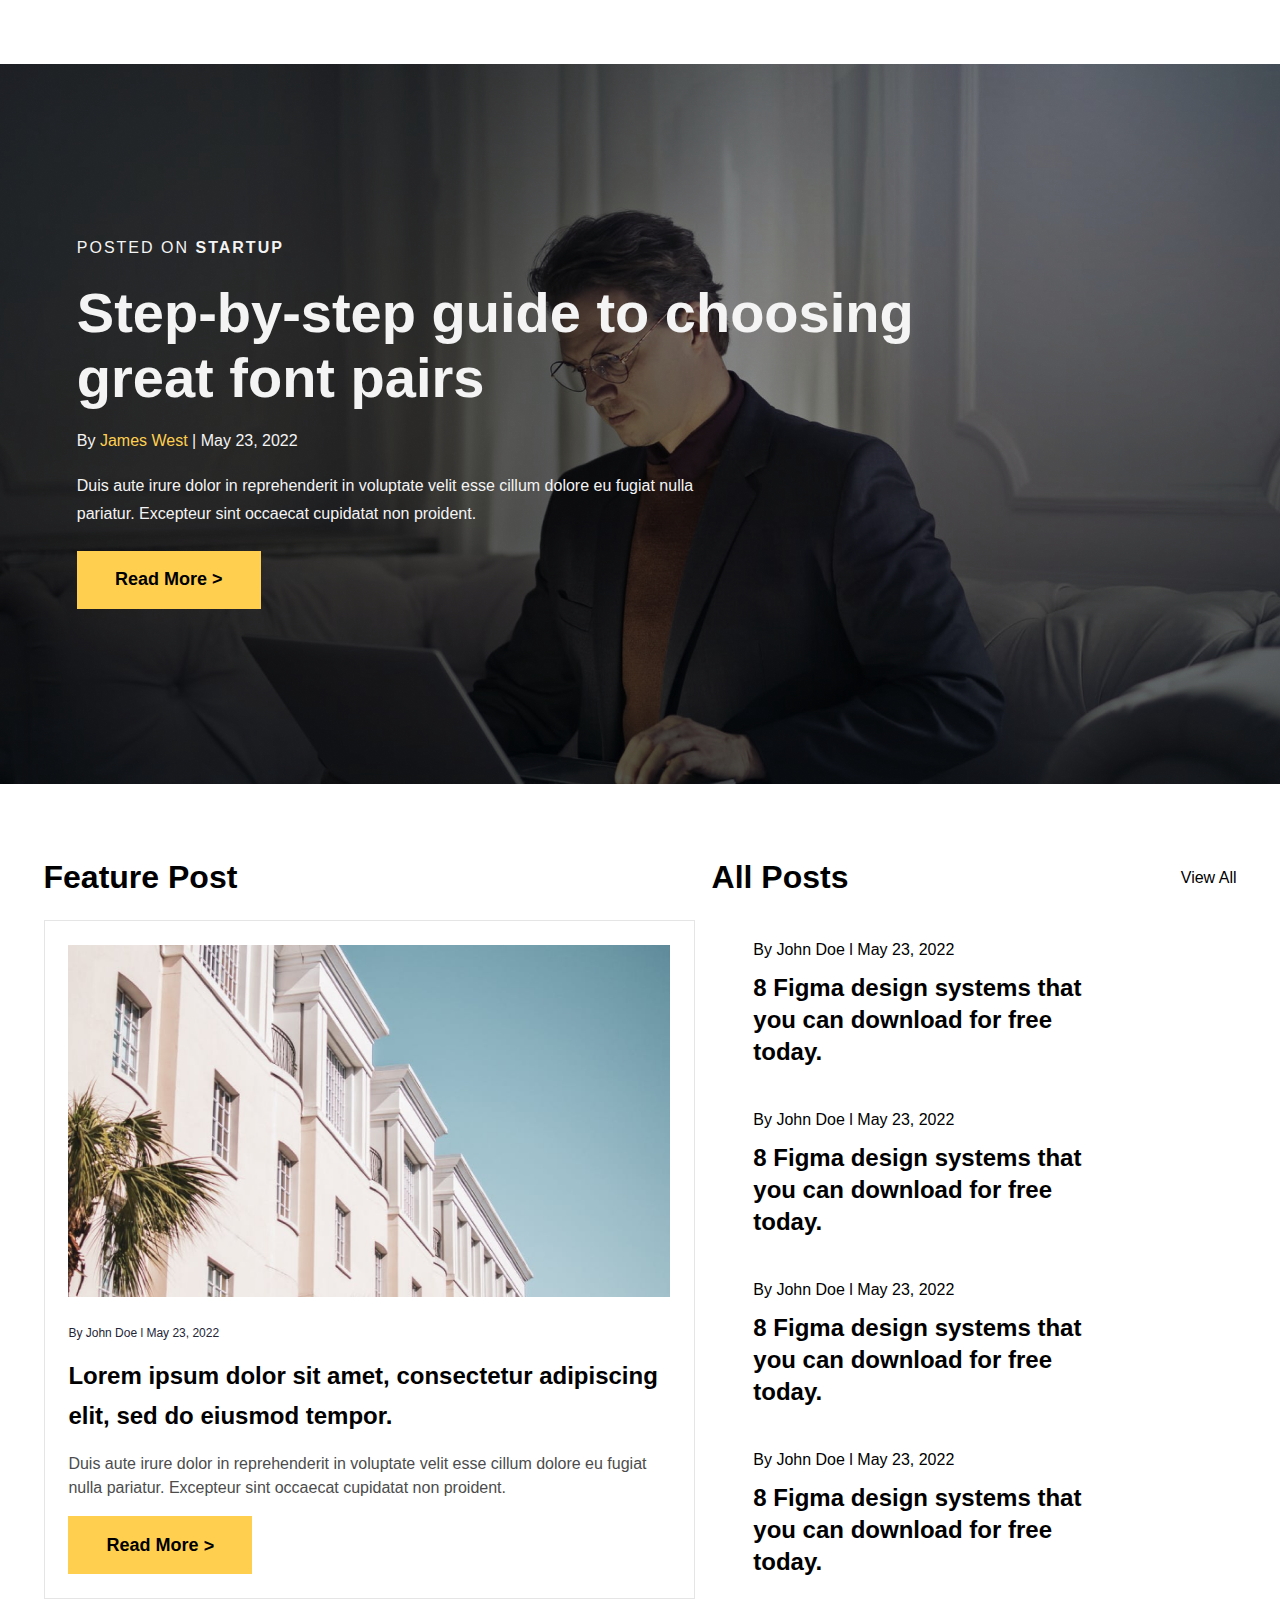
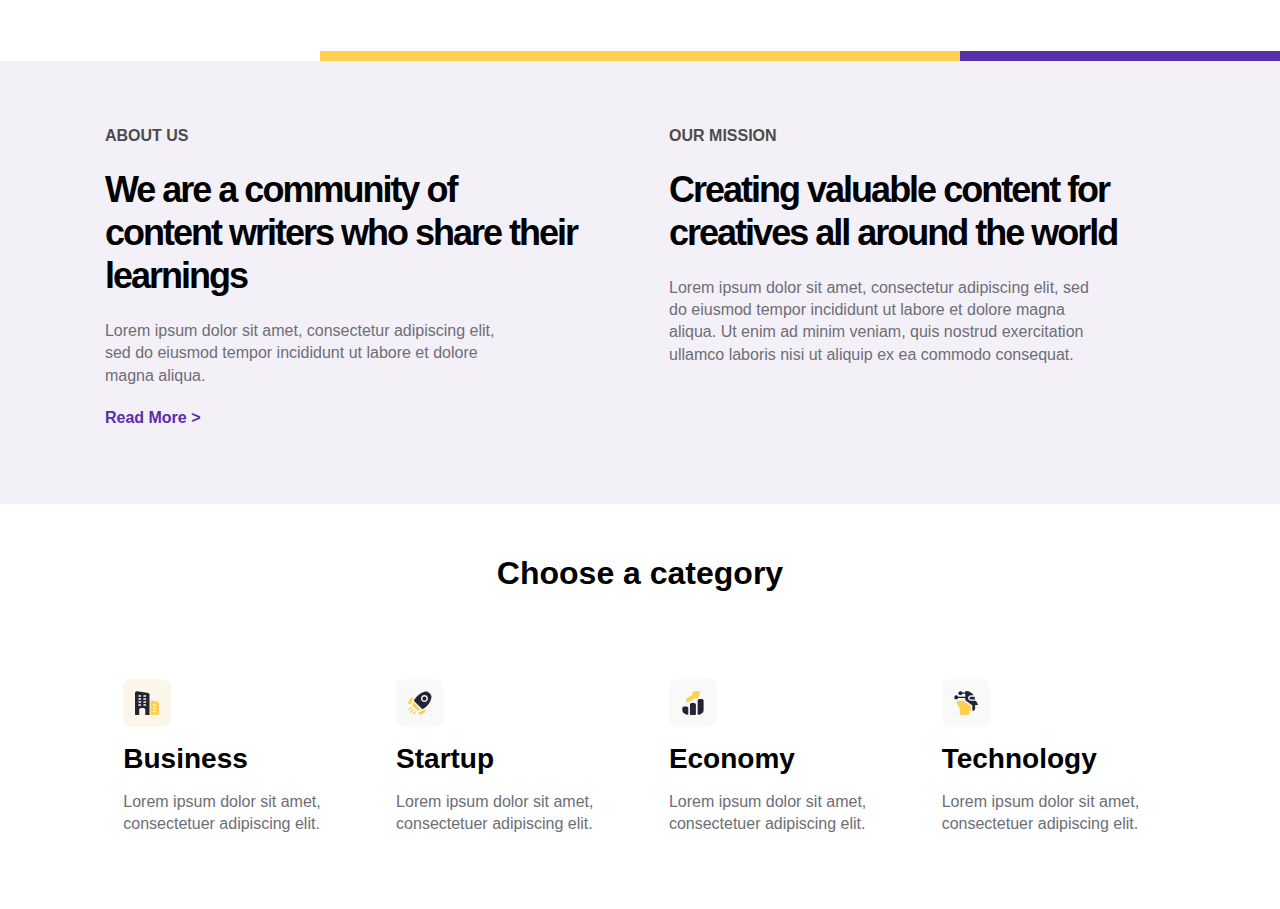
==== index.html @ 3bbc5d99 "First commit" ====
<!DOCTYPE html>
<html lang="en">
  <head>
    <meta charset="UTF-8" />
    <meta name="viewport" content="width=device-width, initial-scale=1.0" />

    <!-- Google font Sen -->
    <link rel="preconnect" href="https://fonts.googleapis.com" />
    <link rel="preconnect" href="https://fonts.gstatic.com" crossorigin />
    <lin
      khref="https://fonts.googleapis.com/css2?family=Sen:wght@400;500;600;700&display=swap"
      rel="stylesheet"
    />

    <link
      rel="stylesheet"
      href="https://cdnjs.cloudflare.com/ajax/libs/font-awesome/6.4.2/css/all.min.css"
      integrity="sha512-z3gLpd7yknf1YoNbCzqRKc4qyor8gaKU1qmn+CShxbuBusANI9QpRohGBreCFkKxLhei6S9CQXFEbbKuqLg0DA=="
      crossorigin="anonymous"
      referrerpolicy="no-referrer"
    />

    <!-- Styles -->
    <link rel="stylesheet" href="./CSS/main.css" />
    <link rel="stylesheet" href="./CSS/home/home.css" />
    <link rel="stylesheet" href="./CSS/home/homeRes.css" />

    <title>Finsweet</title>
  </head>
  <body>
    <header class="header flex-center">
      <div class="header-logo">
        <a href="#">
          <img src="./images/header/Logo.png" alt="Header logo" />
        </a>
      </div>
      <i class="fa-solid fa-bars header-menu-i"></i>
      <div class="header-links-button flex-center">
        <div class="header-links">
          <a href="#">Home</a>
          <a href="#">Blog</a>
          <a href="#">About Us</a>
          <a href="#">Contact Us</a>
        </div>
        <div class="header-button">
          <button class="header-btn main-btn">Subscibe</button>
        </div>
      </div>
    </header>

    <!-- Main start -->
    <main class="main flex-center" id="main">
      <div class="main-info flex-center f-d-c f-a-s">
        <p class="main-infoP1">Posted on <span>startup</span></p>
        <h1 class="main-infoH1">
          Step-by-step guide to choosing great font pairs
        </h1>
        <div class="main-author-data">
          By <span class="yellow">James West</span> | May 23, 2022
        </div>
        <p class="main-infoP2">
          Duis aute irure dolor in reprehenderit in voluptate velit esse cillum
          dolore eu fugiat nulla pariatur. Excepteur sint occaecat cupidatat non
          proident.
        </p>
        <button class="main-btn m-btn-yellow">Read More ></button>
      </div>
    </main>

    <!-- Feature section start -->
    <div class="feature">
      <div class="feature-info flex-center">
        <div class="feature-post-info">
          <h1>Feature Post</h1>
        </div>
        <div class="feature-all-posts-info flex-center">
          <h1>All Posts</h1>
          <span>View All</span>
        </div>
      </div>

      <div class="feature-container flex-center">
        <div class="feature-post-content flex-center">
          <div class="feature-post-img">
            <img
              src="./images/home/homeFeature/white-concrete-building-1838640.png"
              alt="Image"
            />
          </div>
          <div class="feature-post-info">
            <p class="post-info-p1">By John Doe l May 23, 2022</p>
            <h2 class="post-info-h2">
              Lorem ipsum dolor sit amet, consectetur adipiscing elit, sed do
              eiusmod tempor.
            </h2>
            <p class="post-info-p2">
              Duis aute irure dolor in reprehenderit in voluptate velit esse
              cillum dolore eu fugiat nulla pariatur. Excepteur sint occaecat
              cupidatat non proident.
            </p>
            <button class="main-btn m-btn-yellow">
              Read More <span>></span>
            </button>
          </div>
        </div>
        <div class="additional-info flex-center">
          <h1>All Posts</h1>
          <span>View All</span>
        </div>
        <div class="feature-all-posts flex-center">
          <div class="feature-all-posts-container flex-center">
            <div class="feature-post">
              <p>By John Doe l May 23, 2022</p>
              <h2>
                8 Figma design systems that you can download for free today.
              </h2>
            </div>
            <div class="feature-post">
              <p>By John Doe l May 23, 2022</p>
              <h2>
                8 Figma design systems that you can download for free today.
              </h2>
            </div>
            <div class="feature-post">
              <p>By John Doe l May 23, 2022</p>
              <h2>
                8 Figma design systems that you can download for free today.
              </h2>
            </div>
            <div class="feature-post">
              <p>By John Doe l May 23, 2022</p>
              <h2>
                8 Figma design systems that you can download for free today.
              </h2>
            </div>
          </div>
        </div>
      </div>
    </div>
    <!-- Feature section end -->

    <!-- About and Mission section start -->
    <div class="more-info flex-center">
      <div class="more-info-color-decorations flex-center">
        <div class="white"></div>
        <div class="yellow"></div>
        <div class="purple"></div>
      </div>
      <div class="about-us flex-center">
        <h4>ABOUT US</h4>
        <h1>We are a community of content writers who share their learnings</h1>
        <p>
          Lorem ipsum dolor sit amet, consectetur adipiscing elit, sed do
          eiusmod tempor incididunt ut labore et dolore magna aliqua.
        </p>
        <a href="#">Read More <span>></span></a>
      </div>
      <div class="our-mission flex-center">
        <h4>OUR MISSION</h4>
        <h1>Creating valuable content for creatives all around the world</h1>
        <p>
          Lorem ipsum dolor sit amet, consectetur adipiscing elit, sed do
          eiusmod tempor incididunt ut labore et dolore magna aliqua. Ut enim ad
          minim veniam, quis nostrud exercitation ullamco laboris nisi ut
          aliquip ex ea commodo consequat.
        </p>
      </div>
    </div>
    <!-- About and Mission section end -->

    <!-- categories section start -->
    <div class="categories">
      <div class="categories-info">
        <h1>Choose a category</h1>
      </div>
      <div class="categories-container flex-center">
        <div class="category">
          <div class="category-img category-img-main">
            <img src="./images/home/homeCategories/1.png" alt="image" />
          </div>
          <h4>Business</h4>
          <p>Lorem ipsum dolor sit amet, consectetuer adipiscing elit.</p>
        </div>
        <div class="category">
          <div class="category-img c-i-more">
            <img src="./images/home/homeCategories/2.svg" alt="image" />
          </div>
          <h4>Startup</h4>
          <p>Lorem ipsum dolor sit amet, consectetuer adipiscing elit.</p>
        </div>
        <div class="category">
          <div class="category-img c-i-more">
            <img src="./images/home/homeCategories/3.svg" alt="image" />
          </div>
          <h4>Economy</h4>
          <p>Lorem ipsum dolor sit amet, consectetuer adipiscing elit.</p>
        </div>
        <div class="category">
          <div class="category-img c-i-more">
            <img src="./images/home/homeCategories/4.svg" alt="image" />
          </div>
          <h4>Technology</h4>
          <p>Lorem ipsum dolor sit amet, consectetuer adipiscing elit.</p>
        </div>
      </div>
    </div>
    <!-- categories section end -->

    <!-- reason-of-starting section start-->
    <!-- <div class="starting">
        <div class="starting-img">
          <img src="./images/home/homeStart/img.png" alt="Image of the people">
        </div>
        <div class="starting-content">
          <h4>Why we started </h4>
          <h1>It started out as a simple idea and evolved into our passion</h1>
          <p>Lorem ipsum dolor sit amet, consectetur adipiscing elit, sed do eiusmod tempor incididunt ut labore et dolore magna aliqua. Ut enim ad minim veniam, quis nostrud exercitation ullamco laboris nisi ut aliquip.</p>
          <button class="main-btn m-btn-yellow">Discover our story <span>></span></button>
        </div>
      </div> -->
    <!-- reason-of-starting section end-->
  </body>
</html>
---- CSS/main.css ----
*{
    margin: 0;
    padding: 0;
    box-sizing: border-box;
    font-family: 'Sen', sans-serif;
}
body{
    max-width: 1440px;
    margin: 0 auto;
}
img,video{
    height: 100%;
    width: 100%;
}
.flex-center{
    display: flex;
    justify-content: center;
    align-items: center;
}
.f-d-c{
    flex-direction: column;
}
.f-a-s{
    align-items: start;
}
.main-btn{
    width: 184px;
    height: 58px;
    font-size: 1.125em;
    font-weight: 600;
    cursor: pointer;
    border: none;
}
.main-btn span{
    display: inline-block;
    transform: translateY(1.2px);
}
.m-btn-white{
    background-color: white;
}
.m-btn-yellow{
    background-color: var(--yellow);
    transition: 120ms;
}
.m-btn-yellow:hover{
    opacity: .86;
}
:root{
    --display:3.5em;

    --heading-1:3em;
    --heading-2:2.25em;
    --heading-3:1.75em;
    --heading-4:1.5em;
    --heading-5:1.25em;
    --heading-6:1em;
    --heading-7:.75em;

    --black-900:#232536;
    --black-800:#4C4C4C;
    --black-700:#6D6E76;
    
    --white-600:#F4F4F4;
    --white-500:#FBF6EA;

    --yellow:#FFD050;

    --purple-900:#592EA9;
    --purple-800:#F4F0F8;
}
/* Core styles end */
---- CSS/home/home.css ----
/* Header start */
.header{
    position: fixed;
    top: 0;right: 0;left: 0;
    padding: .6em 7.4%;
    justify-content: space-between;
    background-color: var(--black-900);
    display: none;
}
.header-menu-i{
    visibility:hidden;
}
.header-links-button{
    gap: 1.72em;
}
.header-links{
    display: flex;
    gap: 1.28em;
}
.header-links a{
    text-decoration: none;
    color: white;
}
/* Header end */

/* Main start */
.main{
    margin-top: 64px;
    height: 720px;
    background-image: url(../../images/home/homeMain/man-in-black-suit-wearing-eye-glasses-sitting-on-gray-sofa-using-macbook-3772622.png);
    color: var(--white-600);
}
.main-info{
    width: 100%;
    height: 100%;
    background-image: url(../../images/home/homeMain/Overlay.png);
    padding-left: 6%;
    gap: 1.4em;
    font-size: var(--heading-6);
}
.main-infoP1{
    letter-spacing: 2px;
    text-transform: uppercase;
}
.main-infoP1 span{
    font-weight: 700;
}
.main-infoH1{
    width: 72%;
    font-size: var(--display);
}
.main-author-data .yellow{
    color: var(--yellow);
}
.main-infoP2{
    width: 53.32%;
    line-height: 1.75em;
}
/* Main end */


/* Feature section start */
.feature{
    padding: 4% 3.4%;
}
.feature-info{
    justify-content: space-between;
    padding: 2% 0;
}

.feature-container{
    
}
.feature-post-content{
    width: 60%;    
    align-self: stretch;
    align-items: start;
    flex-direction: column;
    justify-content: space-between;
    gap: 1.4em;
    padding: 2%;
    border: 1px solid rgba(0, 0, 0, 0.1);
}
.feature-post-img{
    width: 100%;
    height: 56%;
}
.feature-post-info{
    display: grid;
    gap: 1em;
}
.post-info-p1{
    font-size: var(--heading-7);
    color: var(--black-900);
}
.post-info-h2{
    font-size: var(--heading-4);
    line-height: 40px;
}
.post-info-p2{
    font-size: var(--heading-6);
    color: var(--black-800);
    line-height: var(--heading-4);
}

.feature-all-posts{
    width: 50%;
    flex-direction: column;
    padding-left: 2.4%;
}
.feature-all-posts-container{
    width: 100%;
    height: 100%;
    flex-direction: column;
    justify-content: space-between;
    align-items: start;
}
.feature-post{
    width: 100%;
    display: grid;
    gap: .8em;
    padding: 4.2% 5.8%;
    cursor: pointer;
}
.feature-post:hover{
    background-color: var(--white-500);
}
.feature-post > h2{
    line-height: 32px;
    width: 330px;
    flex-shrink: 0;
}
.feature-all-posts-info{
    width: 44%;
    justify-content: space-between;
}
.additional-info{
    display: none;
    padding: 4% 2% 0%;
    justify-content: space-between;
}
/* Feature section end */

/* More-info section start */
.more-info{
    padding: 6%;
    align-items: start;
    background-color: var(--purple-800);
    gap: 8%;
    position: relative;
}
.more-info-color-decorations{
    position: absolute;
    top: 0;
    left: 0;
    right: 0;
    height: 10px;
}
.more-info-color-decorations *{height: 100%;}
.more-info-color-decorations .white{
    background-color: white;
    flex-grow: 2;
}
.more-info-color-decorations .yellow{
    background-color: var(--yellow);
    flex-grow: 4;
}
.more-info-color-decorations .purple{
    background-color: var(--purple-900);
    flex-grow: 2;
}

.about-us{
    flex-direction: column;
    align-items: start;
    justify-content: start;
    gap: 1.4em;
    /* width: 37.4%; */
    width: 474px;
}
.about-us h4,.our-mission h4{
    font-size: var(--heading-6);
    color: var(--black-800);
}
.about-us h1,.our-mission h1{
    font-size: var(--heading-2);
    line-height: 1.2em;
    letter-spacing: -2px;
}
.about-us p,.our-mission p{
    font-size: var(--heading-6);
    color: var(--black-700);
    line-height: 1.4em;
    font-weight: 400;
    width: 84%;
}
.about-us a{
    text-decoration: none;
    color: var(--purple-900);
    font-weight: 600;
}

.our-mission{
    height: 100%;
    /* width: 40%; */
    width: 506px;
    gap: 1.4em;
    flex-direction: column;
    align-items: start;
    justify-content: start;
}
/* More-info section end */

/* Categories section start */
.categories{
    padding: 4% 1.2%;
    display: grid;
    gap: 4em;
}
.categories-info{
    text-align: center;
}
.categories-container{
    gap: .8em;
}
.category{
    display: grid;
    gap: 1em;
    padding: 1.8%;
    transition: 120ms;
    border-radius: 12px;
    flex-basis: 260px;
}
.category:hover{
    background-color: var(--yellow);
}
.category:hover .c-i-more{
    background-color: white;
}
.category-img{
    width: 48px;
    height: 48px;
}
.category-img img{
    border-radius: 8px;

}
.c-i-more{
    padding: 12px;
    background-color: rgba(128, 128, 128, 0.05);
    border-radius: 8px;
}
.category h4{
    font-size: var(--heading-3);
}
.category p{
    line-height: 1.4em;
    color: var(--black-700);
}
/* Categories section end */
---- CSS/home/homeRes.css ----
@media (max-width:1000px) {
    .header{
        padding-inline: 3.4%;
        font-size: 14px;
    }
    .main-btn{
        width: 162px;
        height: 50.2px;
    }
    .main{
        font-size: 14.4px;
    }
    .feature{
        font-size: 14px;
        padding-inline: 2%;
    }
    .post-info-h2{
        line-height: 30px;
    }
    .feature-post{
        padding: 4%;
    }
    .feature-post > h2{
        width: 300px;
        line-height: 28px;
    }
    .more-info{
        font-size: 14px;
        padding: 7.02% 4.2%;
        gap: 8%;
    }
    .categories{
        font-size: 13.4px;
    }
    .categories-container{
        gap: 10px;
    }
    .category-img{
        transform: scale(.72);
    }
}
@media (max-width:828px) {
    .categories{
        font-size: 13.02px;
    }
    .categories-container{
        gap: .6em;
    }
    .category{
        gap: .7em;
        pad: 1%;
    }
}
@media (max-width:800px) {
    .categories{
        font-size: 14px;
    }
    .categories-container{
        display: grid;
        grid-template-columns: 2fr 2fr;
    }
    .category{
        border-radius: 6px;
        padding: 4%;
    }
}
@media (max-width:740px) {
    .header{
        padding: .4em 2%;
        font-size: 12.8px;
    }
    .header-logo img{
        width: 100px;
    }
    .main-btn{
        width: 140px;
        height: 40px;
    }
    .main{
        font-size: 13.2px;
        margin-top: 40px;
    }
    .main-infoH1{
        width: 84%;
    }
    .main-infoP2{
        width: 80%;
    }
    .feature{
        font-size: 12.8px;
    }
    .feature-post > h2{
        width: 280px;
    }
    .more-info{
        font-size: 12.8px;
    }
}
@media (max-width:700px) {
    .feature-container{
        flex-direction: column;
    }
    .feature-container > div{
        width: 100%;
    }
    .feature-post{
        padding-block: 1.4em;
        height: auto;
        text-align: center;
    }
    .feature-post > h2{
        width: initial;
    }
    .feature-all-posts-info{
        display: none;
    }
    .additional-info{
        display: flex;
    }
    .more-info{
        flex-direction: column;
        gap: 2em;
        padding-block: 12%;
    }
    .about-us p,.our-mission p{
        width: 100%;
    }
    .about-us h1,.our-mission h1{
        font-size: var(--heading-2);
    }
    .about-us{
        width: 100%;
        padding-bottom: 28px;
        border-bottom: 1px solid rgba(0, 0, 0, 0.2);
    }
    .our-mission{
        width: 100%;
    }
}
@media (max-width:600px) {
    .header-links-button{
        display: none;
    }
    .header-menu-i{
        visibility: visible;
        color: white;
    }
    .main{
        font-size: 12px;
        margin-top: 34px;
    }
    .main-info{
        align-items: center;
        text-align: center;
        padding: 0 2%;
    }
    .main-info *{
        width: initial;
    }
    .main-info button{
        width: 140px;
    }
    .more-info{
        font-size: 12px;
    }
    .about-us h1,.our-mission h1{
        letter-spacing: 0px
    }
}
@media (max-width:400px) {
    .main{
        font-size: 10.8px;
    }
    .main-infoH1{
        font-size: var(--heading-1);
    }
    .main-info button{
        width: 120px;
        height: 38px;
    }
    .feature{
        font-size: 11.2px;
    }
    .post-info-h2{
        line-height: initial;
    }
    .more-info{
        font-size: 11.6px;
    }
    .categories-container{
        grid-template-columns: 1fr;
    }
}
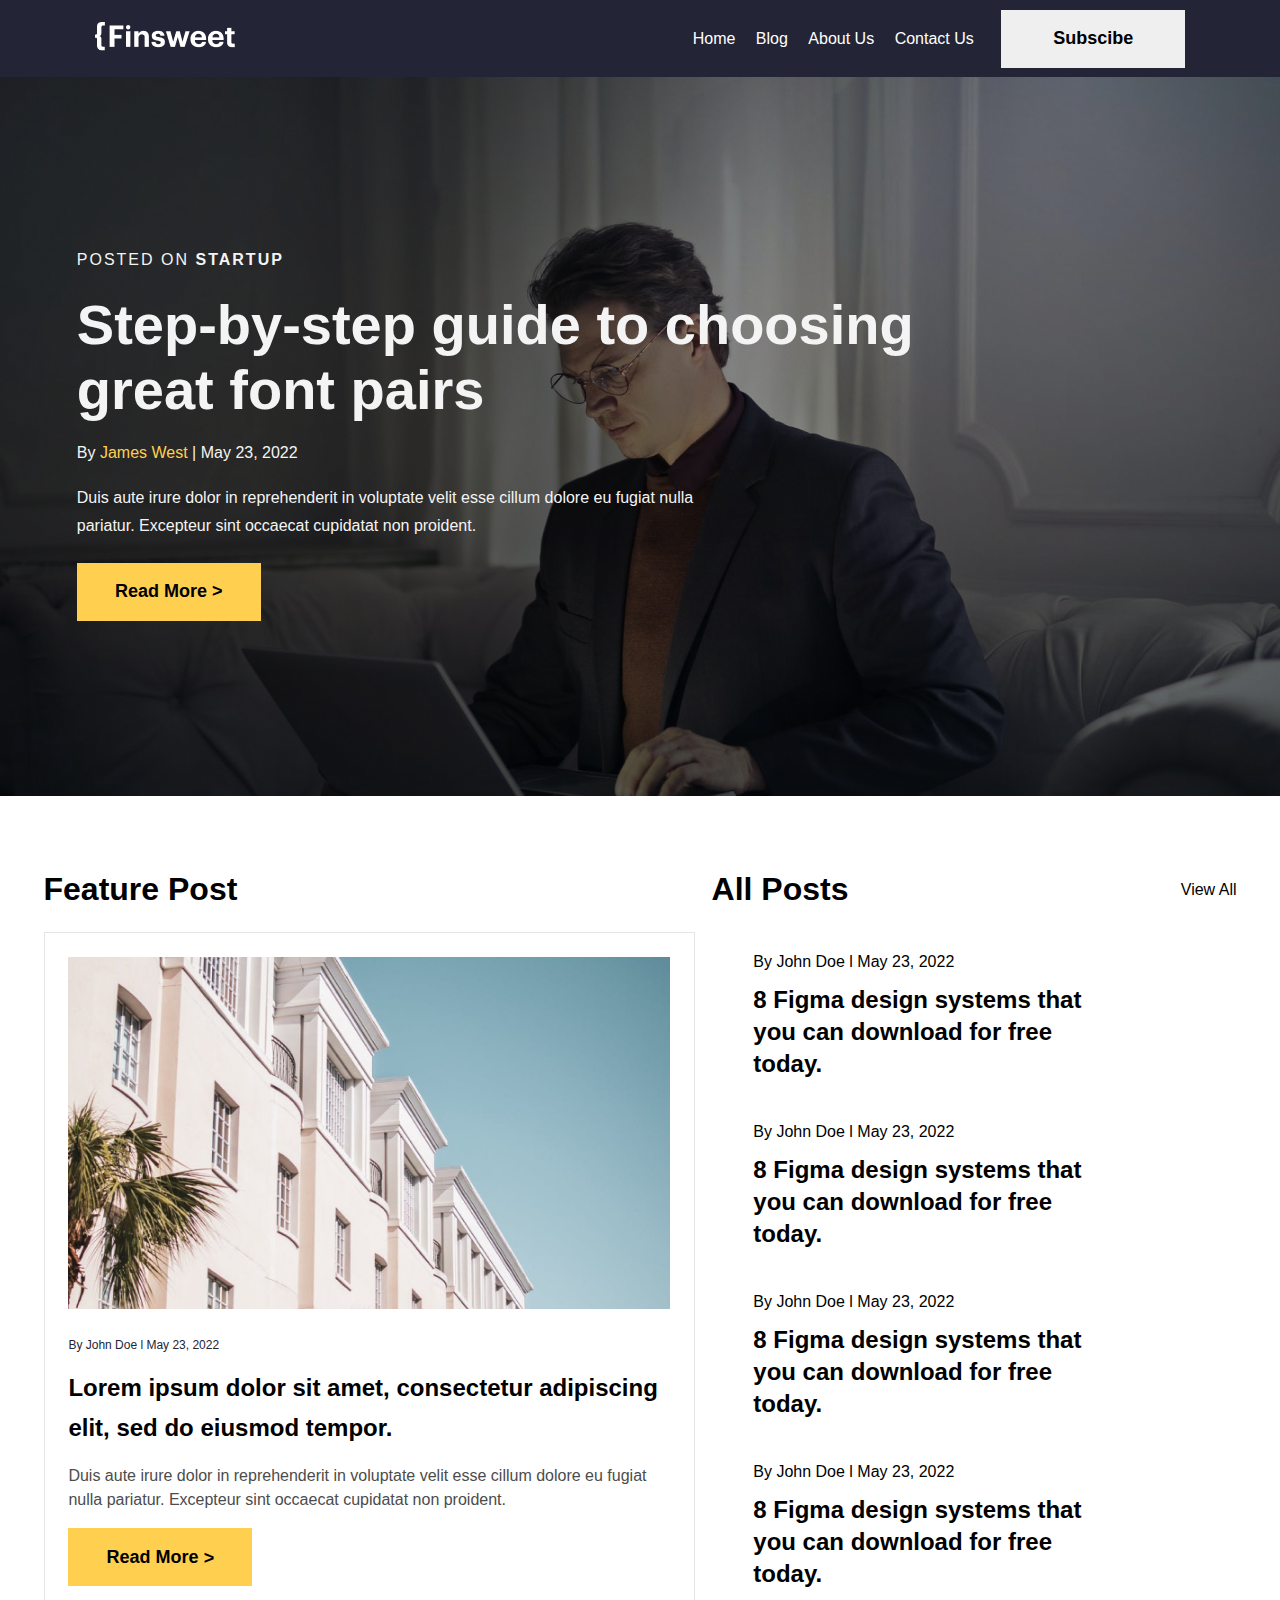
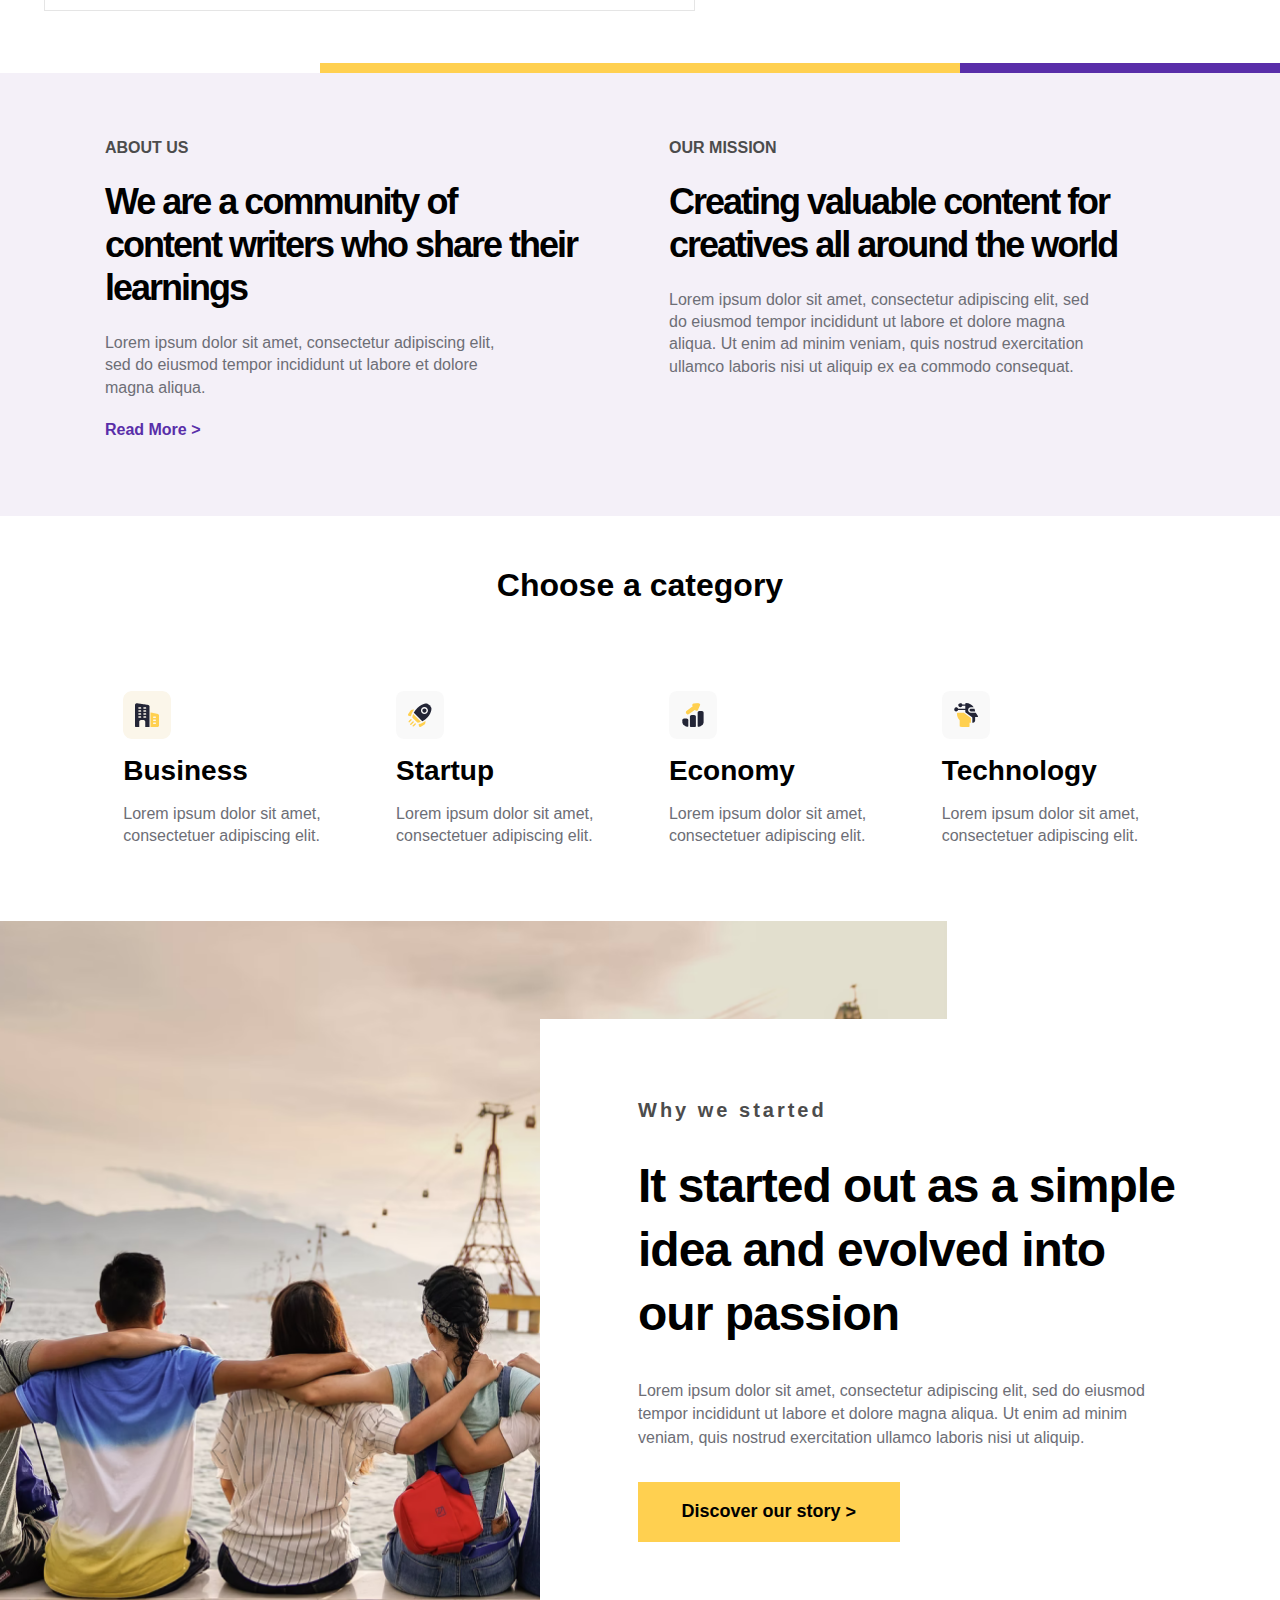
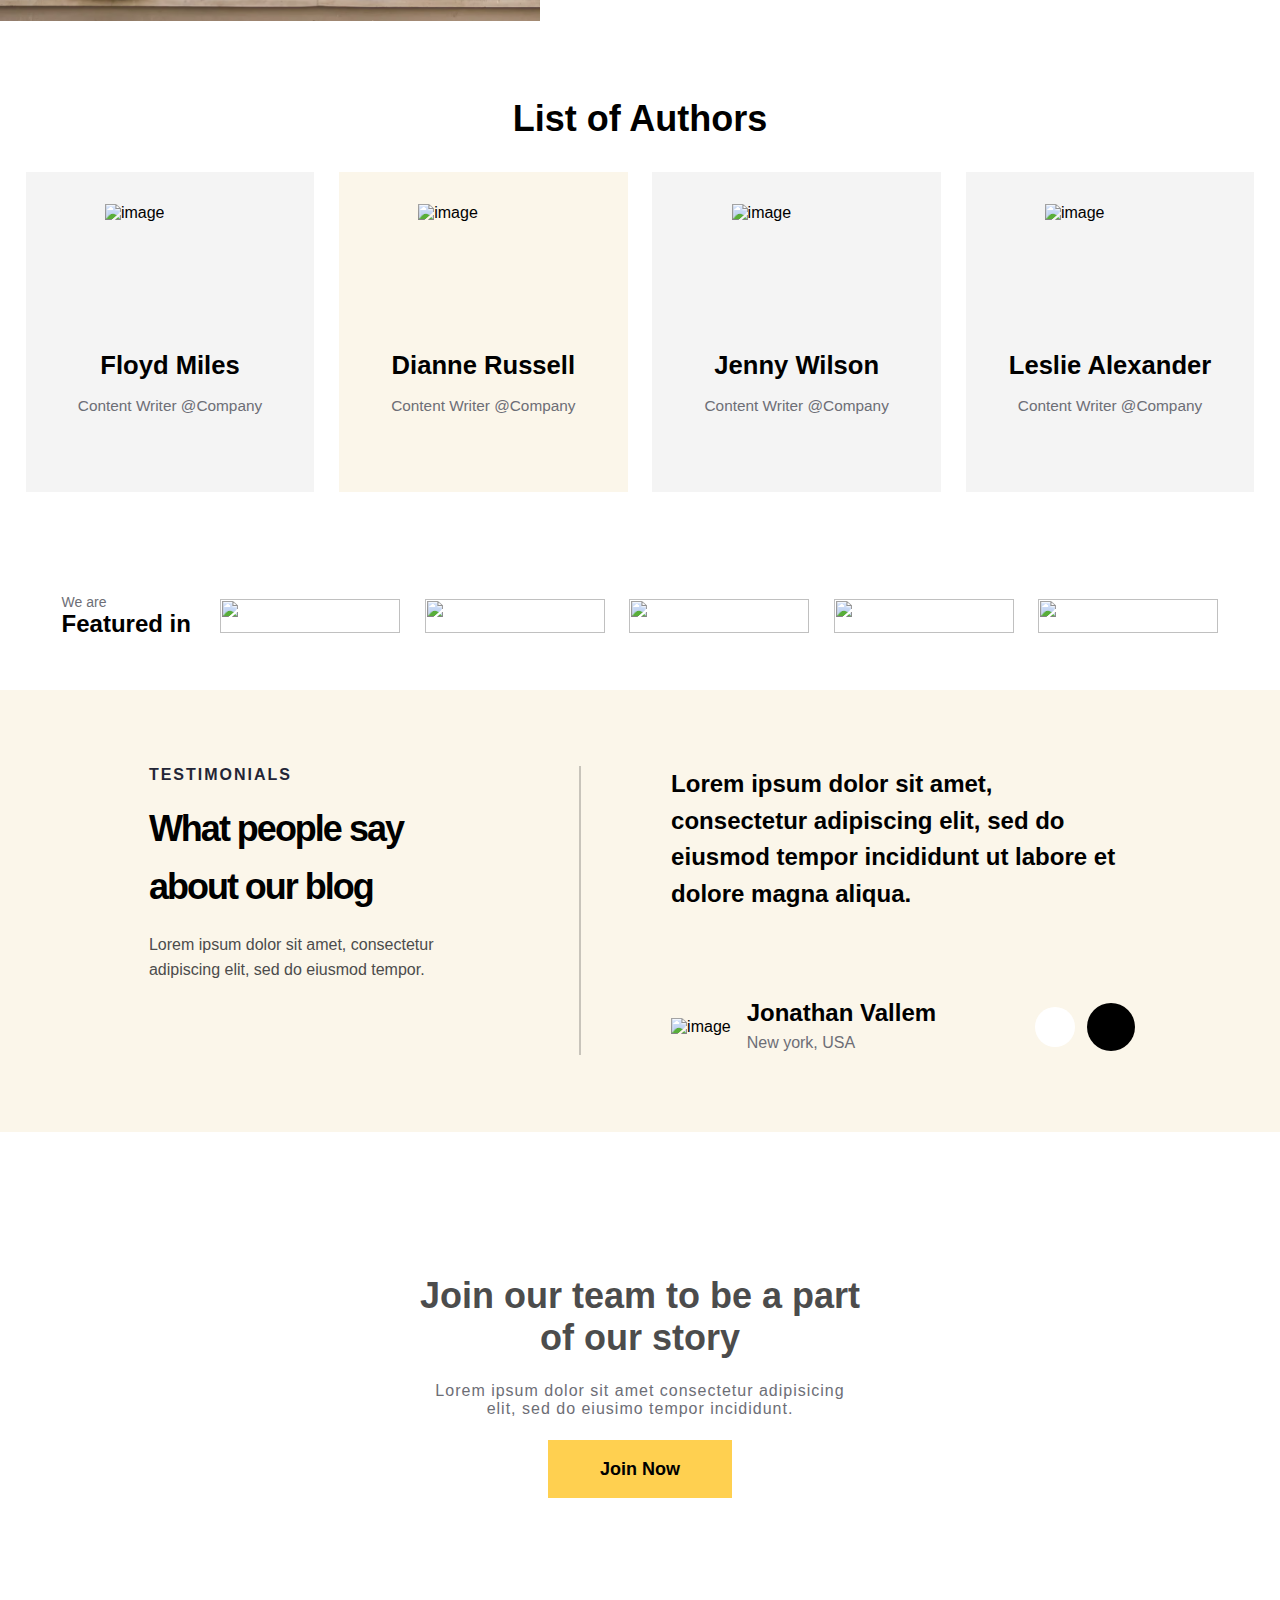
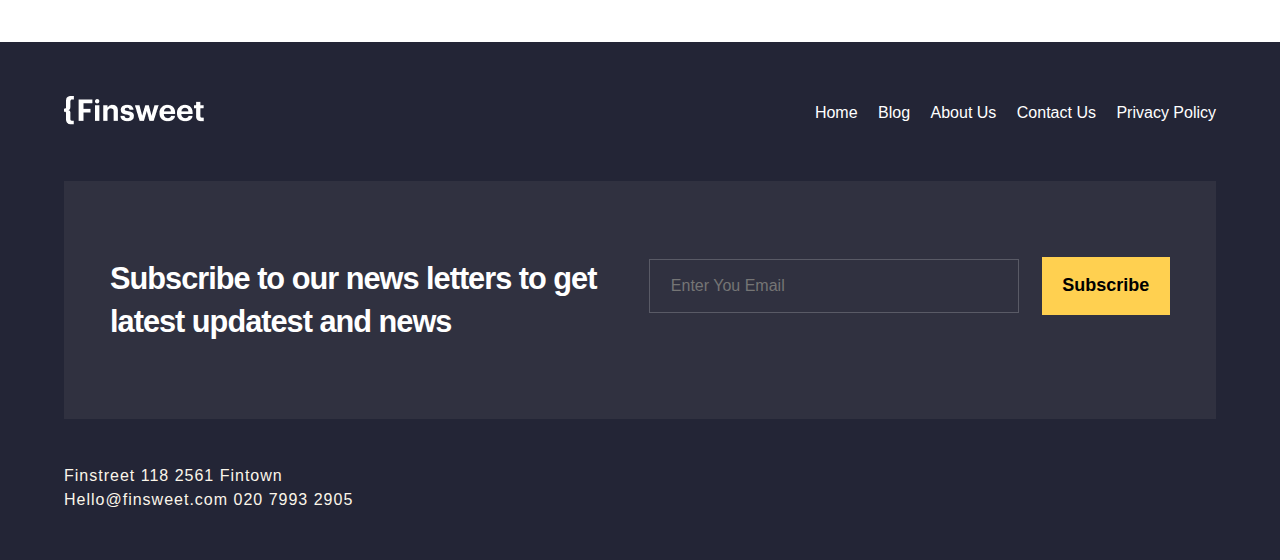
==== commit 3bda9277: "hello" ====
--- a/index.html
+++ b/index.html
@@ -38,8 +38,8 @@
       <div class="header-links-button flex-center">
         <div class="header-links">
           <a href="#">Home</a>
-          <a href="#">Blog</a>
-          <a href="#">About Us</a>
+          <a href="./Index/blog.html">Blog</a>
+          <a href="./Index/about.html">About Us</a>
           <a href="#">Contact Us</a>
         </div>
         <div class="header-button">
@@ -195,7 +195,7 @@
           <h4>Economy</h4>
           <p>Lorem ipsum dolor sit amet, consectetuer adipiscing elit.</p>
         </div>
-        <div class="category">
+        <div class="category"">
           <div class="category-img c-i-more">
             <img src="./images/home/homeCategories/4.svg" alt="image" />
           </div>
@@ -207,17 +207,191 @@
     <!-- categories section end -->
 
     <!-- reason-of-starting section start-->
-    <!-- <div class="starting">
-        <div class="starting-img">
-          <img src="./images/home/homeStart/img.png" alt="Image of the people">
-        </div>
-        <div class="starting-content">
-          <h4>Why we started </h4>
-          <h1>It started out as a simple idea and evolved into our passion</h1>
-          <p>Lorem ipsum dolor sit amet, consectetur adipiscing elit, sed do eiusmod tempor incididunt ut labore et dolore magna aliqua. Ut enim ad minim veniam, quis nostrud exercitation ullamco laboris nisi ut aliquip.</p>
-          <button class="main-btn m-btn-yellow">Discover our story <span>></span></button>
-        </div>
-      </div> -->
+    <div class="starting">
+      <div class="starting-img">
+        <img src="./images/home/homeStart/img.png" alt="Image of the people" />
+      </div>
+      <div class="starting-content flex-center f-d-c f-a-s">
+        <h4>Why we started</h4>
+        <h1>It started out as a simple idea and evolved into our passion</h1>
+        <p>
+          Lorem ipsum dolor sit amet, consectetur adipiscing elit, sed do
+          eiusmod tempor incididunt ut labore et dolore magna aliqua. Ut enim ad
+          minim veniam, quis nostrud exercitation ullamco laboris nisi ut
+          aliquip.
+        </p>
+        <button class="main-btn m-btn-yellow">
+          Discover our story <span>></span>
+        </button>
+      </div>
+    </div>
     <!-- reason-of-starting section end-->
+
+    <!-- Authors section start -->
+    <div class="authors">
+      <div class="authors-info">
+        <h1>List of Authors</h1>
+      </div>
+      <div class="authors-container">
+        <div class="author flex-center">
+          <div class="author-img">
+            <img src="./images/home/homeAuthor/1.png" alt="image" />
+          </div>
+          <h2>Floyd Miles</h2>
+          <p>Content Writer @Company</p>
+          <div class="author-social">
+            <i class="fa-brands fa-facebook"></i>
+            <i class="fa-brands fa-twitter"></i>
+            <i class="fa-brands fa-instagram"></i>
+            <i class="fa-brands fa-linkedin"></i>
+          </div>
+        </div>
+        <div class="author flex-center">
+          <div class="author-img">
+            <img src="./images/home/homeAuthor/2.png" alt="image" />
+          </div>
+          <h2>Dianne Russell</h2>
+          <p>Content Writer @Company</p>
+          <div class="author-social">
+            <i class="fa-brands fa-facebook"></i>
+            <i class="fa-brands fa-twitter"></i>
+            <i class="fa-brands fa-instagram"></i>
+            <i class="fa-brands fa-linkedin"></i>
+          </div>
+        </div>
+        <div class="author flex-center">
+          <div class="author-img">
+            <img src="./images/home/homeAuthor/3.png" alt="image" />
+          </div>
+          <h2>Jenny Wilson</h2>
+          <p>Content Writer @Company</p>
+          <div class="author-social">
+            <i class="fa-brands fa-facebook"></i>
+            <i class="fa-brands fa-twitter"></i>
+            <i class="fa-brands fa-instagram"></i>
+            <i class="fa-brands fa-linkedin"></i>
+          </div>
+        </div>
+        <div class="author flex-center">
+          <div class="author-img">
+            <img src="./images/home/homeAuthor/4.png" alt="image" />
+          </div>
+          <h2>Leslie Alexander</h2>
+          <p>Content Writer @Company</p>
+          <div class="author-social">
+            <i class="fa-brands fa-facebook"></i>
+            <i class="fa-brands fa-twitter"></i>
+            <i class="fa-brands fa-instagram"></i>
+            <i class="fa-brands fa-linkedin"></i>
+          </div>
+        </div>
+      </div>
+    </div>
+    <!-- Authors section end -->
+
+    <!-- Supporters section start -->
+    <div class="supporters flex-center">
+      <div class="supporters-info">
+        <p>We are</p>
+        <h3>Featured in</h3>
+      </div>
+      <img src="./images/home/homeSupporters/Logo 1.png" alt="" />
+      <img src="./images/home/homeSupporters/Logo 2.png" alt="" />
+      <img src="./images/home/homeSupporters/Logo 3.png" alt="" />
+      <img src="./images/home/homeSupporters/Logo 4.png" alt="" />
+      <img src="./images/home/homeSupporters/Logo 5.png" alt="" />
+    </div>
+    <!-- Supporters section end -->
+
+    <!-- testimonials section start -->
+    <div class="testimonials flex-center">
+      <div class="testimonials-info">
+        <p>TESTIMONIALS</p>
+        <h2>What people say about our blog</h2>
+        <p>
+          Lorem ipsum dolor sit amet, consectetur adipiscing elit, sed do
+          eiusmod tempor.
+        </p>
+      </div>
+      <div class="testimonials-divider-line"></div>
+      <div class="testimonials-description flex-center">
+        <p>
+          Lorem ipsum dolor sit amet, consectetur adipiscing elit, sed do
+          eiusmod tempor incididunt ut labore et dolore magna aliqua.
+        </p>
+        <div class="testimonial flex-center">
+          <div class="about-testimonial flex-center">
+            <div class="about-testimonial-image">
+              <img
+                src="./images/home/homeTestimonials/Profile picture.png"
+                alt="image"
+              />
+            </div>
+            <div class="testimonial-info">
+              <h2>Jonathan Vallem</h2>
+              <p>New york, USA</p>
+            </div>
+          </div>
+          <div class="testimonial-switchBtns flex-center">
+            <div class="t-switch-left flex-center">
+              <i class="fa-solid fa-chevron-left fa-sm"></i>
+            </div>
+            <div class="t-switch-right flex-center">
+              <i class="fa-solid fa-chevron-right fa-sm"></i>
+            </div>
+          </div>
+        </div>
+      </div>
+    </div>
+    <!-- testimonials section end -->
+
+    <!-- Join section start -->
+    <div class="join flex-center">
+      <h1>Join our team to be a part of our story</h1>
+      <p>
+        Lorem ipsum dolor sit amet consectetur adipisicing elit, sed do eiusimo
+        tempor incididunt.
+      </p>
+      <button class="main-btn m-btn-yellow">Join Now</button>
+    </div>
+    <!-- Join section end -->
+
+    <footer class="flex-center">
+      <div class="footer-header flex-center">
+        <div class="header-logo">
+          <a href="#">
+            <img src="./images/header/Logo.png" alt="Header logo" />
+          </a>
+        </div>
+        <div class="header-links">
+          <a href="#">Home</a>
+          <a href="#">Blog</a>
+          <a href="#">About Us</a>
+          <a href="#">Contact Us</a>
+          <a href="#">Privacy Policy</a>
+        </div>
+      </div>
+      <form class="footer-form flex-center">
+        <label for="Subscibe">
+          Subscribe to our news letters to get latest updatest and news
+        </label>
+        <div class="footer-content flex-center">
+          <input type="email" id="Subscibe" placeholder="Enter You Email" />
+          <button class="main-btn m-btn-yellow">Subscribe</button>
+        </div>
+      </form>
+      <div class="footer-links flex-center f-a-s">
+        <div class="footer-links-info">
+          <p>Finstreet 118 2561 Fintown</p>
+          <p>Hello@finsweet.com 020 7993 2905</p>
+        </div>
+        <div class="footer-links-icons">
+          <i class="fa-brands fa-facebook"></i>
+          <i class="fa-brands fa-twitter"></i>
+          <i class="fa-brands fa-instagram"></i>
+          <i class="fa-brands fa-linkedin"></i>
+        </div>
+      </div>
+    </footer>
   </body>
 </html>
--- a/CSS/main.css
+++ b/CSS/main.css
@@ -1,71 +1,394 @@
-*{
-    margin: 0;
-    padding: 0;
-    box-sizing: border-box;
-    font-family: 'Sen', sans-serif;
-}
-body{
-    max-width: 1440px;
-    margin: 0 auto;
-}
-img,video{
-    height: 100%;
+* {
+  margin: 0;
+  padding: 0;
+  box-sizing: border-box;
+  font-family: "Sen", sans-serif;
+}
+body {
+  max-width: 1440px;
+  padding-top: 76px;
+  margin: 0 auto;
+}
+img,
+video {
+  height: 100%;
+  width: 100%;
+}
+.flex-center {
+  display: flex;
+  justify-content: center;
+  align-items: center;
+}
+.f-d-c {
+  flex-direction: column;
+}
+.f-a-s {
+  align-items: start;
+}
+.main-btn {
+  width: 184px;
+  height: 58px;
+  font-size: 1.125em;
+  font-weight: 600;
+  cursor: pointer;
+  border: none;
+}
+.main-btn span {
+  display: inline-block;
+  transform: translateY(1.2px);
+}
+.m-btn-white {
+  background-color: white;
+}
+.m-btn-yellow {
+  background-color: var(--yellow);
+  transition: 120ms;
+}
+.m-btn-yellow:hover {
+  opacity: 0.86;
+}
+:root {
+  --display: 3.5em;
+
+  --heading-1: 3em;
+  --heading-2: 2.25em;
+  --heading-3: 1.75em;
+  --heading-4: 1.5em;
+  --heading-5: 1.25em;
+  --heading-6: 1em;
+  --heading-7: 0.75em;
+
+  --black-900: #232536;
+  --black-800: #4c4c4c;
+  --black-700: #6d6e76;
+
+  --white-600: #f4f4f4;
+  --white-500: #fbf6ea;
+
+  --yellow: #ffd050;
+
+  --purple-900: #592ea9;
+  --purple-800: #f4f0f8;
+}
+/* Core styles end */
+
+/* Header start */
+.header {
+  position: fixed;
+  top: 0;
+  right: 0;
+  left: 0;
+  padding: 0.6em 7.4%;
+  justify-content: space-between;
+  background-color: var(--black-900);
+  z-index: 10;
+}
+.header-menu-i {
+  visibility: hidden;
+}
+.header-links-button {
+  gap: 1.72em;
+}
+.header-links {
+  display: flex;
+  gap: 1.28em;
+}
+.header-links a {
+  text-decoration: none;
+  color: white;
+}
+/* Header end */
+
+/* Categories section start */
+.categories {
+  padding: 4% 1.2%;
+  display: grid;
+  gap: 4em;
+}
+.categories-info {
+  text-align: center;
+}
+.categories-container {
+  gap: 0.8em;
+}
+.category {
+  display: grid;
+  gap: 1em;
+  padding: 1.8%;
+  transition: 120ms;
+  border-radius: 12px;
+  flex-basis: 260px;
+}
+.category:hover {
+  background-color: var(--yellow);
+}
+.category:hover .c-i-more {
+  background-color: white;
+}
+.category-img {
+  width: 48px;
+  height: 48px;
+}
+.category-img img {
+  border-radius: 8px;
+}
+.c-i-more {
+  padding: 12px;
+  background-color: rgba(128, 128, 128, 0.05);
+  border-radius: 8px;
+}
+.category h4 {
+  font-size: var(--heading-3);
+}
+.category p {
+  line-height: 1.4em;
+  color: var(--black-700);
+}
+/* Categories section end */
+
+/* join section start */
+.join {
+  padding: 11.2% 6%;
+  text-align: center;
+  flex-direction: column;
+  gap: 1.4em;
+}
+.join h1 {
+  font-size: var(--heading-2);
+  width: 460px;
+  color: var(--black-800);
+}
+.join p {
+  width: 440px;
+  font-size: var(--heading-6);
+  letter-spacing: 1px;
+  color: var(--black-700);
+}
+/* join section end */
+
+/* footer section start */
+footer {
+  background-color: var(--black-900);
+  padding: 4% 5%;
+  flex-direction: column;
+  gap: 3em;
+}
+.footer-header {
+  height: 40px;
+  width: 100%;
+  justify-content: space-between;
+}
+.footer-form {
+  width: 100%;
+  padding: 6.6% 4%;
+  background-color: rgba(128, 128, 128, 0.14);
+  color: white;
+  justify-content: space-between;
+}
+.footer-form {
+  align-items: start;
+  gap: 18px;
+}
+.footer-content {
+  gap: 1.4em;
+  width: 50%;
+}
+.footer-form label {
+  width: 50%;
+  font-size: 2.4vw;
+  line-height: 1.4em;
+  font-weight: 600;
+  letter-spacing: -1px;
+}
+@media (min-width: 1440px) {
+  .footer-form label {
+    font-size: var(--heading-2);
+  }
+}
+.footer-form input {
+  width: 100%;
+  height: 54px;
+  background-color: transparent;
+  border: 1px solid rgba(255, 255, 255, 0.2);
+  color: white;
+  padding-left: 4%;
+  font-size: var(--heading-6);
+}
+.footer-form input:focus {
+  outline: none;
+  border: 1px solid rgba(255, 255, 255, 0.4);
+}
+
+.footer-links {
+  width: 100%;
+  justify-content: space-between;
+  color: var(--white-500);
+  letter-spacing: 1px;
+}
+.footer-links-info {
+  display: grid;
+  gap: 0.4em;
+}
+.footer-links-icons {
+  display: flex;
+  gap: 1.4em;
+  font-size: 1.12em;
+  color: var(--black-700);
+}
+/* footer section end */
+
+@media (max-width: 1000px) {
+  body {
+    padding-top: 66px;
+  }
+  .header {
+    padding-inline: 3.4%;
+    font-size: 14px;
+  }
+  .main-btn {
+    width: 162px;
+    height: 50.2px;
+  }
+  .categories {
+    font-size: 13.4px;
+  }
+  .categories-container {
+    gap: 10px;
+  }
+  .category-img {
+    transform: scale(0.72);
+  }
+  footer {
+    font-size: 14px;
+  }
+  .footer-form input {
+    height: 46px;
+  }
+}
+@media (max-width: 828px) {
+  .categories {
+    font-size: 13.02px;
+  }
+  .categories-container {
+    gap: 0.6em;
+  }
+  .category {
+    gap: 0.7em;
+    pad: 1%;
+  }
+  footer {
+    font-size: 13px;
+    gap: 3.2em;
+    padding: 20px 4%;
+  }
+}
+@media (max-width: 740px) {
+  body {
+    padding-top: 50px;
+  }
+  .header {
+    padding: 0.4em 2%;
+    font-size: 12.8px;
+  }
+  .header-logo img {
+    width: 100px;
+  }
+  .main-btn {
+    width: 140px;
+    height: 40px;
+  }
+  .categories {
+    font-size: 14px;
+  }
+  .categories-container {
+    display: grid;
+    grid-template-columns: 2fr 2fr;
+  }
+  .category {
+    border-radius: 6px;
+    padding: 4%;
+  }
+  .footer-form input {
+    height: 40px;
+  }
+  .join {
+    font-size: 14px;
+  }
+}
+@media (max-width: 700px) {
+  .footer-form {
+    flex-direction: column;
+    text-align: center;
+  }
+  .footer-content {
     width: 100%;
-}
-.flex-center{
-    display: flex;
+  }
+  .footer-form label {
+    width: 100%;
+    letter-spacing: initial;
+    font-size: var(--heading-3);
+  }
+}
+@media (max-width: 600px) {
+  body {
+    padding-top: 32px;
+  }
+  .header-links-button {
+    display: none;
+  }
+  .header-menu-i {
+    visibility: visible;
+    color: white;
+  }
+  footer {
+    font-size: 12px;
+  }
+  .footer-header {
+    flex-direction: column;
+    gap: 1.4em;
+  }
+  .footer-form label {
+    font-size: var(--heading-3);
+  }
+  .footer-form {
+    gap: 2.4em;
+  }
+  .join > *:not(.main-btn) {
+    width: 100%;
+  }
+}
+@media (max-width: 400px) {
+  .categories-container {
+    grid-template-columns: 1fr;
+  }
+  .footer-content {
+    flex-direction: column;
+  }
+  .footer-content button {
+    width: 100%;
+  }
+  .footer-links {
+    flex-direction: column-reverse;
+    align-items: center;
+    text-align: center;
+    gap: 1.2em;
+  }
+  .footer-form label {
+    font-size: var(--heading-4);
+  }
+  .footer-header {
+    height: auto;
+    text-align: center;
+  }
+  footer .header-links {
+    flex-wrap: wrap;
     justify-content: center;
-    align-items: center;
-}
-.f-d-c{
-    flex-direction: column;
-}
-.f-a-s{
-    align-items: start;
-}
-.main-btn{
-    width: 184px;
-    height: 58px;
-    font-size: 1.125em;
-    font-weight: 600;
-    cursor: pointer;
-    border: none;
-}
-.main-btn span{
-    display: inline-block;
-    transform: translateY(1.2px);
-}
-.m-btn-white{
-    background-color: white;
-}
-.m-btn-yellow{
-    background-color: var(--yellow);
-    transition: 120ms;
-}
-.m-btn-yellow:hover{
-    opacity: .86;
-}
-:root{
-    --display:3.5em;
-
-    --heading-1:3em;
-    --heading-2:2.25em;
-    --heading-3:1.75em;
-    --heading-4:1.5em;
-    --heading-5:1.25em;
-    --heading-6:1em;
-    --heading-7:.75em;
-
-    --black-900:#232536;
-    --black-800:#4C4C4C;
-    --black-700:#6D6E76;
-    
-    --white-600:#F4F4F4;
-    --white-500:#FBF6EA;
-
-    --yellow:#FFD050;
-
-    --purple-900:#592EA9;
-    --purple-800:#F4F0F8;
-}
-/* Core styles end */+  }
+  .join {
+    font-size: 12px;
+  }
+  .join > button.main-btn {
+    width: 120px;
+    height: 34px;
+  }
+}
--- a/CSS/home/home.css
+++ b/CSS/home/home.css
@@ -1,260 +1,392 @@
-/* Header start */
-.header{
-    position: fixed;
-    top: 0;right: 0;left: 0;
-    padding: .6em 7.4%;
-    justify-content: space-between;
-    background-color: var(--black-900);
-    display: none;
-}
-.header-menu-i{
-    visibility:hidden;
-}
-.header-links-button{
-    gap: 1.72em;
-}
-.header-links{
-    display: flex;
-    gap: 1.28em;
-}
-.header-links a{
-    text-decoration: none;
-    color: white;
-}
-/* Header end */
-
 /* Main start */
-.main{
-    margin-top: 64px;
-    height: 720px;
-    background-image: url(../../images/home/homeMain/man-in-black-suit-wearing-eye-glasses-sitting-on-gray-sofa-using-macbook-3772622.png);
-    color: var(--white-600);
-}
-.main-info{
-    width: 100%;
-    height: 100%;
-    background-image: url(../../images/home/homeMain/Overlay.png);
-    padding-left: 6%;
-    gap: 1.4em;
+.main {
+  height: 720px;
+  background-image: url(../../images/home/homeMain/man-in-black-suit-wearing-eye-glasses-sitting-on-gray-sofa-using-macbook-3772622.png);
+  color: var(--white-600);
+}
+.main-info {
+  width: 100%;
+  height: 100%;
+  background-image: url(../../images/home/homeMain/Overlay.png);
+  padding-left: 6%;
+  gap: 1.4em;
+  font-size: var(--heading-6);
+}
+.main-infoP1 {
+  letter-spacing: 2px;
+  text-transform: uppercase;
+}
+.main-infoP1 span {
+  font-weight: 700;
+}
+.main-infoH1 {
+  width: 72%;
+  font-size: var(--display);
+}
+.main-author-data .yellow {
+  color: var(--yellow);
+}
+.main-infoP2 {
+  width: 53.32%;
+  line-height: 1.75em;
+}
+/* Main end */
+
+/* Feature section start */
+.feature {
+  padding: 4% 3.4%;
+}
+.feature-info {
+  justify-content: space-between;
+  padding: 2% 0;
+}
+
+.feature-container {
+}
+.feature-post-content {
+  width: 60%;
+  align-self: stretch;
+  align-items: start;
+  flex-direction: column;
+  justify-content: space-between;
+  gap: 1.4em;
+  padding: 2%;
+  border: 1px solid rgba(0, 0, 0, 0.1);
+}
+.feature-post-img {
+  width: 100%;
+  height: 56%;
+}
+.feature-post-info {
+  display: grid;
+  gap: 1em;
+}
+.post-info-p1 {
+  font-size: var(--heading-7);
+  color: var(--black-900);
+}
+.post-info-h2 {
+  font-size: var(--heading-4);
+  line-height: 40px;
+}
+.post-info-p2 {
+  font-size: var(--heading-6);
+  color: var(--black-800);
+  line-height: var(--heading-4);
+}
+
+.feature-all-posts {
+  width: 50%;
+  flex-direction: column;
+  padding-left: 2.4%;
+}
+.feature-all-posts-container {
+  width: 100%;
+  height: 100%;
+  flex-direction: column;
+  justify-content: space-between;
+  align-items: start;
+}
+.feature-post {
+  width: 100%;
+  display: grid;
+  gap: 0.8em;
+  padding: 4.2% 5.8%;
+  cursor: pointer;
+}
+.feature-post:hover {
+  background-color: var(--white-500);
+}
+.feature-post > h2 {
+  line-height: 32px;
+  width: 330px;
+  flex-shrink: 0;
+}
+.feature-all-posts-info {
+  width: 44%;
+  justify-content: space-between;
+}
+.additional-info {
+  display: none;
+  padding: 4% 2% 0%;
+  justify-content: space-between;
+}
+/* Feature section end */
+
+/* More-info section start */
+.more-info {
+  padding: 6%;
+  align-items: start;
+  background-color: var(--purple-800);
+  gap: 8%;
+  position: relative;
+}
+.more-info-color-decorations {
+  position: absolute;
+  top: 0;
+  left: 0;
+  right: 0;
+  height: 10px;
+}
+.more-info-color-decorations * {
+  height: 100%;
+}
+.more-info-color-decorations .white {
+  background-color: white;
+  flex-grow: 2;
+}
+.more-info-color-decorations .yellow {
+  background-color: var(--yellow);
+  flex-grow: 4;
+}
+.more-info-color-decorations .purple {
+  background-color: var(--purple-900);
+  flex-grow: 2;
+}
+
+.about-us {
+  flex-direction: column;
+  align-items: start;
+  justify-content: start;
+  gap: 1.4em;
+  /* width: 37.4%; */
+  width: 474px;
+}
+.about-us h4,
+.our-mission h4 {
+  font-size: var(--heading-6);
+  color: var(--black-800);
+}
+.about-us h1,
+.our-mission h1 {
+  font-size: var(--heading-2);
+  line-height: 1.2em;
+  letter-spacing: -2px;
+}
+.about-us p,
+.our-mission p {
+  font-size: var(--heading-6);
+  color: var(--black-700);
+  line-height: 1.4em;
+  font-weight: 400;
+  width: 84%;
+}
+.about-us a {
+  text-decoration: none;
+  color: var(--purple-900);
+  font-weight: 600;
+}
+
+.our-mission {
+  height: 100%;
+  /* width: 40%; */
+  width: 506px;
+  gap: 1.4em;
+  flex-direction: column;
+  align-items: start;
+  justify-content: start;
+}
+/* More-info section end */
+
+
+/* Starting section start */
+.starting {
+  height: 700px;
+  position: relative;
+}
+.starting-img {
+  position: absolute;
+  top: 0;
+  left: 0;
+  right: 26%;
+  bottom: 0;
+  min-width: 760px;
+}
+.starting-content {
+  position: absolute;
+  top: 14%;
+  right: 0;
+  bottom: 0;
+  background-color: #fff;
+
+  width: 740px;
+  padding: 98px;
+  gap: 2em;
+}
+.starting-content h4 {
+  font-size: var(--heading-5);
+  letter-spacing: 3px;
+  color: var(--black-800);
+}
+.starting-content h1 {
+  font-size: var(--heading-1);
+  line-height: 1.34em;
+  letter-spacing: -1px;
+  font-weight: 700;
+}
+.starting-content p {
+  color: var(--black-700);
+  line-height: 1.48em;
+}
+.starting-content > button {
+  width: initial;
+  padding: 0 8%;
+  height: 60px;
+  flex-shrink: 0;
+}
+/* Starting section end */
+
+/* Author section start */
+.authors {
+  padding: 6% 2%;
+  display: grid;
+  gap: 2em;
+}
+.authors-info {
+  text-align: center;
+}
+.authors-info h1 {
+  font-size: var(--heading-2);
+}
+.authors-container {
+  display: grid;
+  grid-template-columns: repeat(4, 4fr);
+  grid-template-rows: 320px;
+  gap: 2%;
+}
+.author {
+  flex-direction: column;
+  justify-content: space-between;
+  padding: 2em;
+  background-color: var(--white-600);
+}
+.author:nth-child(2) {
+  background-color: var(--white-500);
+}
+.author-img {
+  width: 130.2px;
+  height: 130.2px;
+}
+@media (min-width: 1440px) {
+  .author h2 {
+    font-size: var(--heading-3);
+  }
+  .author p {
     font-size: var(--heading-6);
-}
-.main-infoP1{
-    letter-spacing: 2px;
-    text-transform: uppercase;
-}
-.main-infoP1 span{
-    font-weight: 700;
-}
-.main-infoH1{
-    width: 72%;
-    font-size: var(--display);
-}
-.main-author-data .yellow{
-    color: var(--yellow);
-}
-.main-infoP2{
-    width: 53.32%;
-    line-height: 1.75em;
-}
-/* Main end */
-
-
-/* Feature section start */
-.feature{
-    padding: 4% 3.4%;
-}
-.feature-info{
-    justify-content: space-between;
-    padding: 2% 0;
-}
-
-.feature-container{
-    
-}
-.feature-post-content{
-    width: 60%;    
-    align-self: stretch;
-    align-items: start;
-    flex-direction: column;
-    justify-content: space-between;
-    gap: 1.4em;
-    padding: 2%;
-    border: 1px solid rgba(0, 0, 0, 0.1);
-}
-.feature-post-img{
-    width: 100%;
-    height: 56%;
-}
-.feature-post-info{
-    display: grid;
-    gap: 1em;
-}
-.post-info-p1{
-    font-size: var(--heading-7);
-    color: var(--black-900);
-}
-.post-info-h2{
-    font-size: var(--heading-4);
-    line-height: 40px;
-}
-.post-info-p2{
-    font-size: var(--heading-6);
-    color: var(--black-800);
-    line-height: var(--heading-4);
-}
-
-.feature-all-posts{
-    width: 50%;
-    flex-direction: column;
-    padding-left: 2.4%;
-}
-.feature-all-posts-container{
-    width: 100%;
-    height: 100%;
-    flex-direction: column;
-    justify-content: space-between;
-    align-items: start;
-}
-.feature-post{
-    width: 100%;
-    display: grid;
-    gap: .8em;
-    padding: 4.2% 5.8%;
-    cursor: pointer;
-}
-.feature-post:hover{
-    background-color: var(--white-500);
-}
-.feature-post > h2{
-    line-height: 32px;
-    width: 330px;
-    flex-shrink: 0;
-}
-.feature-all-posts-info{
-    width: 44%;
-    justify-content: space-between;
-}
-.additional-info{
-    display: none;
-    padding: 4% 2% 0%;
-    justify-content: space-between;
-}
-/* Feature section end */
-
-/* More-info section start */
-.more-info{
-    padding: 6%;
-    align-items: start;
-    background-color: var(--purple-800);
-    gap: 8%;
-    position: relative;
-}
-.more-info-color-decorations{
-    position: absolute;
-    top: 0;
-    left: 0;
-    right: 0;
-    height: 10px;
-}
-.more-info-color-decorations *{height: 100%;}
-.more-info-color-decorations .white{
-    background-color: white;
-    flex-grow: 2;
-}
-.more-info-color-decorations .yellow{
-    background-color: var(--yellow);
-    flex-grow: 4;
-}
-.more-info-color-decorations .purple{
-    background-color: var(--purple-900);
-    flex-grow: 2;
-}
-
-.about-us{
-    flex-direction: column;
-    align-items: start;
-    justify-content: start;
-    gap: 1.4em;
-    /* width: 37.4%; */
-    width: 474px;
-}
-.about-us h4,.our-mission h4{
-    font-size: var(--heading-6);
-    color: var(--black-800);
-}
-.about-us h1,.our-mission h1{
-    font-size: var(--heading-2);
-    line-height: 1.2em;
-    letter-spacing: -2px;
-}
-.about-us p,.our-mission p{
-    font-size: var(--heading-6);
-    color: var(--black-700);
-    line-height: 1.4em;
-    font-weight: 400;
-    width: 84%;
-}
-.about-us a{
-    text-decoration: none;
-    color: var(--purple-900);
-    font-weight: 600;
-}
-
-.our-mission{
-    height: 100%;
-    /* width: 40%; */
-    width: 506px;
-    gap: 1.4em;
-    flex-direction: column;
-    align-items: start;
-    justify-content: start;
-}
-/* More-info section end */
-
-/* Categories section start */
-.categories{
-    padding: 4% 1.2%;
-    display: grid;
-    gap: 4em;
-}
-.categories-info{
-    text-align: center;
-}
-.categories-container{
-    gap: .8em;
-}
-.category{
-    display: grid;
-    gap: 1em;
-    padding: 1.8%;
-    transition: 120ms;
-    border-radius: 12px;
-    flex-basis: 260px;
-}
-.category:hover{
-    background-color: var(--yellow);
-}
-.category:hover .c-i-more{
-    background-color: white;
-}
-.category-img{
-    width: 48px;
-    height: 48px;
-}
-.category-img img{
-    border-radius: 8px;
-
-}
-.c-i-more{
-    padding: 12px;
-    background-color: rgba(128, 128, 128, 0.05);
-    border-radius: 8px;
-}
-.category h4{
-    font-size: var(--heading-3);
-}
-.category p{
-    line-height: 1.4em;
-    color: var(--black-700);
-}
-/* Categories section end */+  }
+}
+.author h2 {
+  font-size: 2vw;
+  line-height: 2em;
+}
+.author p {
+  font-size: 1.2vw;
+  color: var(--black-700);
+}
+.author-social {
+  height: 40px;
+  display: flex;
+  justify-content: center;
+  align-items: center;
+  gap: 1em;
+}
+/* Author section end */
+
+/* Supporters section start */
+.supporters {
+  gap: 2%;
+  padding: 2% 2% 4%;
+}
+.supporters img {
+  height: 34px;
+  width: 180px;
+}
+.supporters-info {
+  width: 134px;
+  flex-shrink: 0;
+}
+.supporters-info p {
+  font-size: 14px;
+  color: var(--black-700);
+}
+.supporters-info h3 {
+  font-size: var(--heading-4);
+}
+/* Supporters section end */
+
+/* testimonials section start */
+.testimonials {
+  background-color: var(--white-500);
+  padding: 6%;
+  align-items: start;
+  gap: 8%;
+}
+.testimonials-info {
+  width: 340px;
+  display: grid;
+  gap: 1em;
+}
+.testimonials-info p:first-child {
+  letter-spacing: 2px;
+  font-weight: 600;
+  color: var(--black-900);
+}
+.testimonials-info h2 {
+  font-size: var(--heading-2);
+  line-height: 1.6em;
+  letter-spacing: -2px;
+}
+.testimonials-info p:last-child {
+  line-height: 1.6em;
+  font-size: var(--heading-6);
+  color: var(--black-800);
+}
+
+.testimonials-divider-line {
+  align-self: stretch;
+  border: 1px solid rgba(0, 0, 0, 0.2);
+}
+
+.testimonials-description {
+  width: 460px;
+  flex-direction: column;
+  align-self: stretch;
+  gap: 5.4em;
+  justify-content: space-between;
+}
+.testimonials-description p {
+  font-size: var(--heading-4);
+  font-weight: 600;
+  line-height: 1.52em;
+}
+.testimonial {
+  width: 100%;
+  justify-content: space-between;
+}
+.about-testimonial {
+  gap: 1em;
+}
+.about-testimonial h2 {
+  font-size: var(--heading-4);
+}
+.about-testimonial p {
+  font-size: var(--heading-6);
+  color: var(--black-700);
+  font-weight: 400;
+  margin-top: 0.26em;
+}
+.testimonial-switchBtns {
+  gap: 1em;
+}
+.testimonial-switchBtns div {
+  width: 40px;
+  height: 40px;
+  border-radius: 50%;
+  font-size: var(--heading-6);
+  background-color: white;
+}
+.t-switch-right {
+  filter: invert(1);
+  transform: scale(1.2);
+}
+/* testimonials section end */--- a/CSS/home/homeRes.css
+++ b/CSS/home/homeRes.css
@@ -1,193 +1,294 @@
-@media (max-width:1000px) {
-    .header{
-        padding-inline: 3.4%;
-        font-size: 14px;
-    }
-    .main-btn{
-        width: 162px;
-        height: 50.2px;
-    }
-    .main{
-        font-size: 14.4px;
-    }
-    .feature{
-        font-size: 14px;
-        padding-inline: 2%;
-    }
-    .post-info-h2{
-        line-height: 30px;
-    }
-    .feature-post{
-        padding: 4%;
-    }
-    .feature-post > h2{
-        width: 300px;
-        line-height: 28px;
-    }
-    .more-info{
-        font-size: 14px;
-        padding: 7.02% 4.2%;
-        gap: 8%;
-    }
-    .categories{
-        font-size: 13.4px;
-    }
-    .categories-container{
-        gap: 10px;
-    }
-    .category-img{
-        transform: scale(.72);
-    }
-}
-@media (max-width:828px) {
-    .categories{
-        font-size: 13.02px;
-    }
-    .categories-container{
-        gap: .6em;
-    }
-    .category{
-        gap: .7em;
-        pad: 1%;
-    }
-}
-@media (max-width:800px) {
-    .categories{
-        font-size: 14px;
-    }
-    .categories-container{
-        display: grid;
-        grid-template-columns: 2fr 2fr;
-    }
-    .category{
-        border-radius: 6px;
-        padding: 4%;
-    }
-}
-@media (max-width:740px) {
-    .header{
-        padding: .4em 2%;
-        font-size: 12.8px;
-    }
-    .header-logo img{
-        width: 100px;
-    }
-    .main-btn{
-        width: 140px;
-        height: 40px;
-    }
-    .main{
-        font-size: 13.2px;
-        margin-top: 40px;
-    }
-    .main-infoH1{
-        width: 84%;
-    }
-    .main-infoP2{
-        width: 80%;
-    }
-    .feature{
-        font-size: 12.8px;
-    }
-    .feature-post > h2{
-        width: 280px;
-    }
-    .more-info{
-        font-size: 12.8px;
-    }
-}
-@media (max-width:700px) {
-    .feature-container{
-        flex-direction: column;
-    }
-    .feature-container > div{
-        width: 100%;
-    }
-    .feature-post{
-        padding-block: 1.4em;
-        height: auto;
-        text-align: center;
-    }
-    .feature-post > h2{
-        width: initial;
-    }
-    .feature-all-posts-info{
-        display: none;
-    }
-    .additional-info{
-        display: flex;
-    }
-    .more-info{
-        flex-direction: column;
-        gap: 2em;
-        padding-block: 12%;
-    }
-    .about-us p,.our-mission p{
-        width: 100%;
-    }
-    .about-us h1,.our-mission h1{
-        font-size: var(--heading-2);
-    }
-    .about-us{
-        width: 100%;
-        padding-bottom: 28px;
-        border-bottom: 1px solid rgba(0, 0, 0, 0.2);
-    }
-    .our-mission{
-        width: 100%;
-    }
-}
-@media (max-width:600px) {
-    .header-links-button{
-        display: none;
-    }
-    .header-menu-i{
-        visibility: visible;
-        color: white;
-    }
-    .main{
-        font-size: 12px;
-        margin-top: 34px;
-    }
-    .main-info{
-        align-items: center;
-        text-align: center;
-        padding: 0 2%;
-    }
-    .main-info *{
-        width: initial;
-    }
-    .main-info button{
-        width: 140px;
-    }
-    .more-info{
-        font-size: 12px;
-    }
-    .about-us h1,.our-mission h1{
-        letter-spacing: 0px
-    }
-}
-@media (max-width:400px) {
-    .main{
-        font-size: 10.8px;
-    }
-    .main-infoH1{
-        font-size: var(--heading-1);
-    }
-    .main-info button{
-        width: 120px;
-        height: 38px;
-    }
-    .feature{
-        font-size: 11.2px;
-    }
-    .post-info-h2{
-        line-height: initial;
-    }
-    .more-info{
-        font-size: 11.6px;
-    }
-    .categories-container{
-        grid-template-columns: 1fr;
-    }
+@media (max-width: 1000px) {
+  .main {
+    font-size: 14.4px;
+  }
+  .feature {
+    font-size: 14px;
+    padding-inline: 2%;
+  }
+  .post-info-h2 {
+    line-height: 30px;
+  }
+  .feature-post {
+    padding: 4%;
+  }
+  .feature-post > h2 {
+    width: 300px;
+    line-height: 28px;
+  }
+  .more-info {
+    font-size: 14px;
+    padding: 7.02% 4.2%;
+    gap: 8%;
+  }
+  .starting {
+    font-size: 14px;
+    height: 580px;
+  }
+  .starting-content {
+    width: 580px;
+    padding: 50px;
+  }
+  .authors {
+    font-size: 14px;
+    padding-top: 4.6em;
+  }
+  .authors-container {
+    grid-template-columns: 2fr 2fr;
+    grid-template-rows: 1fr;
+  }
+  .author-img {
+    width: 120px;
+    height: 120px;
+  }
+  .author h2 {
+    font-size: var(--heading-3);
+  }
+  .author p {
+    font-size: var(--heading-6);
+  }
+  .supporters {
+    padding: 28px 8px;
+    gap: 2%;
+  }
+  .supporters img {
+    width: 120px;
+  }
+  .testimonials {
+    font-size: 14px;
+  }
+}
+@media (max-width: 828px) {
+  .supporters img {
+    width: 100px;
+  }
+}
+@media (max-width: 800px) {
+  .starting {
+    display: flex;
+    justify-content: center;
+    align-items: center;
+    flex-direction: column-reverse;
+
+    height: auto;
+  }
+  .starting-img {
+    position: static;
+    width: initial;
+    min-width: 100%;
+  }
+  .starting-content {
+    position: static;
+    width: 100%;
+    padding: 40px 4%;
+  }
+  .starting-content > button {
+    font-size: 14px;
+    padding: 2% 4%;
+    height: auto;
+  }
+  .testimonials {
+    font-size: 13px;
+    gap: 6%;
+  }
+  .testimonial-switchBtns div {
+    width: 32px;
+    height: 32px;
+  }
+}
+@media (max-width: 740px) {
+  .main {
+    font-size: 13.2px;
+  }
+  .main-infoH1 {
+    width: 84%;
+  }
+  .main-infoP2 {
+    width: 80%;
+  }
+  .feature {
+    font-size: 12.8px;
+  }
+  .feature-post > h2 {
+    width: 280px;
+  }
+  .more-info {
+    font-size: 12.8px;
+  }
+  .supporters {
+    display: grid;
+    grid-template-columns: 3fr 3fr 3fr;
+    gap: 6%;
+    padding-top: 60px;
+  }
+  .supporters img {
+    height: 32px;
+    width: 80%;
+  }
+}
+@media (max-width: 700px) {
+  .feature-container {
+    flex-direction: column;
+  }
+  .feature-container > div {
+    width: 100%;
+  }
+  .feature-post {
+    padding-block: 1.4em;
+    height: auto;
+    text-align: center;
+  }
+  .feature-post > h2 {
+    width: initial;
+  }
+  .feature-all-posts-info {
+    display: none;
+  }
+  .additional-info {
+    display: flex;
+  }
+  .more-info {
+    flex-direction: column;
+    gap: 2em;
+    padding-block: 12%;
+  }
+  .about-us p,
+  .our-mission p {
+    width: 100%;
+  }
+  .about-us h1,
+  .our-mission h1 {
+    font-size: var(--heading-2);
+  }
+  .about-us {
+    width: 100%;
+    padding-bottom: 28px;
+    border-bottom: 1px solid rgba(0, 0, 0, 0.2);
+  }
+  .our-mission {
+    width: 100%;
+  }
+  .testimonials {
+    font-size: 12px;
+    padding-inline: 3.8%;
+  }
+  .testimonials img {
+    width: 40px;
+  }
+  .about-testimonial p {
+    margin-top: 0.12em;
+  }
+}
+@media (max-width: 600px) {
+  .main {
+    font-size: 12px;
+  }
+  .main-info {
+    align-items: center;
+    text-align: center;
+    padding: 0 2%;
+  }
+  .main-info * {
+    width: initial;
+  }
+  .main-info button {
+    width: 140px;
+  }
+  .more-info {
+    font-size: 12px;
+  }
+  .about-us h1,
+  .our-mission h1 {
+    letter-spacing: 0px;
+  }
+  .starting {
+    font-size: 12.8px;
+  }
+  .authors-container {
+    grid-template-columns: 1fr;
+  }
+  .supporters {
+    font-size: 12px;
+  }
+  .supporters-info p {
+    font-size: 12px;
+  }
+  .supporters img {
+    height: 24px;
+    width: 100px;
+  }
+  .testimonials {
+    flex-direction: column;
+    gap: 2em;
+    padding-block: 44px;
+    font-size: 14px;
+  }
+  .testimonials > div {
+    width: 100%;
+  }
+  .testimonials-info h2 {
+    letter-spacing: initial;
+    line-height: 1.4em;
+  }
+  .testimonials-decription {
+    gap: 1em;
+  }
+  .testimonial {
+    padding-right: 4%;
+  }
+}
+@media (max-width: 400px) {
+  .main {
+    font-size: 10.8px;
+  }
+  .main-infoH1 {
+    font-size: var(--heading-1);
+  }
+  .main-info button {
+    width: 120px;
+    height: 38px;
+  }
+  .feature {
+    font-size: 11.2px;
+  }
+  .post-info-h2 {
+    line-height: initial;
+  }
+  .more-info {
+    font-size: 11.6px;
+  }
+  .starting {
+    font-size: 12px;
+  }
+  .starting-content {
+    align-items: center;
+    text-align: center;
+    padding: 8% 4%;
+  }
+  .starting-content h1 {
+    font-size: var(--heading-2);
+  }
+  .starting-content > button {
+    font-size: 12px;
+    padding: 4% 6%;
+  }
+  .supporters {
+    grid-template-columns: 2fr 2fr;
+    padding-top: 80px;
+  }
+  .supporters img {
+    width: 120px;
+  }
+  .testimonials {
+    font-size: 12px;
+    text-align: center;
+  }
+  .testimonial {
+    padding: initial;
+  }
+  .testimonial-switchBtns div {
+    width: 24px;
+    height: 24px;
+    font-size: var(--heading-6);
+  }
 }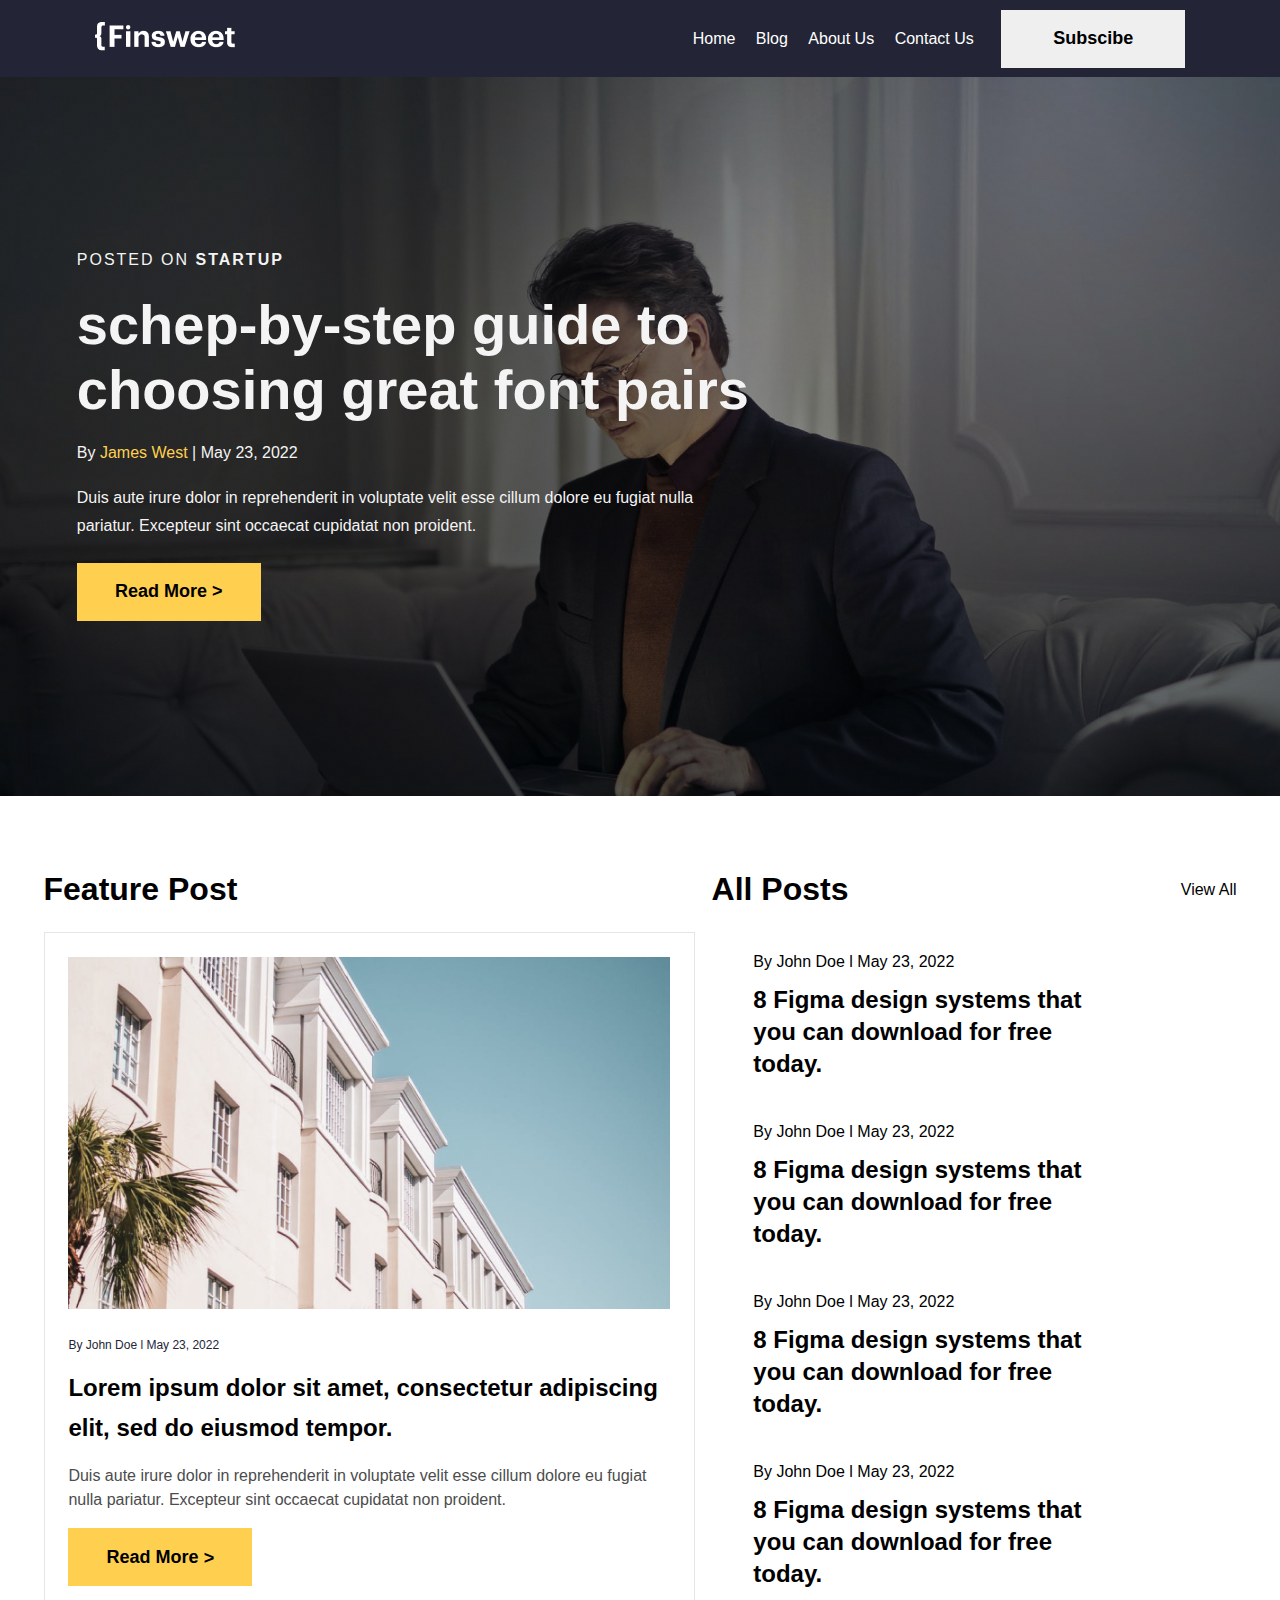
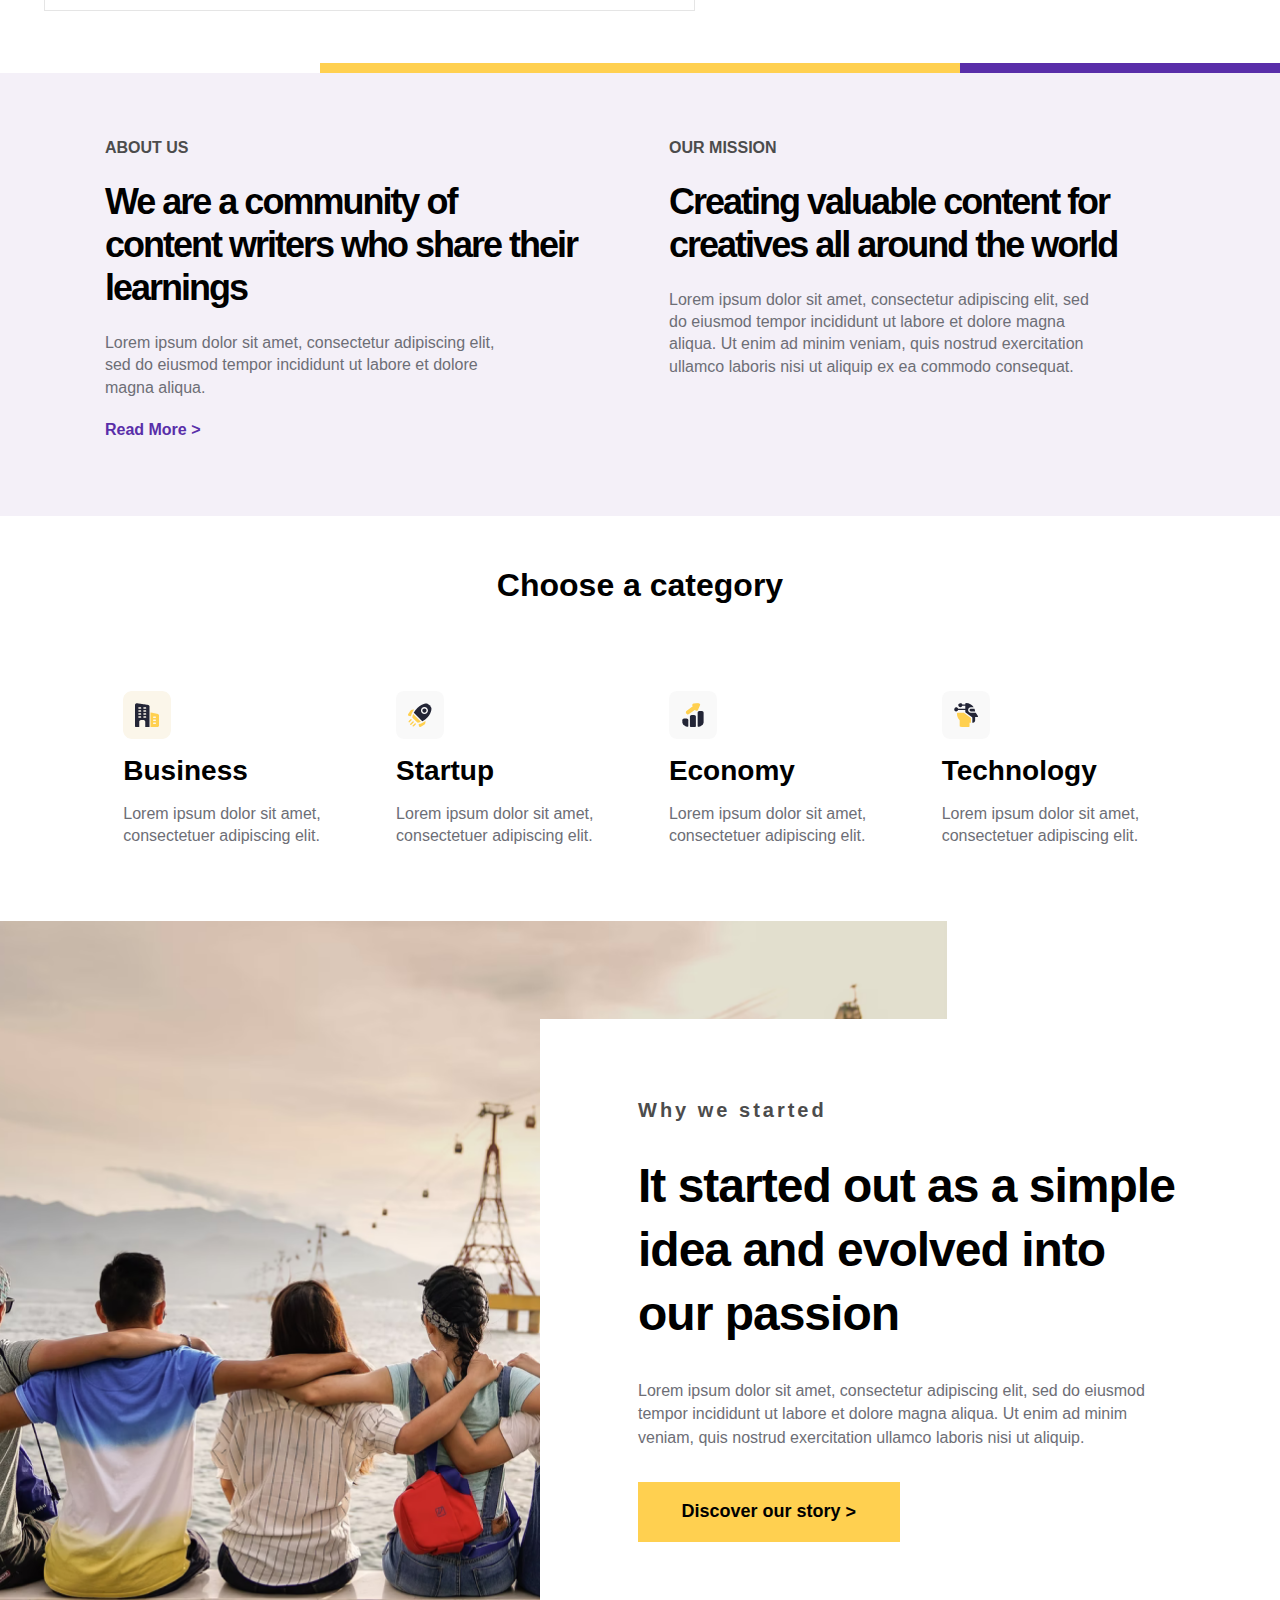
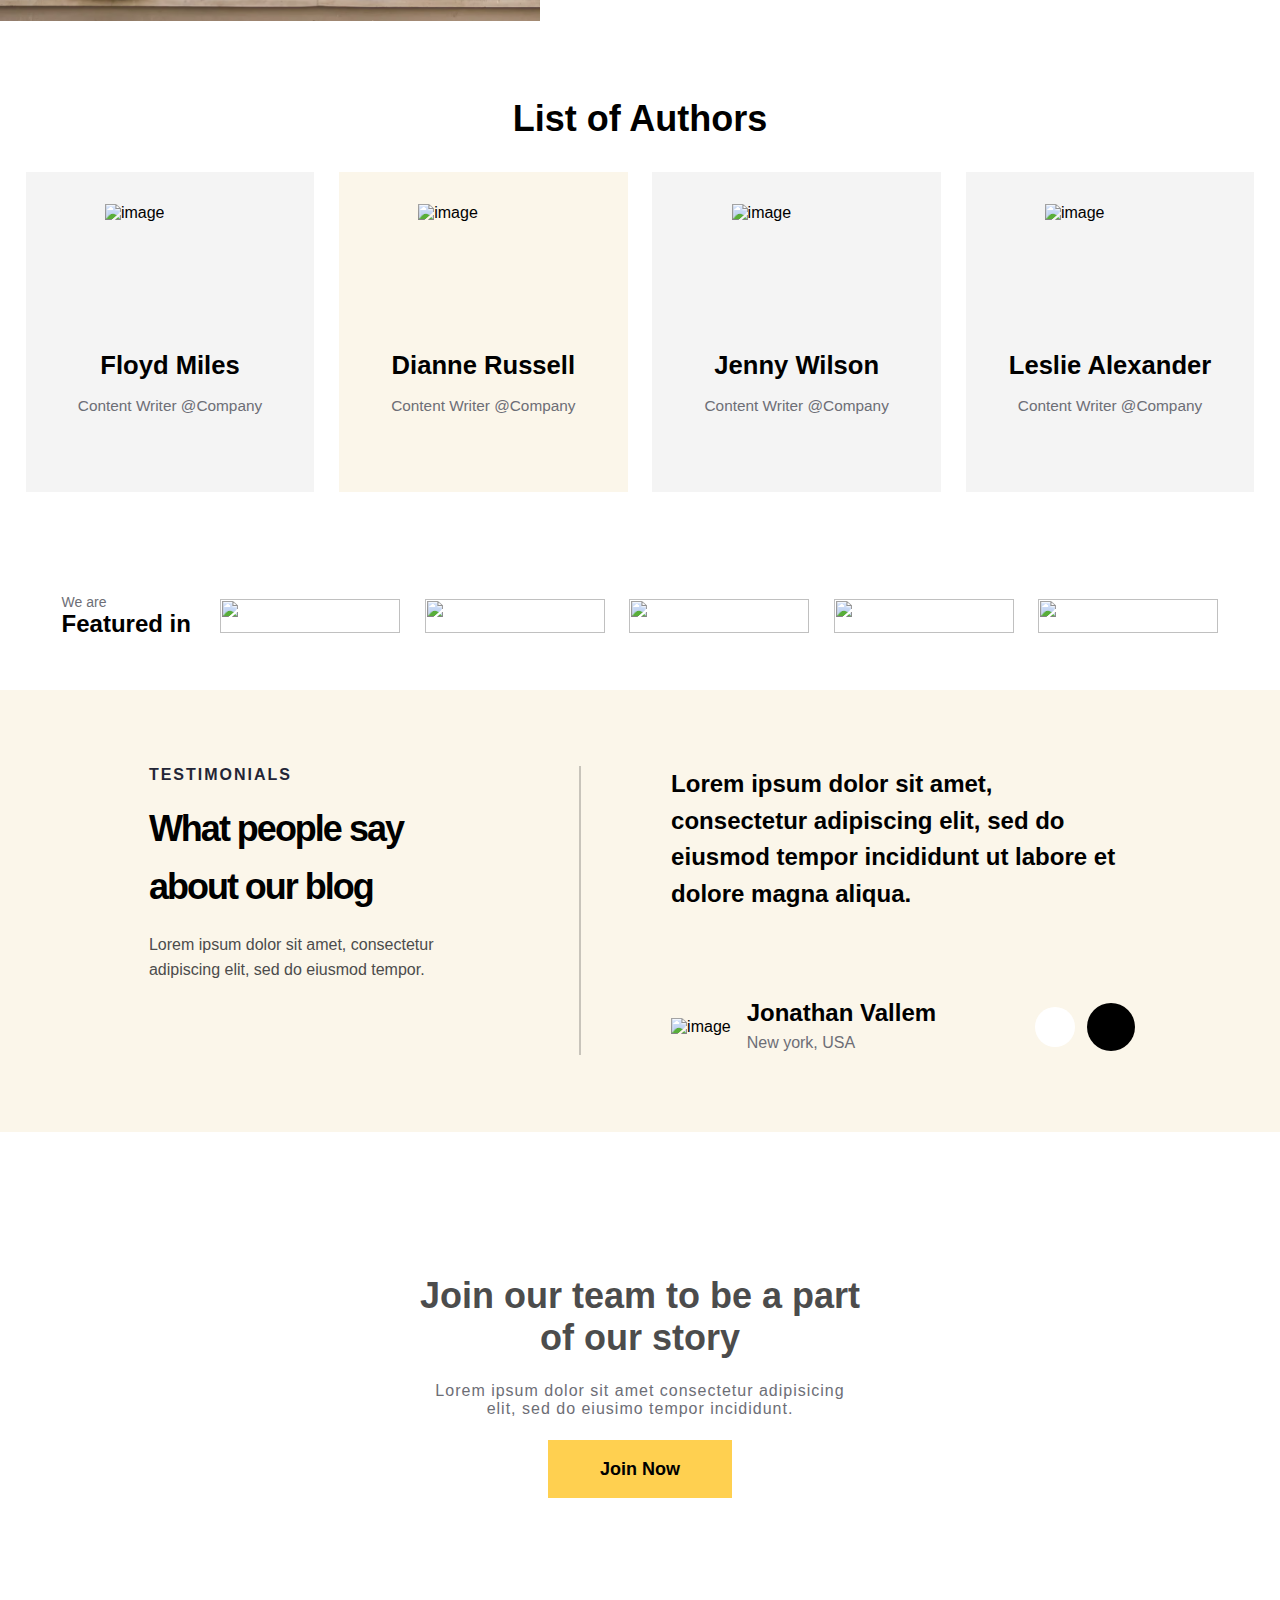
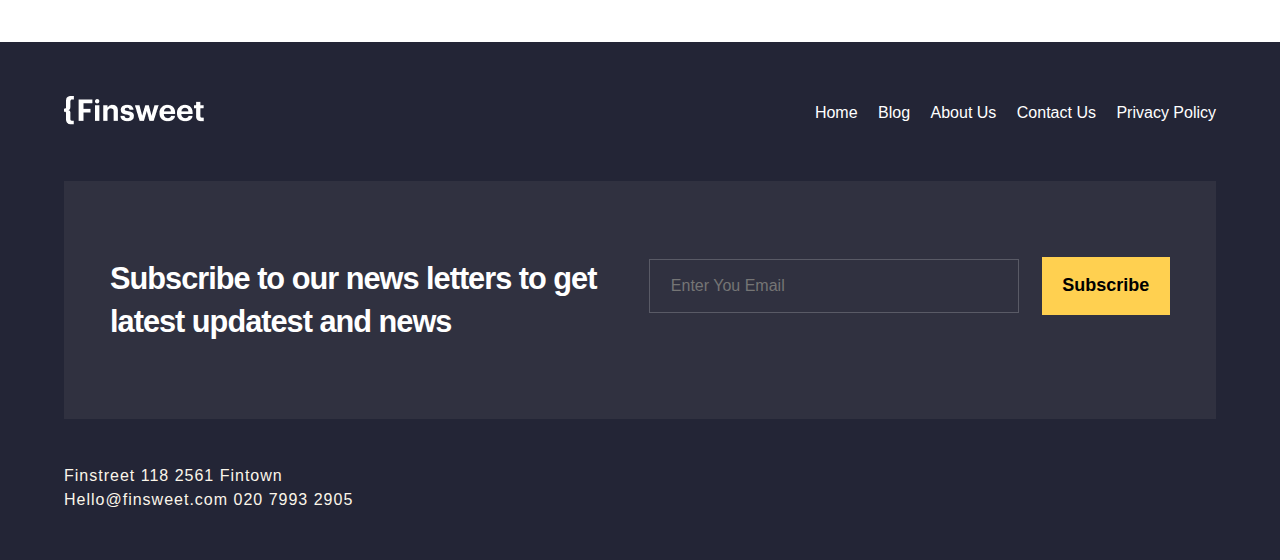
==== commit 2544f9d5: "hello" ====
--- a/index.html
+++ b/index.html
@@ -1,397 +1,387 @@
 <!DOCTYPE html>
 <html lang="en">
-  <head>
-    <meta charset="UTF-8" />
-    <meta name="viewport" content="width=device-width, initial-scale=1.0" />
-
-    <!-- Google font Sen -->
-    <link rel="preconnect" href="https://fonts.googleapis.com" />
-    <link rel="preconnect" href="https://fonts.gstatic.com" crossorigin />
-    <lin
-      khref="https://fonts.googleapis.com/css2?family=Sen:wght@400;500;600;700&display=swap"
-      rel="stylesheet"
-    />
-
-    <link
-      rel="stylesheet"
-      href="https://cdnjs.cloudflare.com/ajax/libs/font-awesome/6.4.2/css/all.min.css"
-      integrity="sha512-z3gLpd7yknf1YoNbCzqRKc4qyor8gaKU1qmn+CShxbuBusANI9QpRohGBreCFkKxLhei6S9CQXFEbbKuqLg0DA=="
-      crossorigin="anonymous"
-      referrerpolicy="no-referrer"
-    />
-
-    <!-- Styles -->
-    <link rel="stylesheet" href="./CSS/main.css" />
-    <link rel="stylesheet" href="./CSS/home/home.css" />
-    <link rel="stylesheet" href="./CSS/home/homeRes.css" />
-
-    <title>Finsweet</title>
-  </head>
-  <body>
-    <header class="header flex-center">
+
+<head>
+  <meta charset="UTF-8" />
+  <meta name="viewport" content="width=device-width, initial-scale=1.0" />
+
+  <!-- Google font Sen -->
+  <link rel="preconnect" href="https://fonts.googleapis.com" />
+  <link rel="preconnect" href="https://fonts.gstatic.com" crossorigin />
+  <lin khref="https://fonts.googleapis.com/css2?family=Sen:wght@400;500;600;700&display=swap" rel="stylesheet" />
+
+  <link rel="stylesheet" href="https://cdnjs.cloudflare.com/ajax/libs/font-awesome/6.4.2/css/all.min.css"
+    integrity="sha512-z3gLpd7yknf1YoNbCzqRKc4qyor8gaKU1qmn+CShxbuBusANI9QpRohGBreCFkKxLhei6S9CQXFEbbKuqLg0DA=="
+    crossorigin="anonymous" referrerpolicy="no-referrer" />
+
+  <!-- Styles -->
+  <link rel="stylesheet" href="./CSS/main.css" />
+  <link rel="stylesheet" href="./CSS/home/home.css" />
+  <link rel="stylesheet" href="./CSS/home/homeRes.css" />
+
+  <title>Finsweet</title>
+</head>
+
+<body>
+  <header class="header flex-center">
+    <div class="header-logo">
+      <a href="#">
+        <img src="./images/header/Logo.png" alt="Header logo" />
+      </a>
+    </div>
+    <i class="fa-solid fa-bars header-menu-i"></i>
+    <div class="header-links-button flex-center">
+      <div class="header-links">
+        <a href="#">Home</a>
+        <a href="./Index/blog.html">Blog</a>
+        <a href="./Index/about.html">About Us</a>
+        <a href="./Index/contact.html">Contact Us</a>
+      </div>
+      <div class="header-button">
+        <button class="header-btn main-btn">Subscibe</button>
+      </div>
+    </div>
+  </header>
+
+  <!-- Main start -->
+  <main class="main flex-center" id="main">
+    <div class="main-info flex-center f-d-c f-a-s">
+      <p class="main-infoP1">Posted on <span>startup</span></p>
+      <h1 class="main-infoH1">
+        schep-by-step guide to choosing great font pairs
+      </h1>
+      <div class="main-author-data">
+        By <span class="yellow">James West</span> | May 23, 2022
+      </div>
+      <p class="main-infoP2">
+        Duis aute irure dolor in reprehenderit in voluptate velit esse cillum
+        dolore eu fugiat nulla pariatur. Excepteur sint occaecat cupidatat non
+        proident.
+      </p>
+      <button class="main-btn m-btn-yellow">Read More ></button>
+    </div>
+  </main>
+
+  <!-- Feature section start -->
+  <div class="feature">
+    <div class="feature-info flex-center">
+      <div class="feature-post-info">
+        <h1>Feature Post</h1>
+      </div>
+      <div class="feature-all-posts-info flex-center">
+        <h1>All Posts</h1>
+        <span>View All</span>
+      </div>
+    </div>
+
+    <div class="feature-container flex-center">
+      <div class="feature-post-content flex-center">
+        <div class="feature-post-img">
+          <img src="./images/home/homeFeature/white-concrete-building-1838640.png" alt="Image" />
+        </div>
+        <div class="feature-post-info">
+          <p class="post-info-p1">By John Doe l May 23, 2022</p>
+          <h2 class="post-info-h2">
+            Lorem ipsum dolor sit amet, consectetur adipiscing elit, sed do
+            eiusmod tempor.
+          </h2>
+          <p class="post-info-p2">
+            Duis aute irure dolor in reprehenderit in voluptate velit esse
+            cillum dolore eu fugiat nulla pariatur. Excepteur sint occaecat
+            cupidatat non proident.
+          </p>
+          <button class="main-btn m-btn-yellow">
+            Read More <span>></span>
+          </button>
+        </div>
+      </div>
+      <div class="additional-info flex-center">
+        <h1>All Posts</h1>
+        <span>View All</span>
+      </div>
+      <div class="feature-all-posts flex-center">
+        <div class="feature-all-posts-container flex-center">
+          <div class="feature-post">
+            <p>By John Doe l May 23, 2022</p>
+            <h2>
+              8 Figma design systems that you can download for free today.
+            </h2>
+          </div>
+          <div class="feature-post">
+            <p>By John Doe l May 23, 2022</p>
+            <h2>
+              8 Figma design systems that you can download for free today.
+            </h2>
+          </div>
+          <div class="feature-post">
+            <p>By John Doe l May 23, 2022</p>
+            <h2>
+              8 Figma design systems that you can download for free today.
+            </h2>
+          </div>
+          <div class="feature-post">
+            <p>By John Doe l May 23, 2022</p>
+            <h2>
+              8 Figma design systems that you can download for free today.
+            </h2>
+          </div>
+        </div>
+      </div>
+    </div>
+  </div>
+  <!-- Feature section end -->
+
+  <!-- About and Mission section start -->
+  <div class="more-info flex-center">
+    <div class="more-info-color-decorations flex-center">
+      <div class="white"></div>
+      <div class="yellow"></div>
+      <div class="purple"></div>
+    </div>
+    <div class="about-us flex-center">
+      <h4>ABOUT US</h4>
+      <h1>We are a community of content writers who share their learnings</h1>
+      <p>
+        Lorem ipsum dolor sit amet, consectetur adipiscing elit, sed do
+        eiusmod tempor incididunt ut labore et dolore magna aliqua.
+      </p>
+      <a href="#">Read More <span>></span></a>
+    </div>
+    <div class="our-mission flex-center">
+      <h4>OUR MISSION</h4>
+      <h1>Creating valuable content for creatives all around the world</h1>
+      <p>
+        Lorem ipsum dolor sit amet, consectetur adipiscing elit, sed do
+        eiusmod tempor incididunt ut labore et dolore magna aliqua. Ut enim ad
+        minim veniam, quis nostrud exercitation ullamco laboris nisi ut
+        aliquip ex ea commodo consequat.
+      </p>
+    </div>
+  </div>
+  <!-- About and Mission section end -->
+
+  <!-- categories section start -->
+  <div class="categories">
+    <div class="categories-info">
+      <h1>Choose a category</h1>
+    </div>
+    <div class="categories-container flex-center">
+      <div class="category">
+        <div class="category-img category-img-main">
+          <img src="./images/home/homeCategories/1.png" alt="image" />
+        </div>
+        <h4>Business</h4>
+        <p>Lorem ipsum dolor sit amet, consectetuer adipiscing elit.</p>
+      </div>
+      <div class="category">
+        <div class="category-img c-i-more">
+          <img src="./images/home/homeCategories/2.svg" alt="image" />
+        </div>
+        <h4>Startup</h4>
+        <p>Lorem ipsum dolor sit amet, consectetuer adipiscing elit.</p>
+      </div>
+      <div class="category">
+        <div class="category-img c-i-more">
+          <img src="./images/home/homeCategories/3.svg" alt="image" />
+        </div>
+        <h4>Economy</h4>
+        <p>Lorem ipsum dolor sit amet, consectetuer adipiscing elit.</p>
+      </div>
+      <div class="category"">
+          <div class=" category-img c-i-more">
+        <img src="./images/home/homeCategories/4.svg" alt="image" />
+      </div>
+      <h4>Technology</h4>
+      <p>Lorem ipsum dolor sit amet, consectetuer adipiscing elit.</p>
+    </div>
+  </div>
+  </div>
+  <!-- categories section end -->
+
+  <!-- reason-of-starting section start-->
+  <div class="starting">
+    <div class="starting-img">
+      <img src="./images/home/homeStart/img.png" alt="Image of the people" />
+    </div>
+    <div class="starting-content flex-center f-d-c f-a-s">
+      <h4>Why we started</h4>
+      <h1>It started out as a simple idea and evolved into our passion</h1>
+      <p>
+        Lorem ipsum dolor sit amet, consectetur adipiscing elit, sed do
+        eiusmod tempor incididunt ut labore et dolore magna aliqua. Ut enim ad
+        minim veniam, quis nostrud exercitation ullamco laboris nisi ut
+        aliquip.
+      </p>
+      <button class="main-btn m-btn-yellow">
+        Discover our story <span>></span>
+      </button>
+    </div>
+  </div>
+  <!-- reason-of-starting section end-->
+
+  <!-- Authors section start -->
+  <div class="authors">
+    <div class="authors-info">
+      <h1>List of Authors</h1>
+    </div>
+    <div class="authors-container">
+      <div class="author flex-center">
+        <div class="author-img">
+          <img src="./images/home/homeAuthor/1.png" alt="image" />
+        </div>
+        <h2>Floyd Miles</h2>
+        <p>Content Writer @Company</p>
+        <div class="author-social">
+          <i class="fa-brands fa-facebook"></i>
+          <i class="fa-brands fa-twitter"></i>
+          <i class="fa-brands fa-instagram"></i>
+          <i class="fa-brands fa-linkedin"></i>
+        </div>
+      </div>
+      <div class="author flex-center">
+        <div class="author-img">
+          <img src="./images/home/homeAuthor/2.png" alt="image" />
+        </div>
+        <h2>Dianne Russell</h2>
+        <p>Content Writer @Company</p>
+        <div class="author-social">
+          <i class="fa-brands fa-facebook"></i>
+          <i class="fa-brands fa-twitter"></i>
+          <i class="fa-brands fa-instagram"></i>
+          <i class="fa-brands fa-linkedin"></i>
+        </div>
+      </div>
+      <div class="author flex-center">
+        <div class="author-img">
+          <img src="./images/home/homeAuthor/3.png" alt="image" />
+        </div>
+        <h2>Jenny Wilson</h2>
+        <p>Content Writer @Company</p>
+        <div class="author-social">
+          <i class="fa-brands fa-facebook"></i>
+          <i class="fa-brands fa-twitter"></i>
+          <i class="fa-brands fa-instagram"></i>
+          <i class="fa-brands fa-linkedin"></i>
+        </div>
+      </div>
+      <div class="author flex-center">
+        <div class="author-img">
+          <img src="./images/home/homeAuthor/4.png" alt="image" />
+        </div>
+        <h2>Leslie Alexander</h2>
+        <p>Content Writer @Company</p>
+        <div class="author-social">
+          <i class="fa-brands fa-facebook"></i>
+          <i class="fa-brands fa-twitter"></i>
+          <i class="fa-brands fa-instagram"></i>
+          <i class="fa-brands fa-linkedin"></i>
+        </div>
+      </div>
+    </div>
+  </div>
+  <!-- Authors section end -->
+
+  <!-- Supporters section start -->
+  <div class="supporters flex-center">
+    <div class="supporters-info">
+      <p>We are</p>
+      <h3>Featured in</h3>
+    </div>
+    <img src="./images/home/homeSupporters/Logo 1.png" alt="" />
+    <img src="./images/home/homeSupporters/Logo 2.png" alt="" />
+    <img src="./images/home/homeSupporters/Logo 3.png" alt="" />
+    <img src="./images/home/homeSupporters/Logo 4.png" alt="" />
+    <img src="./images/home/homeSupporters/Logo 5.png" alt="" />
+  </div>
+  <!-- Supporters section end -->
+
+  <!-- testimonials section start -->
+  <div class="testimonials flex-center">
+    <div class="testimonials-info">
+      <p>TESTIMONIALS</p>
+      <h2>What people say about our blog</h2>
+      <p>
+        Lorem ipsum dolor sit amet, consectetur adipiscing elit, sed do
+        eiusmod tempor.
+      </p>
+    </div>
+    <div class="testimonials-divider-line"></div>
+    <div class="testimonials-description flex-center">
+      <p>
+        Lorem ipsum dolor sit amet, consectetur adipiscing elit, sed do
+        eiusmod tempor incididunt ut labore et dolore magna aliqua.
+      </p>
+      <div class="testimonial flex-center">
+        <div class="about-testimonial flex-center">
+          <div class="about-testimonial-image">
+            <img src="./images/home/homeTestimonials/Profile picture.png" alt="image" />
+          </div>
+          <div class="testimonial-info">
+            <h2>Jonathan Vallem</h2>
+            <p>New york, USA</p>
+          </div>
+        </div>
+        <div class="testimonial-switchBtns flex-center">
+          <div class="t-switch-left flex-center">
+            <i class="fa-solid fa-chevron-left fa-sm"></i>
+          </div>
+          <div class="t-switch-right flex-center">
+            <i class="fa-solid fa-chevron-right fa-sm"></i>
+          </div>
+        </div>
+      </div>
+    </div>
+  </div>
+  <!-- testimonials section end -->
+
+  <!-- Join section start -->
+  <div class="join flex-center">
+    <h1>Join our team to be a part of our story</h1>
+    <p>
+      Lorem ipsum dolor sit amet consectetur adipisicing elit, sed do eiusimo
+      tempor incididunt.
+    </p>
+    <button class="main-btn m-btn-yellow">Join Now</button>
+  </div>
+  <!-- Join section end -->
+
+  <footer class="flex-center">
+    <div class="footer-header flex-center">
       <div class="header-logo">
         <a href="#">
           <img src="./images/header/Logo.png" alt="Header logo" />
         </a>
       </div>
-      <i class="fa-solid fa-bars header-menu-i"></i>
-      <div class="header-links-button flex-center">
-        <div class="header-links">
-          <a href="#">Home</a>
-          <a href="./Index/blog.html">Blog</a>
-          <a href="./Index/about.html">About Us</a>
-          <a href="#">Contact Us</a>
-        </div>
-        <div class="header-button">
-          <button class="header-btn main-btn">Subscibe</button>
-        </div>
-      </div>
-    </header>
-
-    <!-- Main start -->
-    <main class="main flex-center" id="main">
-      <div class="main-info flex-center f-d-c f-a-s">
-        <p class="main-infoP1">Posted on <span>startup</span></p>
-        <h1 class="main-infoH1">
-          Step-by-step guide to choosing great font pairs
-        </h1>
-        <div class="main-author-data">
-          By <span class="yellow">James West</span> | May 23, 2022
-        </div>
-        <p class="main-infoP2">
-          Duis aute irure dolor in reprehenderit in voluptate velit esse cillum
-          dolore eu fugiat nulla pariatur. Excepteur sint occaecat cupidatat non
-          proident.
-        </p>
-        <button class="main-btn m-btn-yellow">Read More ></button>
-      </div>
-    </main>
-
-    <!-- Feature section start -->
-    <div class="feature">
-      <div class="feature-info flex-center">
-        <div class="feature-post-info">
-          <h1>Feature Post</h1>
-        </div>
-        <div class="feature-all-posts-info flex-center">
-          <h1>All Posts</h1>
-          <span>View All</span>
-        </div>
-      </div>
-
-      <div class="feature-container flex-center">
-        <div class="feature-post-content flex-center">
-          <div class="feature-post-img">
-            <img
-              src="./images/home/homeFeature/white-concrete-building-1838640.png"
-              alt="Image"
-            />
-          </div>
-          <div class="feature-post-info">
-            <p class="post-info-p1">By John Doe l May 23, 2022</p>
-            <h2 class="post-info-h2">
-              Lorem ipsum dolor sit amet, consectetur adipiscing elit, sed do
-              eiusmod tempor.
-            </h2>
-            <p class="post-info-p2">
-              Duis aute irure dolor in reprehenderit in voluptate velit esse
-              cillum dolore eu fugiat nulla pariatur. Excepteur sint occaecat
-              cupidatat non proident.
-            </p>
-            <button class="main-btn m-btn-yellow">
-              Read More <span>></span>
-            </button>
-          </div>
-        </div>
-        <div class="additional-info flex-center">
-          <h1>All Posts</h1>
-          <span>View All</span>
-        </div>
-        <div class="feature-all-posts flex-center">
-          <div class="feature-all-posts-container flex-center">
-            <div class="feature-post">
-              <p>By John Doe l May 23, 2022</p>
-              <h2>
-                8 Figma design systems that you can download for free today.
-              </h2>
-            </div>
-            <div class="feature-post">
-              <p>By John Doe l May 23, 2022</p>
-              <h2>
-                8 Figma design systems that you can download for free today.
-              </h2>
-            </div>
-            <div class="feature-post">
-              <p>By John Doe l May 23, 2022</p>
-              <h2>
-                8 Figma design systems that you can download for free today.
-              </h2>
-            </div>
-            <div class="feature-post">
-              <p>By John Doe l May 23, 2022</p>
-              <h2>
-                8 Figma design systems that you can download for free today.
-              </h2>
-            </div>
-          </div>
-        </div>
-      </div>
-    </div>
-    <!-- Feature section end -->
-
-    <!-- About and Mission section start -->
-    <div class="more-info flex-center">
-      <div class="more-info-color-decorations flex-center">
-        <div class="white"></div>
-        <div class="yellow"></div>
-        <div class="purple"></div>
-      </div>
-      <div class="about-us flex-center">
-        <h4>ABOUT US</h4>
-        <h1>We are a community of content writers who share their learnings</h1>
-        <p>
-          Lorem ipsum dolor sit amet, consectetur adipiscing elit, sed do
-          eiusmod tempor incididunt ut labore et dolore magna aliqua.
-        </p>
-        <a href="#">Read More <span>></span></a>
-      </div>
-      <div class="our-mission flex-center">
-        <h4>OUR MISSION</h4>
-        <h1>Creating valuable content for creatives all around the world</h1>
-        <p>
-          Lorem ipsum dolor sit amet, consectetur adipiscing elit, sed do
-          eiusmod tempor incididunt ut labore et dolore magna aliqua. Ut enim ad
-          minim veniam, quis nostrud exercitation ullamco laboris nisi ut
-          aliquip ex ea commodo consequat.
-        </p>
-      </div>
-    </div>
-    <!-- About and Mission section end -->
-
-    <!-- categories section start -->
-    <div class="categories">
-      <div class="categories-info">
-        <h1>Choose a category</h1>
-      </div>
-      <div class="categories-container flex-center">
-        <div class="category">
-          <div class="category-img category-img-main">
-            <img src="./images/home/homeCategories/1.png" alt="image" />
-          </div>
-          <h4>Business</h4>
-          <p>Lorem ipsum dolor sit amet, consectetuer adipiscing elit.</p>
-        </div>
-        <div class="category">
-          <div class="category-img c-i-more">
-            <img src="./images/home/homeCategories/2.svg" alt="image" />
-          </div>
-          <h4>Startup</h4>
-          <p>Lorem ipsum dolor sit amet, consectetuer adipiscing elit.</p>
-        </div>
-        <div class="category">
-          <div class="category-img c-i-more">
-            <img src="./images/home/homeCategories/3.svg" alt="image" />
-          </div>
-          <h4>Economy</h4>
-          <p>Lorem ipsum dolor sit amet, consectetuer adipiscing elit.</p>
-        </div>
-        <div class="category"">
-          <div class="category-img c-i-more">
-            <img src="./images/home/homeCategories/4.svg" alt="image" />
-          </div>
-          <h4>Technology</h4>
-          <p>Lorem ipsum dolor sit amet, consectetuer adipiscing elit.</p>
-        </div>
-      </div>
-    </div>
-    <!-- categories section end -->
-
-    <!-- reason-of-starting section start-->
-    <div class="starting">
-      <div class="starting-img">
-        <img src="./images/home/homeStart/img.png" alt="Image of the people" />
-      </div>
-      <div class="starting-content flex-center f-d-c f-a-s">
-        <h4>Why we started</h4>
-        <h1>It started out as a simple idea and evolved into our passion</h1>
-        <p>
-          Lorem ipsum dolor sit amet, consectetur adipiscing elit, sed do
-          eiusmod tempor incididunt ut labore et dolore magna aliqua. Ut enim ad
-          minim veniam, quis nostrud exercitation ullamco laboris nisi ut
-          aliquip.
-        </p>
-        <button class="main-btn m-btn-yellow">
-          Discover our story <span>></span>
-        </button>
-      </div>
-    </div>
-    <!-- reason-of-starting section end-->
-
-    <!-- Authors section start -->
-    <div class="authors">
-      <div class="authors-info">
-        <h1>List of Authors</h1>
-      </div>
-      <div class="authors-container">
-        <div class="author flex-center">
-          <div class="author-img">
-            <img src="./images/home/homeAuthor/1.png" alt="image" />
-          </div>
-          <h2>Floyd Miles</h2>
-          <p>Content Writer @Company</p>
-          <div class="author-social">
-            <i class="fa-brands fa-facebook"></i>
-            <i class="fa-brands fa-twitter"></i>
-            <i class="fa-brands fa-instagram"></i>
-            <i class="fa-brands fa-linkedin"></i>
-          </div>
-        </div>
-        <div class="author flex-center">
-          <div class="author-img">
-            <img src="./images/home/homeAuthor/2.png" alt="image" />
-          </div>
-          <h2>Dianne Russell</h2>
-          <p>Content Writer @Company</p>
-          <div class="author-social">
-            <i class="fa-brands fa-facebook"></i>
-            <i class="fa-brands fa-twitter"></i>
-            <i class="fa-brands fa-instagram"></i>
-            <i class="fa-brands fa-linkedin"></i>
-          </div>
-        </div>
-        <div class="author flex-center">
-          <div class="author-img">
-            <img src="./images/home/homeAuthor/3.png" alt="image" />
-          </div>
-          <h2>Jenny Wilson</h2>
-          <p>Content Writer @Company</p>
-          <div class="author-social">
-            <i class="fa-brands fa-facebook"></i>
-            <i class="fa-brands fa-twitter"></i>
-            <i class="fa-brands fa-instagram"></i>
-            <i class="fa-brands fa-linkedin"></i>
-          </div>
-        </div>
-        <div class="author flex-center">
-          <div class="author-img">
-            <img src="./images/home/homeAuthor/4.png" alt="image" />
-          </div>
-          <h2>Leslie Alexander</h2>
-          <p>Content Writer @Company</p>
-          <div class="author-social">
-            <i class="fa-brands fa-facebook"></i>
-            <i class="fa-brands fa-twitter"></i>
-            <i class="fa-brands fa-instagram"></i>
-            <i class="fa-brands fa-linkedin"></i>
-          </div>
-        </div>
-      </div>
-    </div>
-    <!-- Authors section end -->
-
-    <!-- Supporters section start -->
-    <div class="supporters flex-center">
-      <div class="supporters-info">
-        <p>We are</p>
-        <h3>Featured in</h3>
-      </div>
-      <img src="./images/home/homeSupporters/Logo 1.png" alt="" />
-      <img src="./images/home/homeSupporters/Logo 2.png" alt="" />
-      <img src="./images/home/homeSupporters/Logo 3.png" alt="" />
-      <img src="./images/home/homeSupporters/Logo 4.png" alt="" />
-      <img src="./images/home/homeSupporters/Logo 5.png" alt="" />
-    </div>
-    <!-- Supporters section end -->
-
-    <!-- testimonials section start -->
-    <div class="testimonials flex-center">
-      <div class="testimonials-info">
-        <p>TESTIMONIALS</p>
-        <h2>What people say about our blog</h2>
-        <p>
-          Lorem ipsum dolor sit amet, consectetur adipiscing elit, sed do
-          eiusmod tempor.
-        </p>
-      </div>
-      <div class="testimonials-divider-line"></div>
-      <div class="testimonials-description flex-center">
-        <p>
-          Lorem ipsum dolor sit amet, consectetur adipiscing elit, sed do
-          eiusmod tempor incididunt ut labore et dolore magna aliqua.
-        </p>
-        <div class="testimonial flex-center">
-          <div class="about-testimonial flex-center">
-            <div class="about-testimonial-image">
-              <img
-                src="./images/home/homeTestimonials/Profile picture.png"
-                alt="image"
-              />
-            </div>
-            <div class="testimonial-info">
-              <h2>Jonathan Vallem</h2>
-              <p>New york, USA</p>
-            </div>
-          </div>
-          <div class="testimonial-switchBtns flex-center">
-            <div class="t-switch-left flex-center">
-              <i class="fa-solid fa-chevron-left fa-sm"></i>
-            </div>
-            <div class="t-switch-right flex-center">
-              <i class="fa-solid fa-chevron-right fa-sm"></i>
-            </div>
-          </div>
-        </div>
-      </div>
-    </div>
-    <!-- testimonials section end -->
-
-    <!-- Join section start -->
-    <div class="join flex-center">
-      <h1>Join our team to be a part of our story</h1>
-      <p>
-        Lorem ipsum dolor sit amet consectetur adipisicing elit, sed do eiusimo
-        tempor incididunt.
-      </p>
-      <button class="main-btn m-btn-yellow">Join Now</button>
-    </div>
-    <!-- Join section end -->
-
-    <footer class="flex-center">
-      <div class="footer-header flex-center">
-        <div class="header-logo">
-          <a href="#">
-            <img src="./images/header/Logo.png" alt="Header logo" />
-          </a>
-        </div>
-        <div class="header-links">
-          <a href="#">Home</a>
-          <a href="#">Blog</a>
-          <a href="#">About Us</a>
-          <a href="#">Contact Us</a>
-          <a href="#">Privacy Policy</a>
-        </div>
-      </div>
-      <form class="footer-form flex-center">
-        <label for="Subscibe">
-          Subscribe to our news letters to get latest updatest and news
-        </label>
-        <div class="footer-content flex-center">
-          <input type="email" id="Subscibe" placeholder="Enter You Email" />
-          <button class="main-btn m-btn-yellow">Subscribe</button>
-        </div>
-      </form>
-      <div class="footer-links flex-center f-a-s">
-        <div class="footer-links-info">
-          <p>Finstreet 118 2561 Fintown</p>
-          <p>Hello@finsweet.com 020 7993 2905</p>
-        </div>
-        <div class="footer-links-icons">
-          <i class="fa-brands fa-facebook"></i>
-          <i class="fa-brands fa-twitter"></i>
-          <i class="fa-brands fa-instagram"></i>
-          <i class="fa-brands fa-linkedin"></i>
-        </div>
-      </div>
-    </footer>
-  </body>
-</html>
+      <div class="header-links">
+        <a href="./index.html">Home</a>
+        <a href="./Index/blog.html">Blog</a>
+        <a href="./Index/about.html">About Us</a>
+        <a href="./Index/contact.html">Contact Us</a>
+        <a href="./Index/privacy.html">Privacy Policy</a>
+      </div>
+    </div>
+    <form class="footer-form flex-center">
+      <label for="Subscibe">
+        Subscribe to our news letters to get latest updatest and news
+      </label>
+      <div class="footer-content flex-center">
+        <input type="email" id="Subscibe" placeholder="Enter You Email" />
+        <button class="main-btn m-btn-yellow">Subscribe</button>
+      </div>
+    </form>
+    <div class="footer-links flex-center f-a-s">
+      <div class="footer-links-info">
+        <p>Finstreet 118 2561 Fintown</p>
+        <p>Hello@finsweet.com 020 7993 2905</p>
+      </div>
+      <div class="footer-links-icons">
+        <i class="fa-brands fa-facebook"></i>
+        <i class="fa-brands fa-twitter"></i>
+        <i class="fa-brands fa-instagram"></i>
+        <i class="fa-brands fa-linkedin"></i>
+      </div>
+    </div>
+  </footer>
+</body>
+
+</html>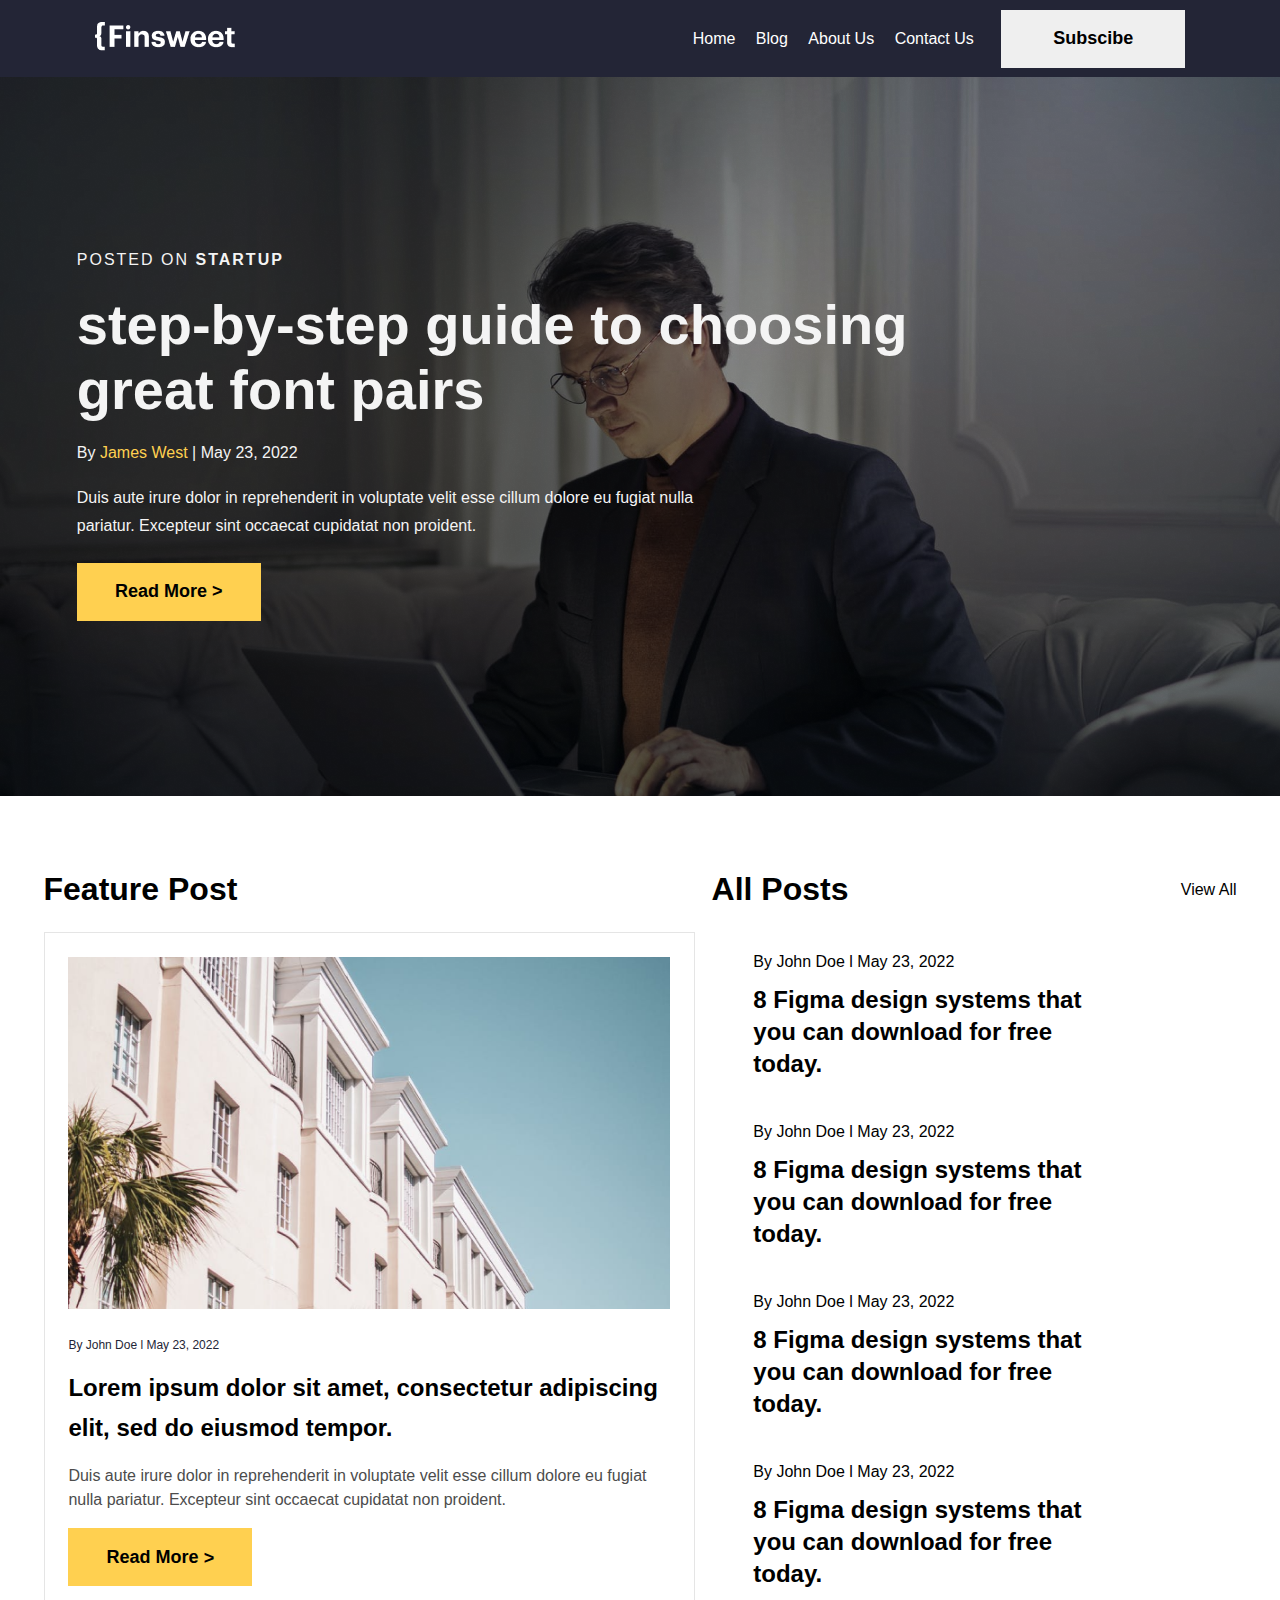
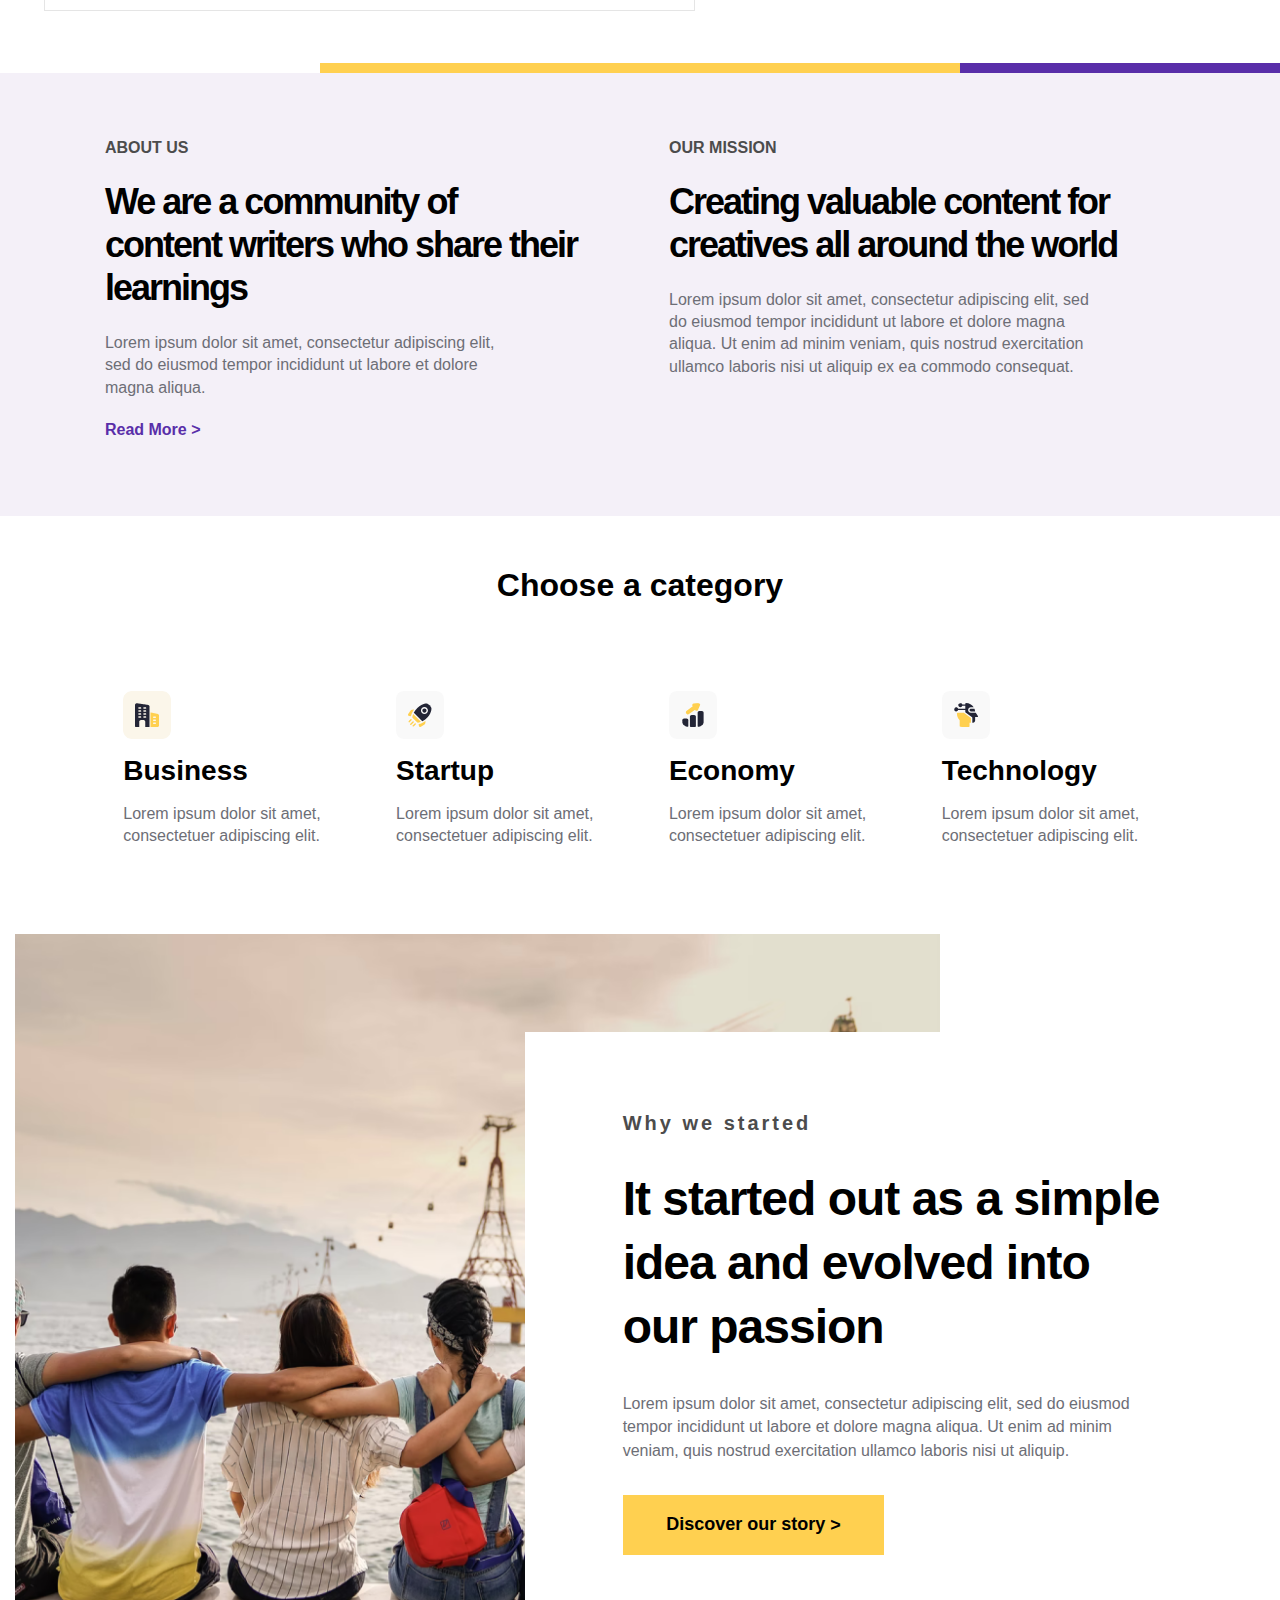
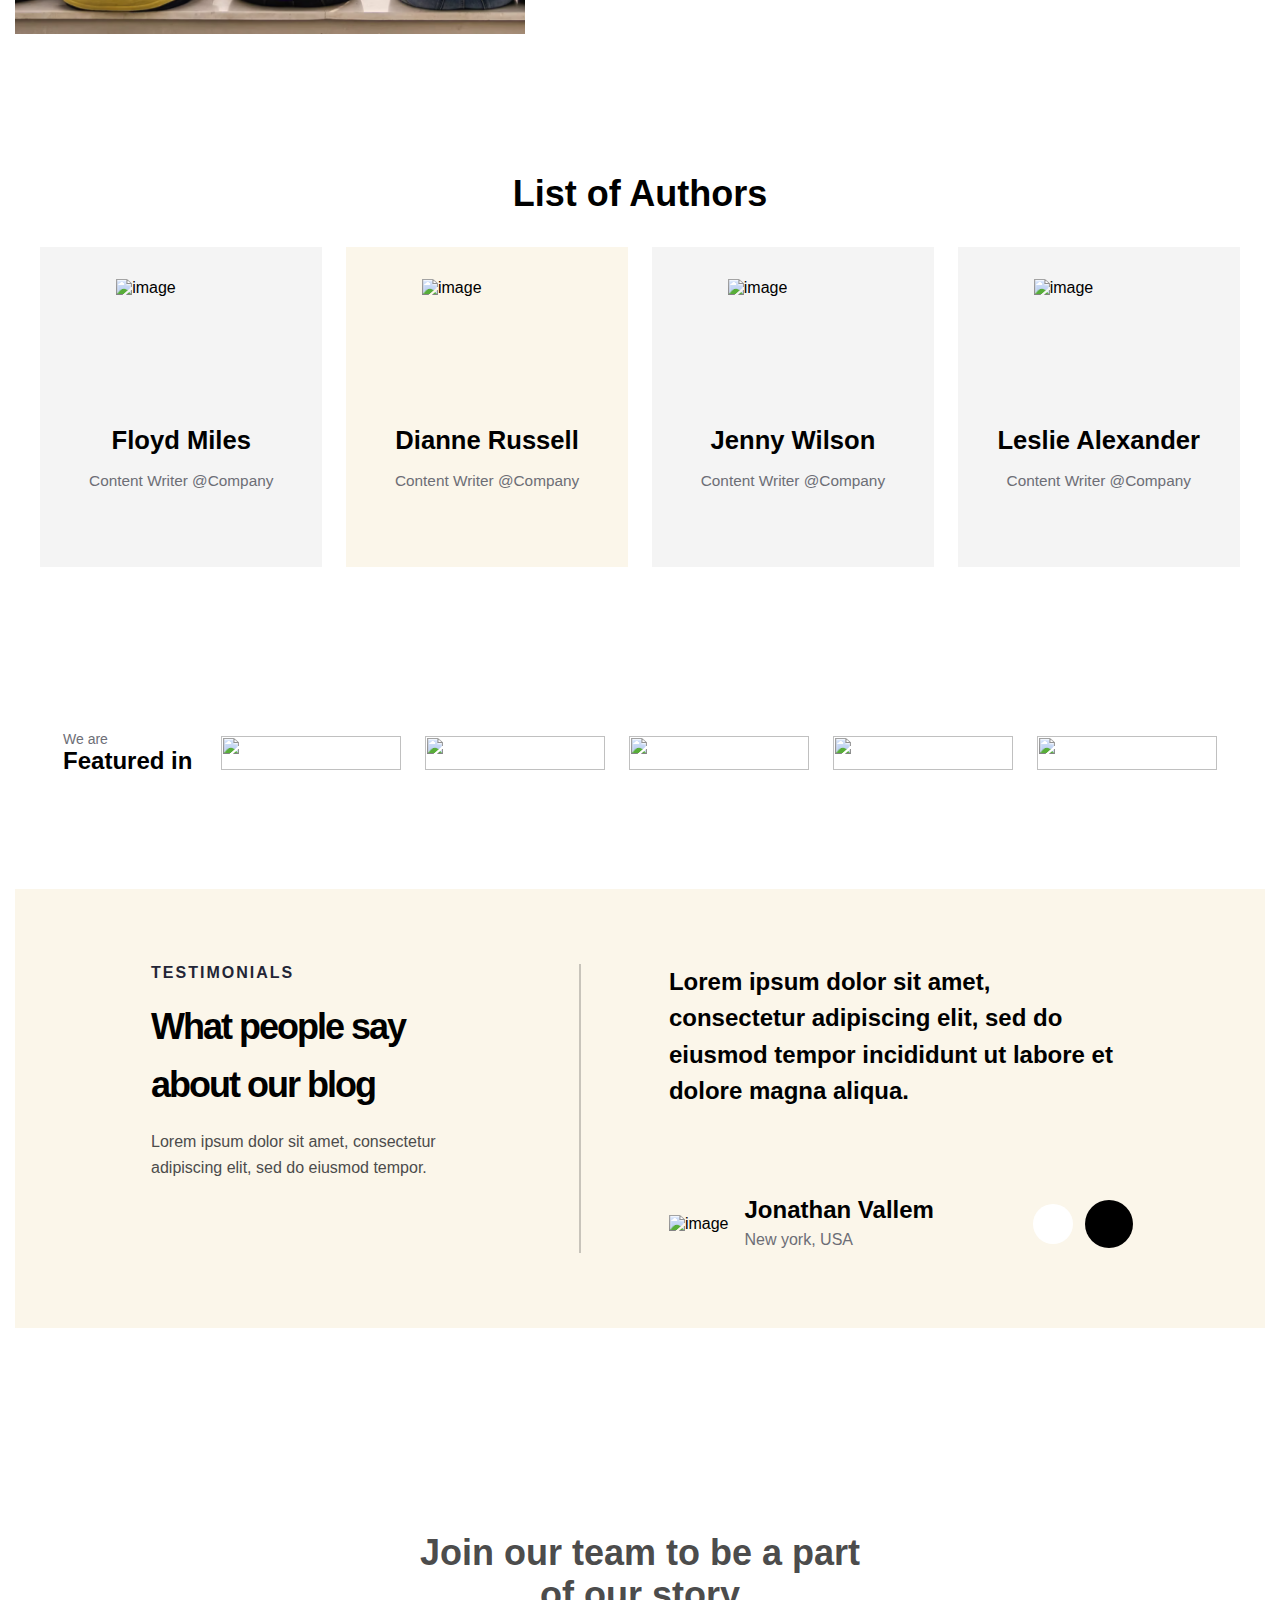
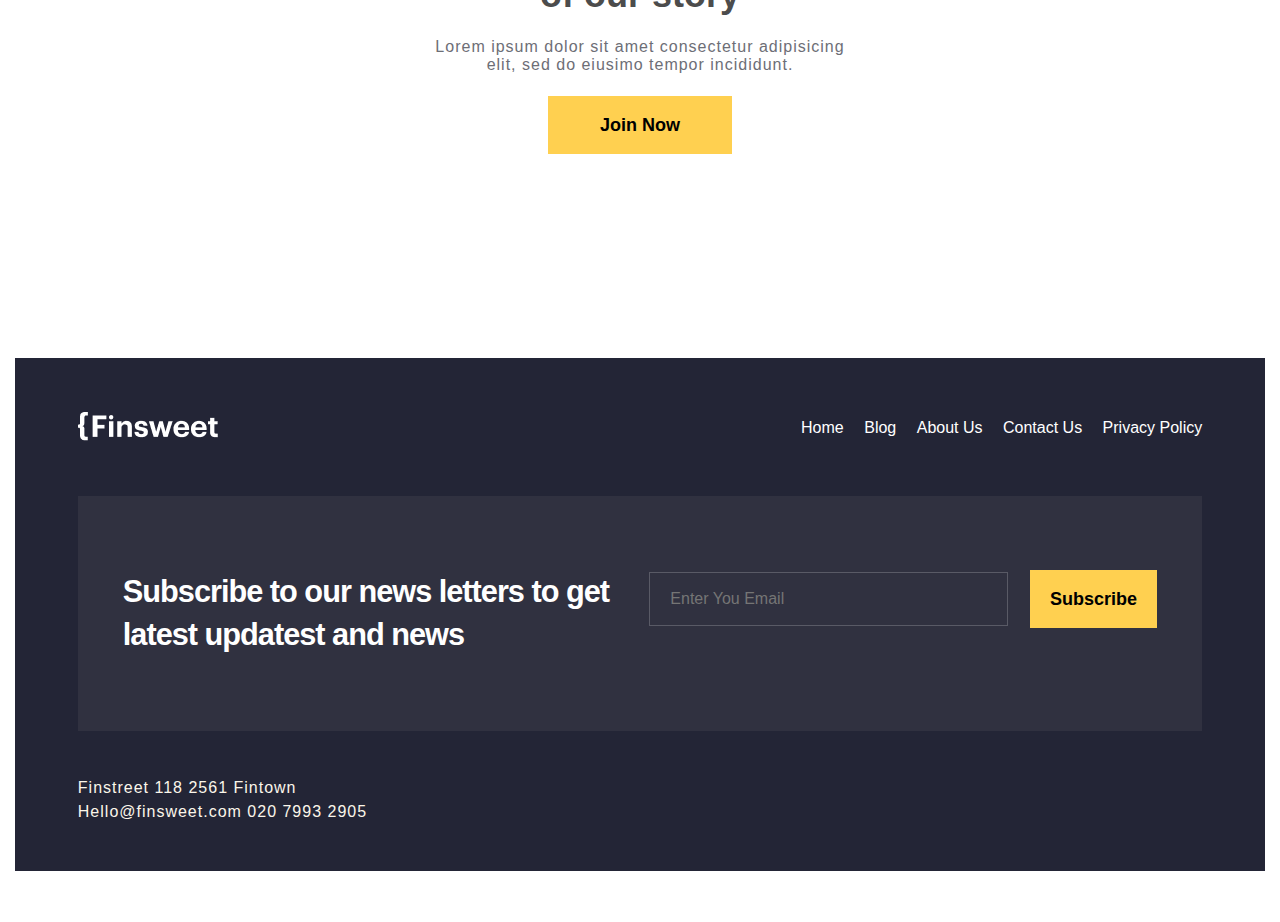
==== commit 287c35ee: "h" ====
--- a/index.html
+++ b/index.html
@@ -1,387 +1,397 @@
 <!DOCTYPE html>
 <html lang="en">
-
-<head>
-  <meta charset="UTF-8" />
-  <meta name="viewport" content="width=device-width, initial-scale=1.0" />
-
-  <!-- Google font Sen -->
-  <link rel="preconnect" href="https://fonts.googleapis.com" />
-  <link rel="preconnect" href="https://fonts.gstatic.com" crossorigin />
-  <lin khref="https://fonts.googleapis.com/css2?family=Sen:wght@400;500;600;700&display=swap" rel="stylesheet" />
-
-  <link rel="stylesheet" href="https://cdnjs.cloudflare.com/ajax/libs/font-awesome/6.4.2/css/all.min.css"
-    integrity="sha512-z3gLpd7yknf1YoNbCzqRKc4qyor8gaKU1qmn+CShxbuBusANI9QpRohGBreCFkKxLhei6S9CQXFEbbKuqLg0DA=="
-    crossorigin="anonymous" referrerpolicy="no-referrer" />
-
-  <!-- Styles -->
-  <link rel="stylesheet" href="./CSS/main.css" />
-  <link rel="stylesheet" href="./CSS/home/home.css" />
-  <link rel="stylesheet" href="./CSS/home/homeRes.css" />
-
-  <title>Finsweet</title>
-</head>
-
-<body>
-  <header class="header flex-center">
-    <div class="header-logo">
-      <a href="#">
-        <img src="./images/header/Logo.png" alt="Header logo" />
-      </a>
-    </div>
-    <i class="fa-solid fa-bars header-menu-i"></i>
-    <div class="header-links-button flex-center">
-      <div class="header-links">
-        <a href="#">Home</a>
-        <a href="./Index/blog.html">Blog</a>
-        <a href="./Index/about.html">About Us</a>
-        <a href="./Index/contact.html">Contact Us</a>
-      </div>
-      <div class="header-button">
-        <button class="header-btn main-btn">Subscibe</button>
-      </div>
-    </div>
-  </header>
-
-  <!-- Main start -->
-  <main class="main flex-center" id="main">
-    <div class="main-info flex-center f-d-c f-a-s">
-      <p class="main-infoP1">Posted on <span>startup</span></p>
-      <h1 class="main-infoH1">
-        schep-by-step guide to choosing great font pairs
-      </h1>
-      <div class="main-author-data">
-        By <span class="yellow">James West</span> | May 23, 2022
-      </div>
-      <p class="main-infoP2">
-        Duis aute irure dolor in reprehenderit in voluptate velit esse cillum
-        dolore eu fugiat nulla pariatur. Excepteur sint occaecat cupidatat non
-        proident.
+  <head>
+    <meta charset="UTF-8" />
+    <meta name="viewport" content="width=device-width, initial-scale=1.0" />
+
+    <!-- Google font Sen -->
+    <link rel="preconnect" href="https://fonts.googleapis.com" />
+    <link rel="preconnect" href="https://fonts.gstatic.com" crossorigin />
+    <lin
+      khref="https://fonts.googleapis.com/css2?family=Sen:wght@400;500;600;700&display=swap"
+      rel="stylesheet"
+    />
+
+    <link
+      rel="stylesheet"
+      href="https://cdnjs.cloudflare.com/ajax/libs/font-awesome/6.4.2/css/all.min.css"
+      integrity="sha512-z3gLpd7yknf1YoNbCzqRKc4qyor8gaKU1qmn+CShxbuBusANI9QpRohGBreCFkKxLhei6S9CQXFEbbKuqLg0DA=="
+      crossorigin="anonymous"
+      referrerpolicy="no-referrer"
+    />
+
+    <!-- Styles -->
+    <link rel="stylesheet" href="./CSS/main.css" />
+    <link rel="stylesheet" href="./CSS/home/home.css" />
+    <link rel="stylesheet" href="./CSS/home/homeRes.css" />
+
+    <title>Finsweet</title>
+  </head>
+
+  <body>
+    <header class="header flex-center">
+      <div class="header-logo">
+        <a href="#">
+          <img src="./images/header/Logo.png" alt="Header logo" />
+        </a>
+      </div>
+      <i class="fa-solid fa-bars header-menu-i"></i>
+      <div class="header-links-button flex-center">
+        <div class="header-links">
+          <a href="#">Home</a>
+          <a href="./Index/blog.html">Blog</a>
+          <a href="./Index/about.html">About Us</a>
+          <a href="./Index/contact.html">Contact Us</a>
+        </div>
+        <div class="header-button">
+          <button class="header-btn main-btn">Subscibe</button>
+        </div>
+      </div>
+    </header>
+
+    <!-- Main start -->
+    <main class="main flex-center" id="main">
+      <div class="main-info flex-center f-d-c f-a-s">
+        <p class="main-infoP1">Posted on <span>startup</span></p>
+        <h1 class="main-infoH1">
+          step-by-step guide to choosing great font pairs
+        </h1>
+        <div class="main-author-data">
+          By <span class="yellow">James West</span> | May 23, 2022
+        </div>
+        <p class="main-infoP2">
+          Duis aute irure dolor in reprehenderit in voluptate velit esse cillum
+          dolore eu fugiat nulla pariatur. Excepteur sint occaecat cupidatat non
+          proident.
+        </p>
+        <button class="main-btn m-btn-yellow">Read More ></button>
+      </div>
+    </main>
+
+    <!-- Feature section start -->
+    <div class="feature">
+      <div class="feature-info flex-center">
+        <div class="feature-post-info">
+          <h1>Feature Post</h1>
+        </div>
+        <div class="feature-all-posts-info flex-center">
+          <h1>All Posts</h1>
+          <span>View All</span>
+        </div>
+      </div>
+
+      <div class="feature-container flex-center">
+        <div class="feature-post-content flex-center">
+          <div class="feature-post-img">
+            <img
+              src="./images/home/homeFeature/white-concrete-building-1838640.png"
+              alt="Image"
+            />
+          </div>
+          <div class="feature-post-info">
+            <p class="post-info-p1">By John Doe l May 23, 2022</p>
+            <h2 class="post-info-h2">
+              Lorem ipsum dolor sit amet, consectetur adipiscing elit, sed do
+              eiusmod tempor.
+            </h2>
+            <p class="post-info-p2">
+              Duis aute irure dolor in reprehenderit in voluptate velit esse
+              cillum dolore eu fugiat nulla pariatur. Excepteur sint occaecat
+              cupidatat non proident.
+            </p>
+            <button class="main-btn m-btn-yellow">
+              Read More <span>></span>
+            </button>
+          </div>
+        </div>
+        <div class="additional-info flex-center">
+          <h1>All Posts</h1>
+          <span>View All</span>
+        </div>
+        <div class="feature-all-posts flex-center">
+          <div class="feature-all-posts-container flex-center">
+            <div class="feature-post">
+              <p>By John Doe l May 23, 2022</p>
+              <h2>
+                8 Figma design systems that you can download for free today.
+              </h2>
+            </div>
+            <div class="feature-post">
+              <p>By John Doe l May 23, 2022</p>
+              <h2>
+                8 Figma design systems that you can download for free today.
+              </h2>
+            </div>
+            <div class="feature-post">
+              <p>By John Doe l May 23, 2022</p>
+              <h2>
+                8 Figma design systems that you can download for free today.
+              </h2>
+            </div>
+            <div class="feature-post">
+              <p>By John Doe l May 23, 2022</p>
+              <h2>
+                8 Figma design systems that you can download for free today.
+              </h2>
+            </div>
+          </div>
+        </div>
+      </div>
+    </div>
+    <!-- Feature section end -->
+
+    <!-- About and Mission section start -->
+    <div class="more-info flex-center">
+      <div class="more-info-color-decorations flex-center">
+        <div class="white"></div>
+        <div class="yellow"></div>
+        <div class="purple"></div>
+      </div>
+      <div class="about-us flex-center">
+        <h4>ABOUT US</h4>
+        <h1>We are a community of content writers who share their learnings</h1>
+        <p>
+          Lorem ipsum dolor sit amet, consectetur adipiscing elit, sed do
+          eiusmod tempor incididunt ut labore et dolore magna aliqua.
+        </p>
+        <a href="#">Read More <span>></span></a>
+      </div>
+      <div class="our-mission flex-center">
+        <h4>OUR MISSION</h4>
+        <h1>Creating valuable content for creatives all around the world</h1>
+        <p>
+          Lorem ipsum dolor sit amet, consectetur adipiscing elit, sed do
+          eiusmod tempor incididunt ut labore et dolore magna aliqua. Ut enim ad
+          minim veniam, quis nostrud exercitation ullamco laboris nisi ut
+          aliquip ex ea commodo consequat.
+        </p>
+      </div>
+    </div>
+    <!-- About and Mission section end -->
+
+    <!-- categories section start -->
+    <div class="categories">
+      <div class="categories-info">
+        <h1>Choose a category</h1>
+      </div>
+      <div class="categories-container flex-center">
+        <div class="category">
+          <div class="category-img category-img-main">
+            <img src="./images/home/homeCategories/1.png" alt="image" />
+          </div>
+          <h4>Business</h4>
+          <p>Lorem ipsum dolor sit amet, consectetuer adipiscing elit.</p>
+        </div>
+        <div class="category">
+          <div class="category-img c-i-more">
+            <img src="./images/home/homeCategories/2.svg" alt="image" />
+          </div>
+          <h4>Startup</h4>
+          <p>Lorem ipsum dolor sit amet, consectetuer adipiscing elit.</p>
+        </div>
+        <div class="category">
+          <div class="category-img c-i-more">
+            <img src="./images/home/homeCategories/3.svg" alt="image" />
+          </div>
+          <h4>Economy</h4>
+          <p>Lorem ipsum dolor sit amet, consectetuer adipiscing elit.</p>
+        </div>
+        <div class="category"">
+        <div class="category-img c-i-more">
+          <img src="./images/home/homeCategories/4.svg" alt="image" />
+        </div>
+        <h4>Technology</h4>
+        <p>Lorem ipsum dolor sit amet, consectetuer adipiscing elit.</p>
+      </div>
+    </div>
+    <!-- categories section end -->
+
+    <!-- reason-of-starting section start-->
+    <div class="starting">
+      <div class="starting-img">
+        <img src="./images/home/homeStart/img.png" alt="Image of the people" />
+      </div>
+      <div class="starting-content flex-center f-d-c f-a-s">
+        <h4>Why we started</h4>
+        <h1>It started out as a simple idea and evolved into our passion</h1>
+        <p>
+          Lorem ipsum dolor sit amet, consectetur adipiscing elit, sed do
+          eiusmod tempor incididunt ut labore et dolore magna aliqua. Ut enim ad
+          minim veniam, quis nostrud exercitation ullamco laboris nisi ut
+          aliquip.
+        </p>
+        <button class="main-btn m-btn-yellow">
+          Discover our story <span>></span>
+        </button>
+      </div>
+    </div>
+    <!-- reason-of-starting section end-->
+
+    <!-- Authors section start -->
+    <div class="authors">
+      <div class="authors-info">
+        <h1>List of Authors</h1>
+      </div>
+      <div class="authors-container">
+        <div class="author flex-center">
+          <div class="author-img">
+            <img src="./images/home/homeAuthor/1.png" alt="image" />
+          </div>
+          <h2>Floyd Miles</h2>
+          <p>Content Writer @Company</p>
+          <div class="author-social">
+            <i class="fa-brands fa-facebook"></i>
+            <i class="fa-brands fa-twitter"></i>
+            <i class="fa-brands fa-instagram"></i>
+            <i class="fa-brands fa-linkedin"></i>
+          </div>
+        </div>
+        <div class="author flex-center">
+          <div class="author-img">
+            <img src="./images/home/homeAuthor/2.png" alt="image" />
+          </div>
+          <h2>Dianne Russell</h2>
+          <p>Content Writer @Company</p>
+          <div class="author-social">
+            <i class="fa-brands fa-facebook"></i>
+            <i class="fa-brands fa-twitter"></i>
+            <i class="fa-brands fa-instagram"></i>
+            <i class="fa-brands fa-linkedin"></i>
+          </div>
+        </div>
+        <div class="author flex-center">
+          <div class="author-img">
+            <img src="./images/home/homeAuthor/3.png" alt="image" />
+          </div>
+          <h2>Jenny Wilson</h2>
+          <p>Content Writer @Company</p>
+          <div class="author-social">
+            <i class="fa-brands fa-facebook"></i>
+            <i class="fa-brands fa-twitter"></i>
+            <i class="fa-brands fa-instagram"></i>
+            <i class="fa-brands fa-linkedin"></i>
+          </div>
+        </div>
+        <div class="author flex-center">
+          <div class="author-img">
+            <img src="./images/home/homeAuthor/4.png" alt="image" />
+          </div>
+          <h2>Leslie Alexander</h2>
+          <p>Content Writer @Company</p>
+          <div class="author-social">
+            <i class="fa-brands fa-facebook"></i>
+            <i class="fa-brands fa-twitter"></i>
+            <i class="fa-brands fa-instagram"></i>
+            <i class="fa-brands fa-linkedin"></i>
+          </div>
+        </div>
+      </div>
+    </div>
+    <!-- Authors section end -->
+
+    <!-- Supporters section start -->
+    <div class="supporters flex-center">
+      <div class="supporters-info">
+        <p>We are</p>
+        <h3>Featured in</h3>
+      </div>
+      <img src="./images/home/homeSupporters/Logo 1.png" alt="" />
+      <img src="./images/home/homeSupporters/Logo 2.png" alt="" />
+      <img src="./images/home/homeSupporters/Logo 3.png" alt="" />
+      <img src="./images/home/homeSupporters/Logo 4.png" alt="" />
+      <img src="./images/home/homeSupporters/Logo 5.png" alt="" />
+    </div>
+    <!-- Supporters section end -->
+
+    <!-- testimonials section start -->
+    <div class="testimonials flex-center">
+      <div class="testimonials-info">
+        <p>TESTIMONIALS</p>
+        <h2>What people say about our blog</h2>
+        <p>
+          Lorem ipsum dolor sit amet, consectetur adipiscing elit, sed do
+          eiusmod tempor.
+        </p>
+      </div>
+      <div class="testimonials-divider-line"></div>
+      <div class="testimonials-description flex-center">
+        <p>
+          Lorem ipsum dolor sit amet, consectetur adipiscing elit, sed do
+          eiusmod tempor incididunt ut labore et dolore magna aliqua.
+        </p>
+        <div class="testimonial flex-center">
+          <div class="about-testimonial flex-center">
+            <div class="about-testimonial-image">
+              <img
+                src="./images/home/homeTestimonials/Profile picture.png"
+                alt="image"
+              />
+            </div>
+            <div class="testimonial-info">
+              <h2>Jonathan Vallem</h2>
+              <p>New york, USA</p>
+            </div>
+          </div>
+          <div class="testimonial-switchBtns flex-center">
+            <div class="t-switch-left flex-center">
+              <i class="fa-solid fa-chevron-left fa-sm"></i>
+            </div>
+            <div class="t-switch-right flex-center">
+              <i class="fa-solid fa-chevron-right fa-sm"></i>
+            </div>
+          </div>
+        </div>
+      </div>
+    </div>
+    <!-- testimonials section end -->
+
+    <!-- Join section start -->
+    <div class="join flex-center">
+      <h1>Join our team to be a part of our story</h1>
+      <p>
+        Lorem ipsum dolor sit amet consectetur adipisicing elit, sed do eiusimo
+        tempor incididunt.
       </p>
-      <button class="main-btn m-btn-yellow">Read More ></button>
-    </div>
-  </main>
-
-  <!-- Feature section start -->
-  <div class="feature">
-    <div class="feature-info flex-center">
-      <div class="feature-post-info">
-        <h1>Feature Post</h1>
-      </div>
-      <div class="feature-all-posts-info flex-center">
-        <h1>All Posts</h1>
-        <span>View All</span>
-      </div>
-    </div>
-
-    <div class="feature-container flex-center">
-      <div class="feature-post-content flex-center">
-        <div class="feature-post-img">
-          <img src="./images/home/homeFeature/white-concrete-building-1838640.png" alt="Image" />
-        </div>
-        <div class="feature-post-info">
-          <p class="post-info-p1">By John Doe l May 23, 2022</p>
-          <h2 class="post-info-h2">
-            Lorem ipsum dolor sit amet, consectetur adipiscing elit, sed do
-            eiusmod tempor.
-          </h2>
-          <p class="post-info-p2">
-            Duis aute irure dolor in reprehenderit in voluptate velit esse
-            cillum dolore eu fugiat nulla pariatur. Excepteur sint occaecat
-            cupidatat non proident.
-          </p>
-          <button class="main-btn m-btn-yellow">
-            Read More <span>></span>
-          </button>
-        </div>
-      </div>
-      <div class="additional-info flex-center">
-        <h1>All Posts</h1>
-        <span>View All</span>
-      </div>
-      <div class="feature-all-posts flex-center">
-        <div class="feature-all-posts-container flex-center">
-          <div class="feature-post">
-            <p>By John Doe l May 23, 2022</p>
-            <h2>
-              8 Figma design systems that you can download for free today.
-            </h2>
-          </div>
-          <div class="feature-post">
-            <p>By John Doe l May 23, 2022</p>
-            <h2>
-              8 Figma design systems that you can download for free today.
-            </h2>
-          </div>
-          <div class="feature-post">
-            <p>By John Doe l May 23, 2022</p>
-            <h2>
-              8 Figma design systems that you can download for free today.
-            </h2>
-          </div>
-          <div class="feature-post">
-            <p>By John Doe l May 23, 2022</p>
-            <h2>
-              8 Figma design systems that you can download for free today.
-            </h2>
-          </div>
-        </div>
-      </div>
-    </div>
-  </div>
-  <!-- Feature section end -->
-
-  <!-- About and Mission section start -->
-  <div class="more-info flex-center">
-    <div class="more-info-color-decorations flex-center">
-      <div class="white"></div>
-      <div class="yellow"></div>
-      <div class="purple"></div>
-    </div>
-    <div class="about-us flex-center">
-      <h4>ABOUT US</h4>
-      <h1>We are a community of content writers who share their learnings</h1>
-      <p>
-        Lorem ipsum dolor sit amet, consectetur adipiscing elit, sed do
-        eiusmod tempor incididunt ut labore et dolore magna aliqua.
-      </p>
-      <a href="#">Read More <span>></span></a>
-    </div>
-    <div class="our-mission flex-center">
-      <h4>OUR MISSION</h4>
-      <h1>Creating valuable content for creatives all around the world</h1>
-      <p>
-        Lorem ipsum dolor sit amet, consectetur adipiscing elit, sed do
-        eiusmod tempor incididunt ut labore et dolore magna aliqua. Ut enim ad
-        minim veniam, quis nostrud exercitation ullamco laboris nisi ut
-        aliquip ex ea commodo consequat.
-      </p>
-    </div>
-  </div>
-  <!-- About and Mission section end -->
-
-  <!-- categories section start -->
-  <div class="categories">
-    <div class="categories-info">
-      <h1>Choose a category</h1>
-    </div>
-    <div class="categories-container flex-center">
-      <div class="category">
-        <div class="category-img category-img-main">
-          <img src="./images/home/homeCategories/1.png" alt="image" />
-        </div>
-        <h4>Business</h4>
-        <p>Lorem ipsum dolor sit amet, consectetuer adipiscing elit.</p>
-      </div>
-      <div class="category">
-        <div class="category-img c-i-more">
-          <img src="./images/home/homeCategories/2.svg" alt="image" />
-        </div>
-        <h4>Startup</h4>
-        <p>Lorem ipsum dolor sit amet, consectetuer adipiscing elit.</p>
-      </div>
-      <div class="category">
-        <div class="category-img c-i-more">
-          <img src="./images/home/homeCategories/3.svg" alt="image" />
-        </div>
-        <h4>Economy</h4>
-        <p>Lorem ipsum dolor sit amet, consectetuer adipiscing elit.</p>
-      </div>
-      <div class="category"">
-          <div class=" category-img c-i-more">
-        <img src="./images/home/homeCategories/4.svg" alt="image" />
-      </div>
-      <h4>Technology</h4>
-      <p>Lorem ipsum dolor sit amet, consectetuer adipiscing elit.</p>
-    </div>
-  </div>
-  </div>
-  <!-- categories section end -->
-
-  <!-- reason-of-starting section start-->
-  <div class="starting">
-    <div class="starting-img">
-      <img src="./images/home/homeStart/img.png" alt="Image of the people" />
-    </div>
-    <div class="starting-content flex-center f-d-c f-a-s">
-      <h4>Why we started</h4>
-      <h1>It started out as a simple idea and evolved into our passion</h1>
-      <p>
-        Lorem ipsum dolor sit amet, consectetur adipiscing elit, sed do
-        eiusmod tempor incididunt ut labore et dolore magna aliqua. Ut enim ad
-        minim veniam, quis nostrud exercitation ullamco laboris nisi ut
-        aliquip.
-      </p>
-      <button class="main-btn m-btn-yellow">
-        Discover our story <span>></span>
-      </button>
-    </div>
-  </div>
-  <!-- reason-of-starting section end-->
-
-  <!-- Authors section start -->
-  <div class="authors">
-    <div class="authors-info">
-      <h1>List of Authors</h1>
-    </div>
-    <div class="authors-container">
-      <div class="author flex-center">
-        <div class="author-img">
-          <img src="./images/home/homeAuthor/1.png" alt="image" />
-        </div>
-        <h2>Floyd Miles</h2>
-        <p>Content Writer @Company</p>
-        <div class="author-social">
+      <button class="main-btn m-btn-yellow">Join Now</button>
+    </div>
+    <!-- Join section end -->
+
+    <footer class="flex-center">
+      <div class="footer-header flex-center">
+        <div class="header-logo">
+          <a href="#">
+            <img src="./images/header/Logo.png" alt="Header logo" />
+          </a>
+        </div>
+        <div class="header-links">
+          <a href="./index.html">Home</a>
+          <a href="./Index/blog.html">Blog</a>
+          <a href="./Index/about.html">About Us</a>
+          <a href="./Index/contact.html">Contact Us</a>
+          <a href="./Index/privacy.html">Privacy Policy</a>
+        </div>
+      </div>
+      <form class="footer-form flex-center">
+        <label for="Subscibe">
+          Subscribe to our news letters to get latest updatest and news
+        </label>
+        <div class="footer-content flex-center">
+          <input type="email" id="Subscibe" placeholder="Enter You Email" />
+          <button class="main-btn m-btn-yellow">Subscribe</button>
+        </div>
+      </form>
+      <div class="footer-links flex-center f-a-s">
+        <div class="footer-links-info">
+          <p>Finstreet 118 2561 Fintown</p>
+          <p>Hello@finsweet.com 020 7993 2905</p>
+        </div>
+        <div class="footer-links-icons">
           <i class="fa-brands fa-facebook"></i>
           <i class="fa-brands fa-twitter"></i>
           <i class="fa-brands fa-instagram"></i>
           <i class="fa-brands fa-linkedin"></i>
         </div>
       </div>
-      <div class="author flex-center">
-        <div class="author-img">
-          <img src="./images/home/homeAuthor/2.png" alt="image" />
-        </div>
-        <h2>Dianne Russell</h2>
-        <p>Content Writer @Company</p>
-        <div class="author-social">
-          <i class="fa-brands fa-facebook"></i>
-          <i class="fa-brands fa-twitter"></i>
-          <i class="fa-brands fa-instagram"></i>
-          <i class="fa-brands fa-linkedin"></i>
-        </div>
-      </div>
-      <div class="author flex-center">
-        <div class="author-img">
-          <img src="./images/home/homeAuthor/3.png" alt="image" />
-        </div>
-        <h2>Jenny Wilson</h2>
-        <p>Content Writer @Company</p>
-        <div class="author-social">
-          <i class="fa-brands fa-facebook"></i>
-          <i class="fa-brands fa-twitter"></i>
-          <i class="fa-brands fa-instagram"></i>
-          <i class="fa-brands fa-linkedin"></i>
-        </div>
-      </div>
-      <div class="author flex-center">
-        <div class="author-img">
-          <img src="./images/home/homeAuthor/4.png" alt="image" />
-        </div>
-        <h2>Leslie Alexander</h2>
-        <p>Content Writer @Company</p>
-        <div class="author-social">
-          <i class="fa-brands fa-facebook"></i>
-          <i class="fa-brands fa-twitter"></i>
-          <i class="fa-brands fa-instagram"></i>
-          <i class="fa-brands fa-linkedin"></i>
-        </div>
-      </div>
-    </div>
-  </div>
-  <!-- Authors section end -->
-
-  <!-- Supporters section start -->
-  <div class="supporters flex-center">
-    <div class="supporters-info">
-      <p>We are</p>
-      <h3>Featured in</h3>
-    </div>
-    <img src="./images/home/homeSupporters/Logo 1.png" alt="" />
-    <img src="./images/home/homeSupporters/Logo 2.png" alt="" />
-    <img src="./images/home/homeSupporters/Logo 3.png" alt="" />
-    <img src="./images/home/homeSupporters/Logo 4.png" alt="" />
-    <img src="./images/home/homeSupporters/Logo 5.png" alt="" />
-  </div>
-  <!-- Supporters section end -->
-
-  <!-- testimonials section start -->
-  <div class="testimonials flex-center">
-    <div class="testimonials-info">
-      <p>TESTIMONIALS</p>
-      <h2>What people say about our blog</h2>
-      <p>
-        Lorem ipsum dolor sit amet, consectetur adipiscing elit, sed do
-        eiusmod tempor.
-      </p>
-    </div>
-    <div class="testimonials-divider-line"></div>
-    <div class="testimonials-description flex-center">
-      <p>
-        Lorem ipsum dolor sit amet, consectetur adipiscing elit, sed do
-        eiusmod tempor incididunt ut labore et dolore magna aliqua.
-      </p>
-      <div class="testimonial flex-center">
-        <div class="about-testimonial flex-center">
-          <div class="about-testimonial-image">
-            <img src="./images/home/homeTestimonials/Profile picture.png" alt="image" />
-          </div>
-          <div class="testimonial-info">
-            <h2>Jonathan Vallem</h2>
-            <p>New york, USA</p>
-          </div>
-        </div>
-        <div class="testimonial-switchBtns flex-center">
-          <div class="t-switch-left flex-center">
-            <i class="fa-solid fa-chevron-left fa-sm"></i>
-          </div>
-          <div class="t-switch-right flex-center">
-            <i class="fa-solid fa-chevron-right fa-sm"></i>
-          </div>
-        </div>
-      </div>
-    </div>
-  </div>
-  <!-- testimonials section end -->
-
-  <!-- Join section start -->
-  <div class="join flex-center">
-    <h1>Join our team to be a part of our story</h1>
-    <p>
-      Lorem ipsum dolor sit amet consectetur adipisicing elit, sed do eiusimo
-      tempor incididunt.
-    </p>
-    <button class="main-btn m-btn-yellow">Join Now</button>
-  </div>
-  <!-- Join section end -->
-
-  <footer class="flex-center">
-    <div class="footer-header flex-center">
-      <div class="header-logo">
-        <a href="#">
-          <img src="./images/header/Logo.png" alt="Header logo" />
-        </a>
-      </div>
-      <div class="header-links">
-        <a href="./index.html">Home</a>
-        <a href="./Index/blog.html">Blog</a>
-        <a href="./Index/about.html">About Us</a>
-        <a href="./Index/contact.html">Contact Us</a>
-        <a href="./Index/privacy.html">Privacy Policy</a>
-      </div>
-    </div>
-    <form class="footer-form flex-center">
-      <label for="Subscibe">
-        Subscribe to our news letters to get latest updatest and news
-      </label>
-      <div class="footer-content flex-center">
-        <input type="email" id="Subscibe" placeholder="Enter You Email" />
-        <button class="main-btn m-btn-yellow">Subscribe</button>
-      </div>
-    </form>
-    <div class="footer-links flex-center f-a-s">
-      <div class="footer-links-info">
-        <p>Finstreet 118 2561 Fintown</p>
-        <p>Hello@finsweet.com 020 7993 2905</p>
-      </div>
-      <div class="footer-links-icons">
-        <i class="fa-brands fa-facebook"></i>
-        <i class="fa-brands fa-twitter"></i>
-        <i class="fa-brands fa-instagram"></i>
-        <i class="fa-brands fa-linkedin"></i>
-      </div>
-    </div>
-  </footer>
-</body>
-
-</html>+    </footer>
+  </body>
+</html>
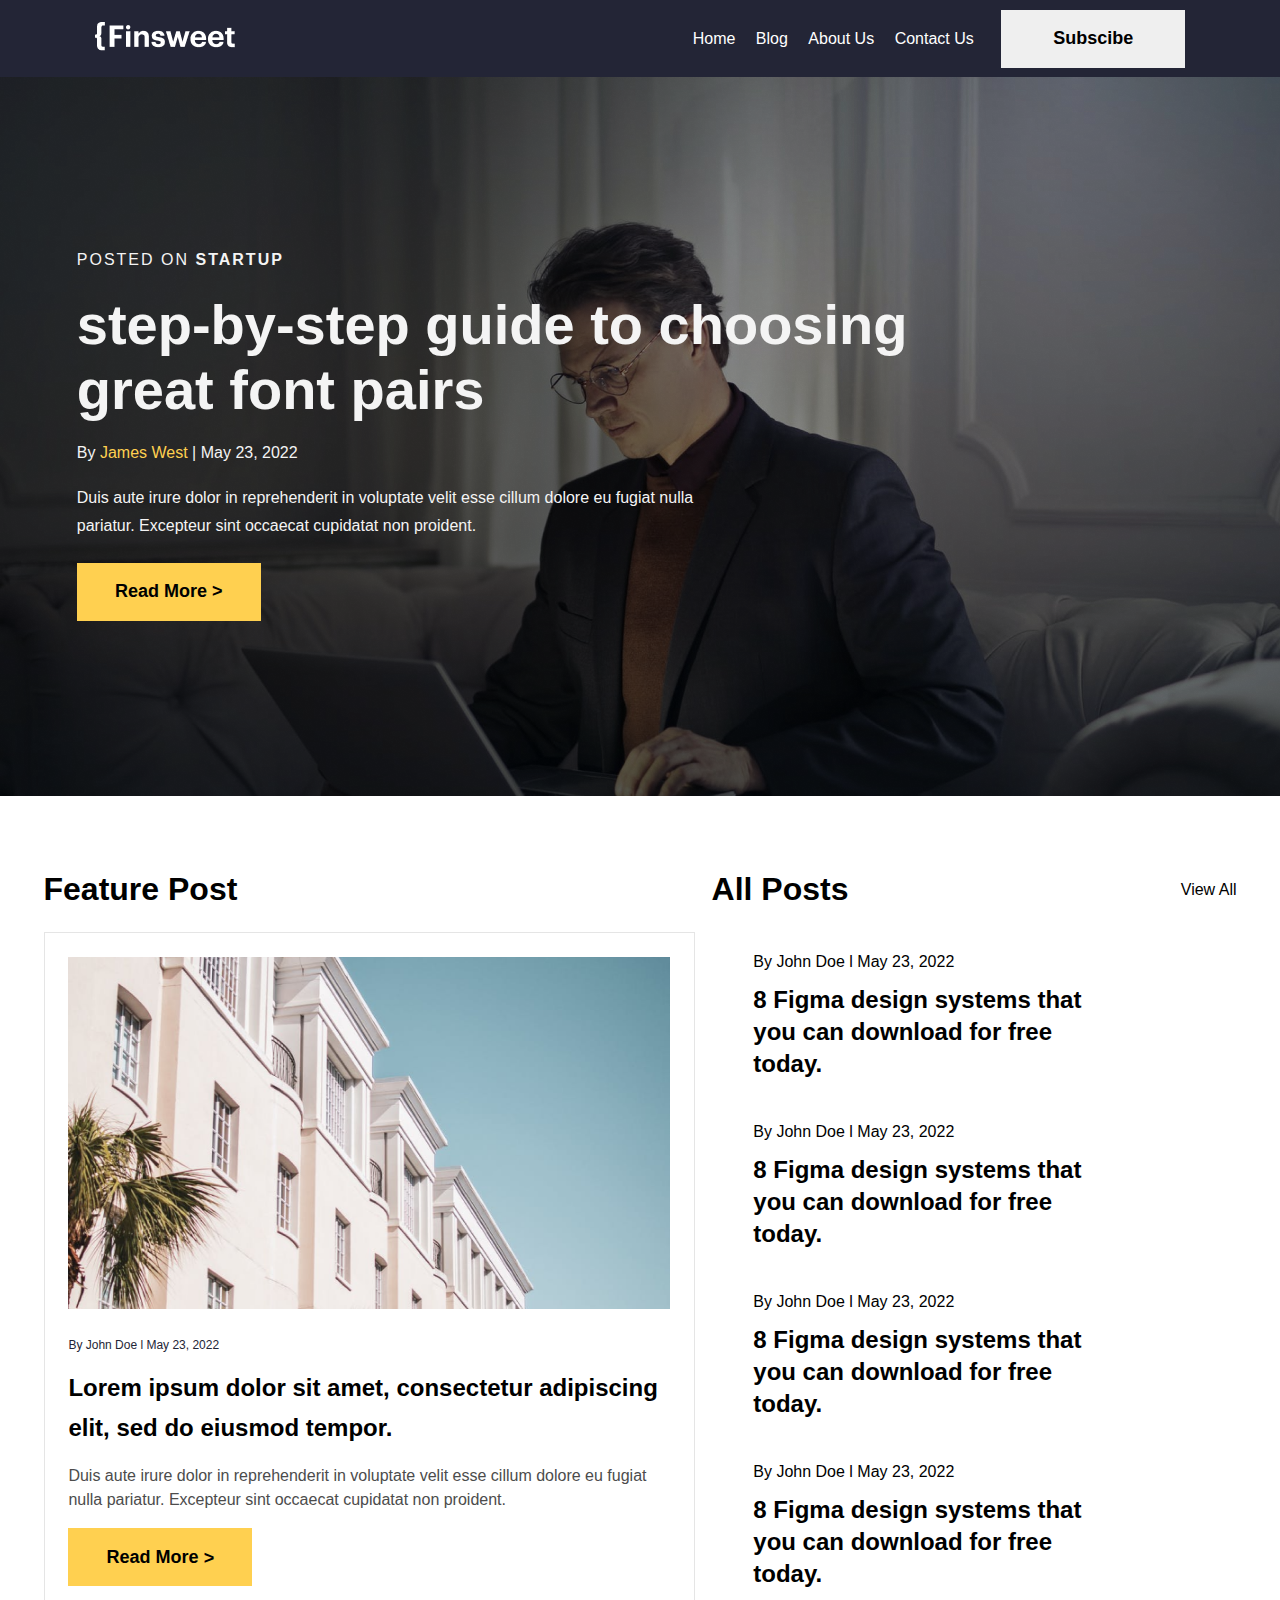
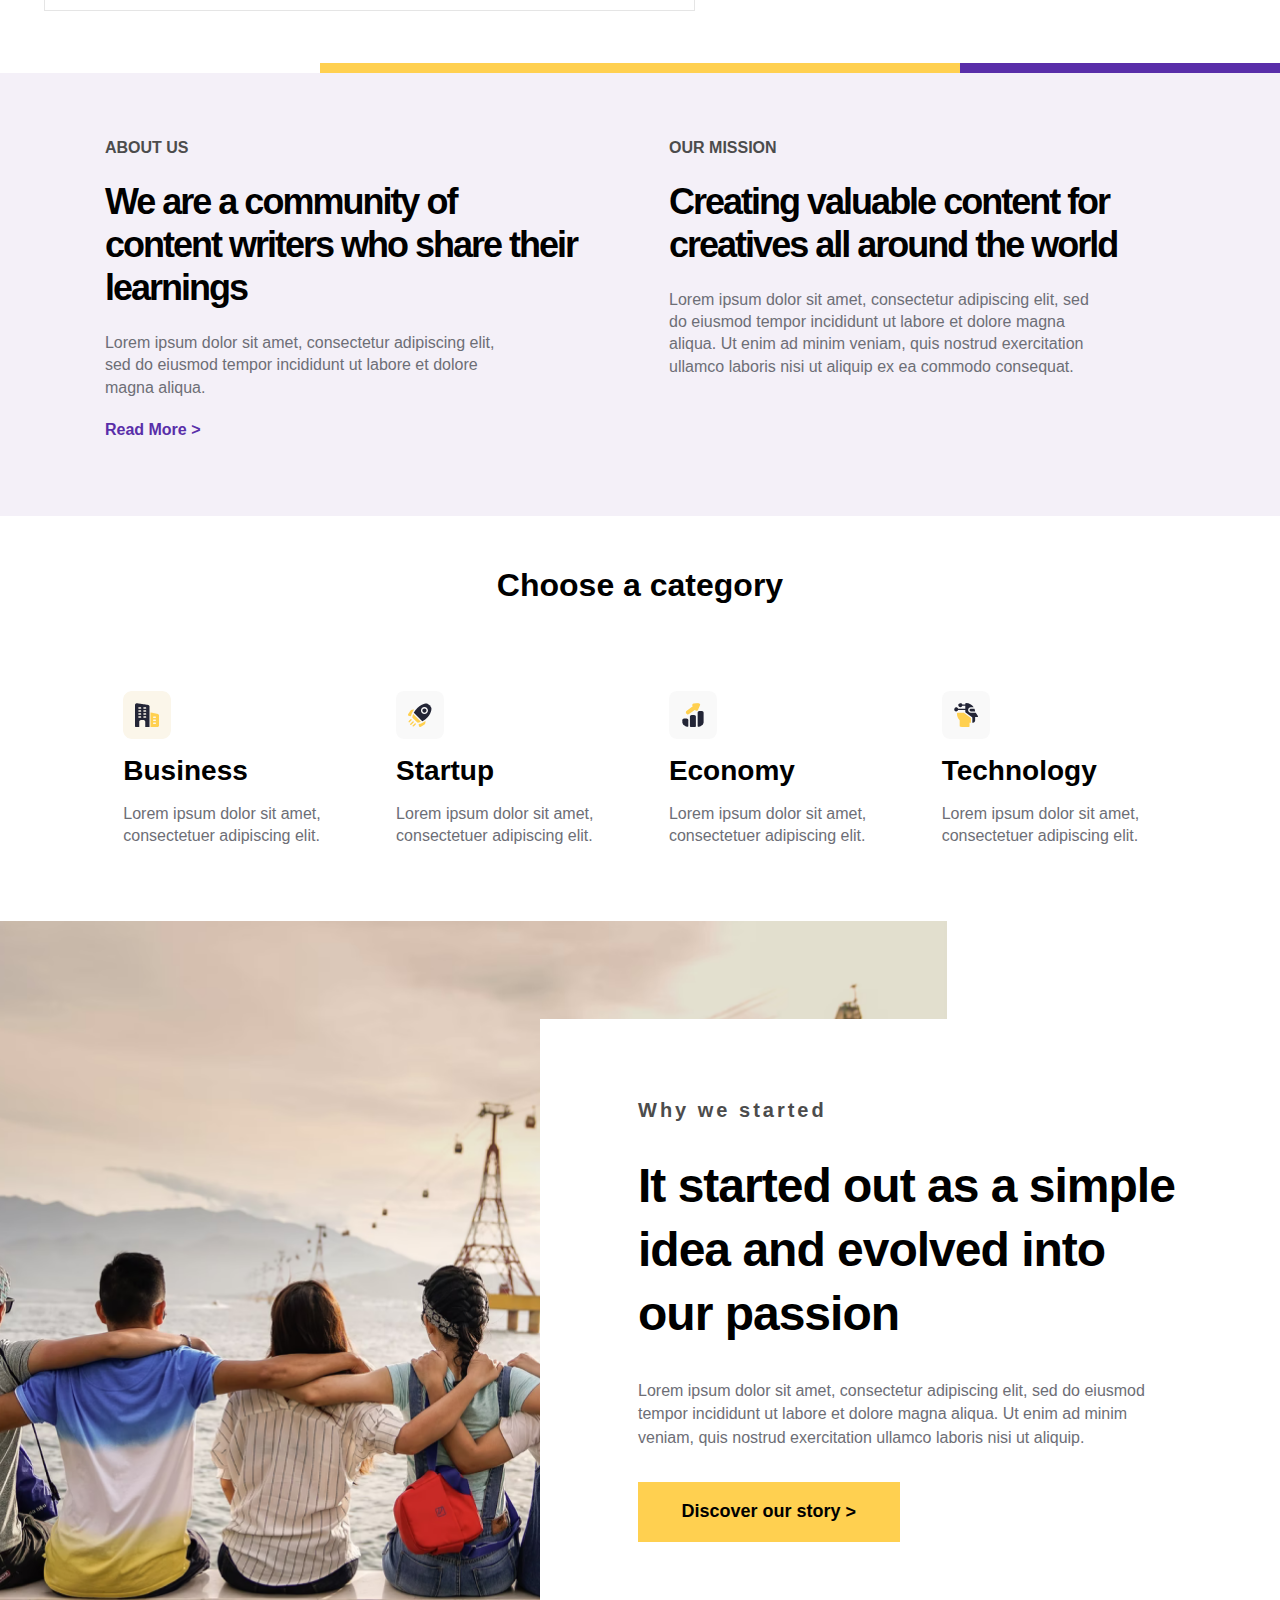
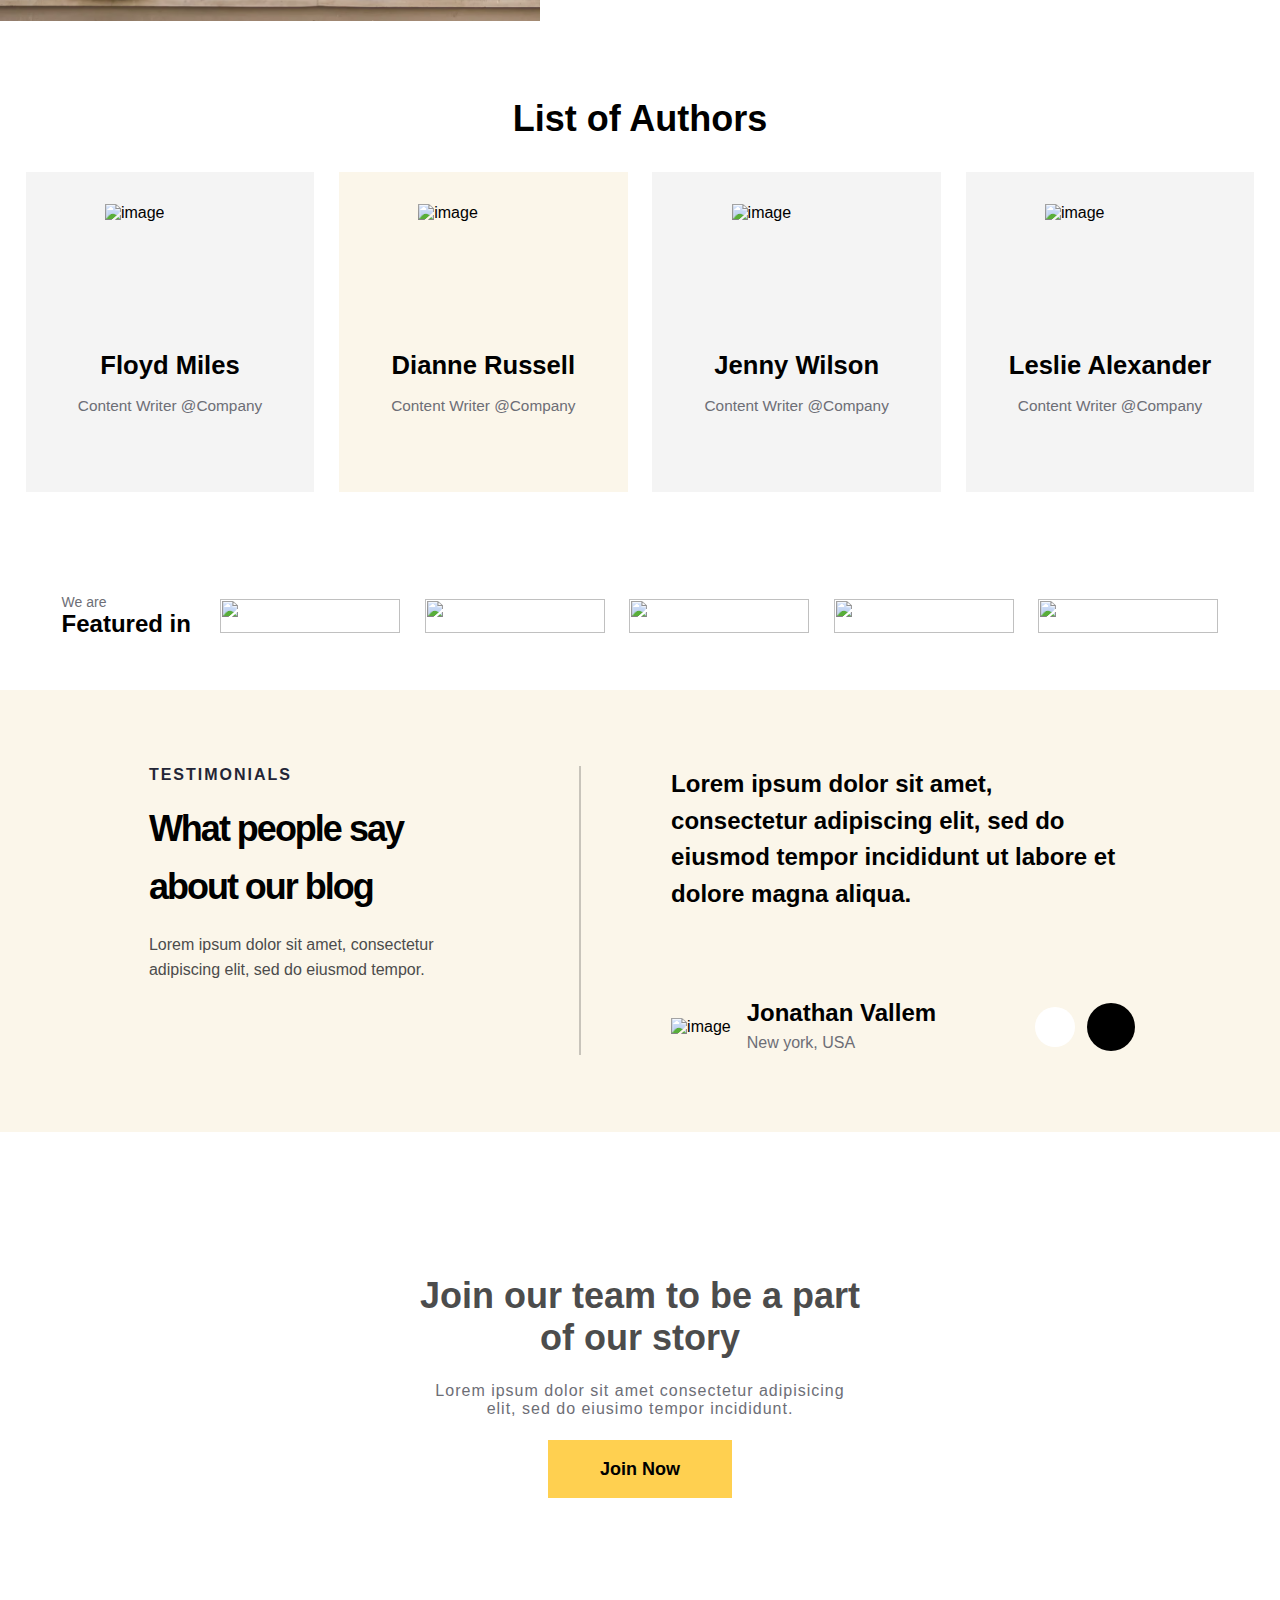
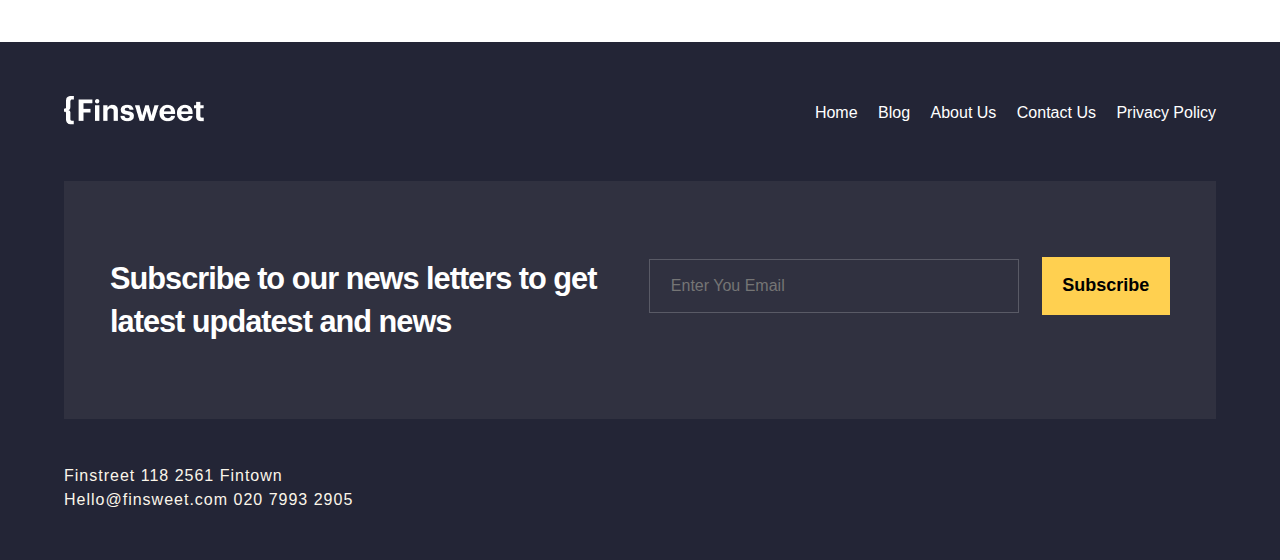
==== commit c8286fb3: "Hello" ====
--- a/index.html
+++ b/index.html
@@ -196,12 +196,13 @@
           <h4>Economy</h4>
           <p>Lorem ipsum dolor sit amet, consectetuer adipiscing elit.</p>
         </div>
-        <div class="category"">
-        <div class="category-img c-i-more">
-          <img src="./images/home/homeCategories/4.svg" alt="image" />
-        </div>
-        <h4>Technology</h4>
-        <p>Lorem ipsum dolor sit amet, consectetuer adipiscing elit.</p>
+        <div class="category">
+          <div class="category-img c-i-more">
+            <img src="./images/home/homeCategories/4.svg" alt="image" />
+          </div>
+          <h4>Technology</h4>
+          <p>Lorem ipsum dolor sit amet, consectetuer adipiscing elit.</p>
+        </div>
       </div>
     </div>
     <!-- categories section end -->
